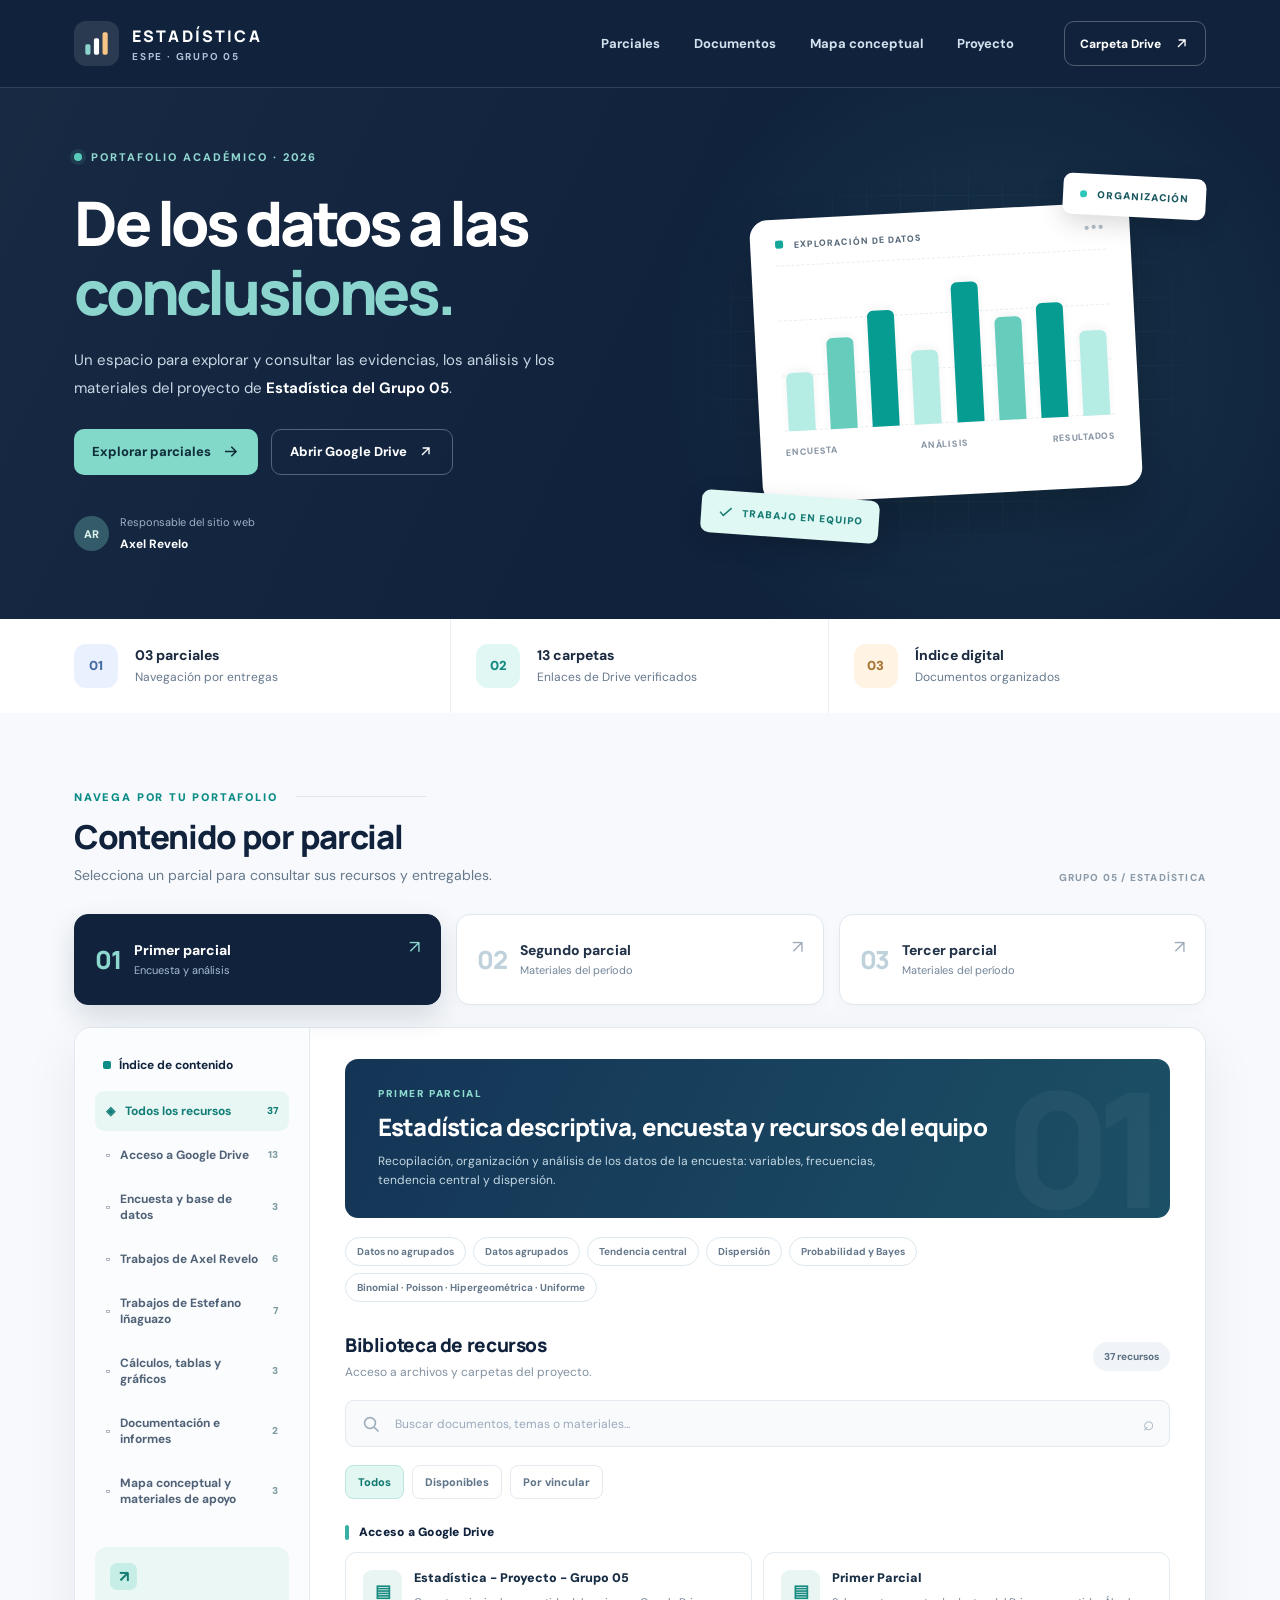
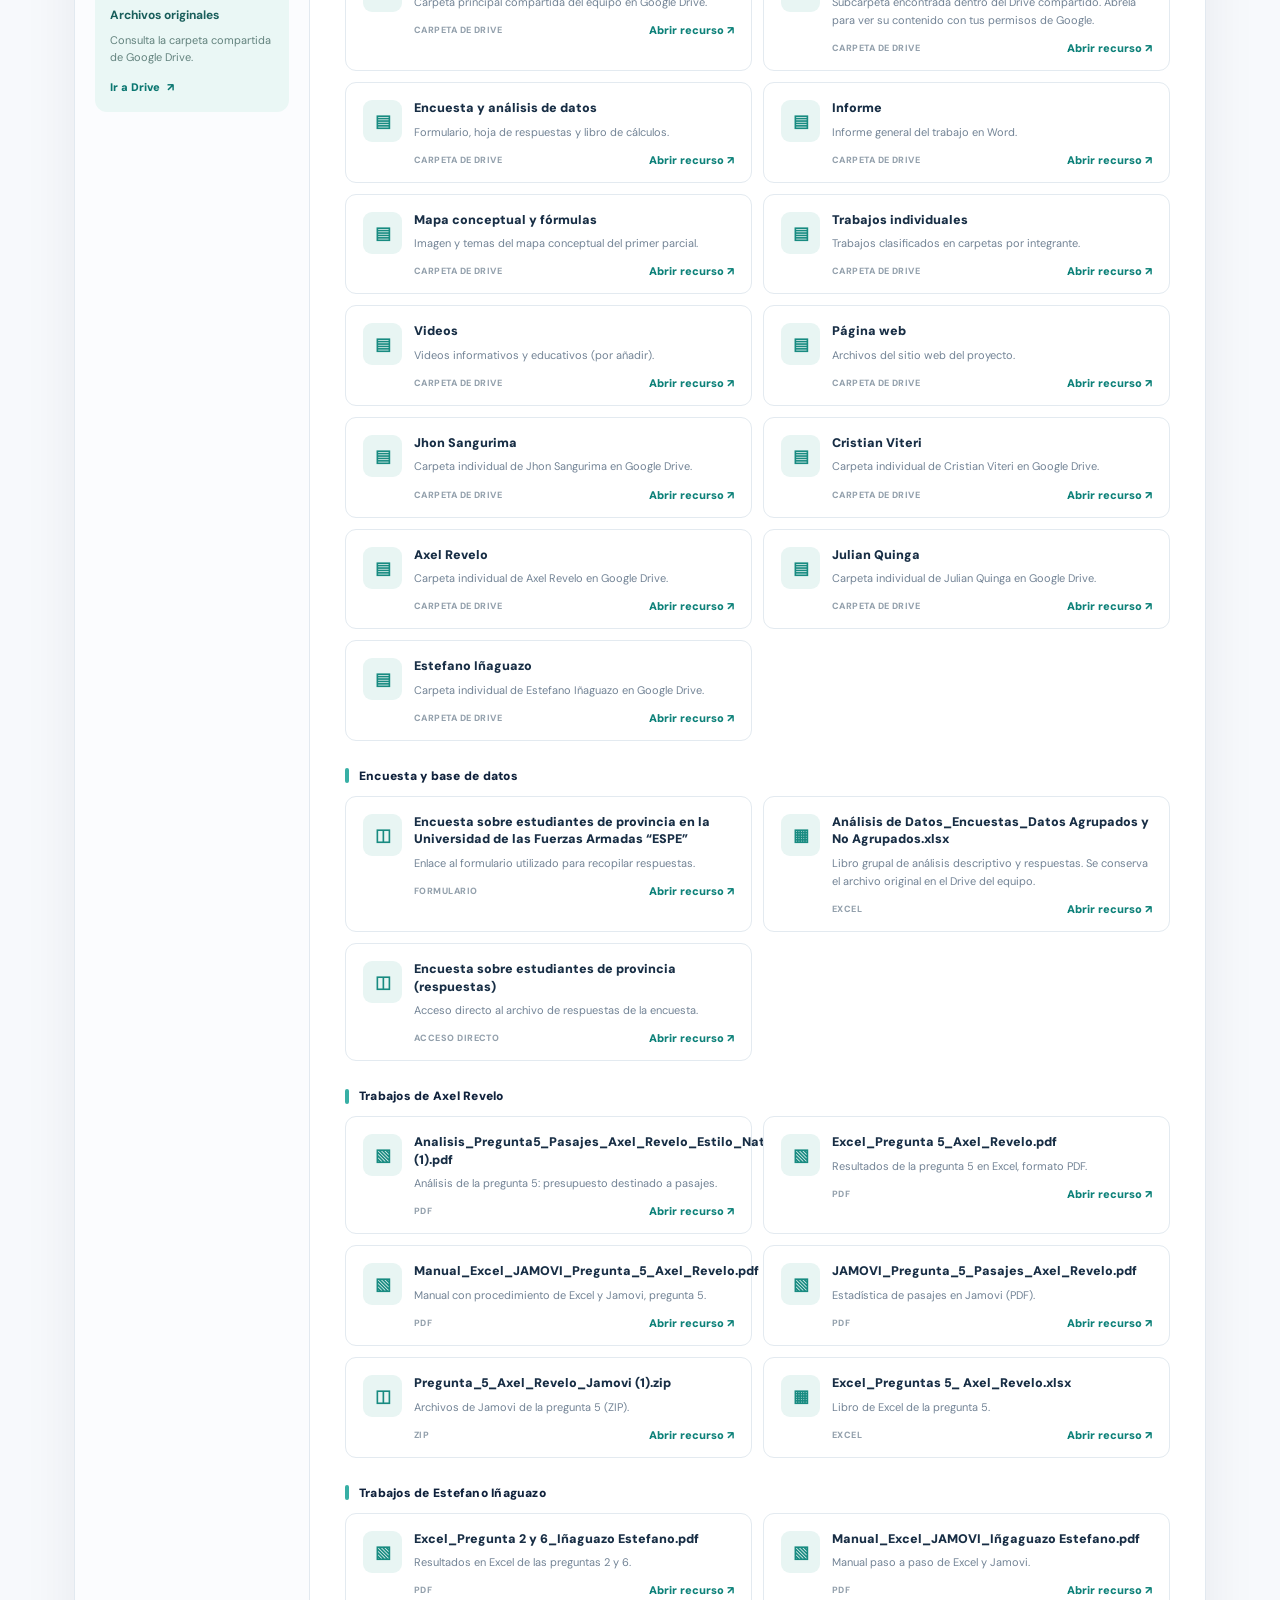
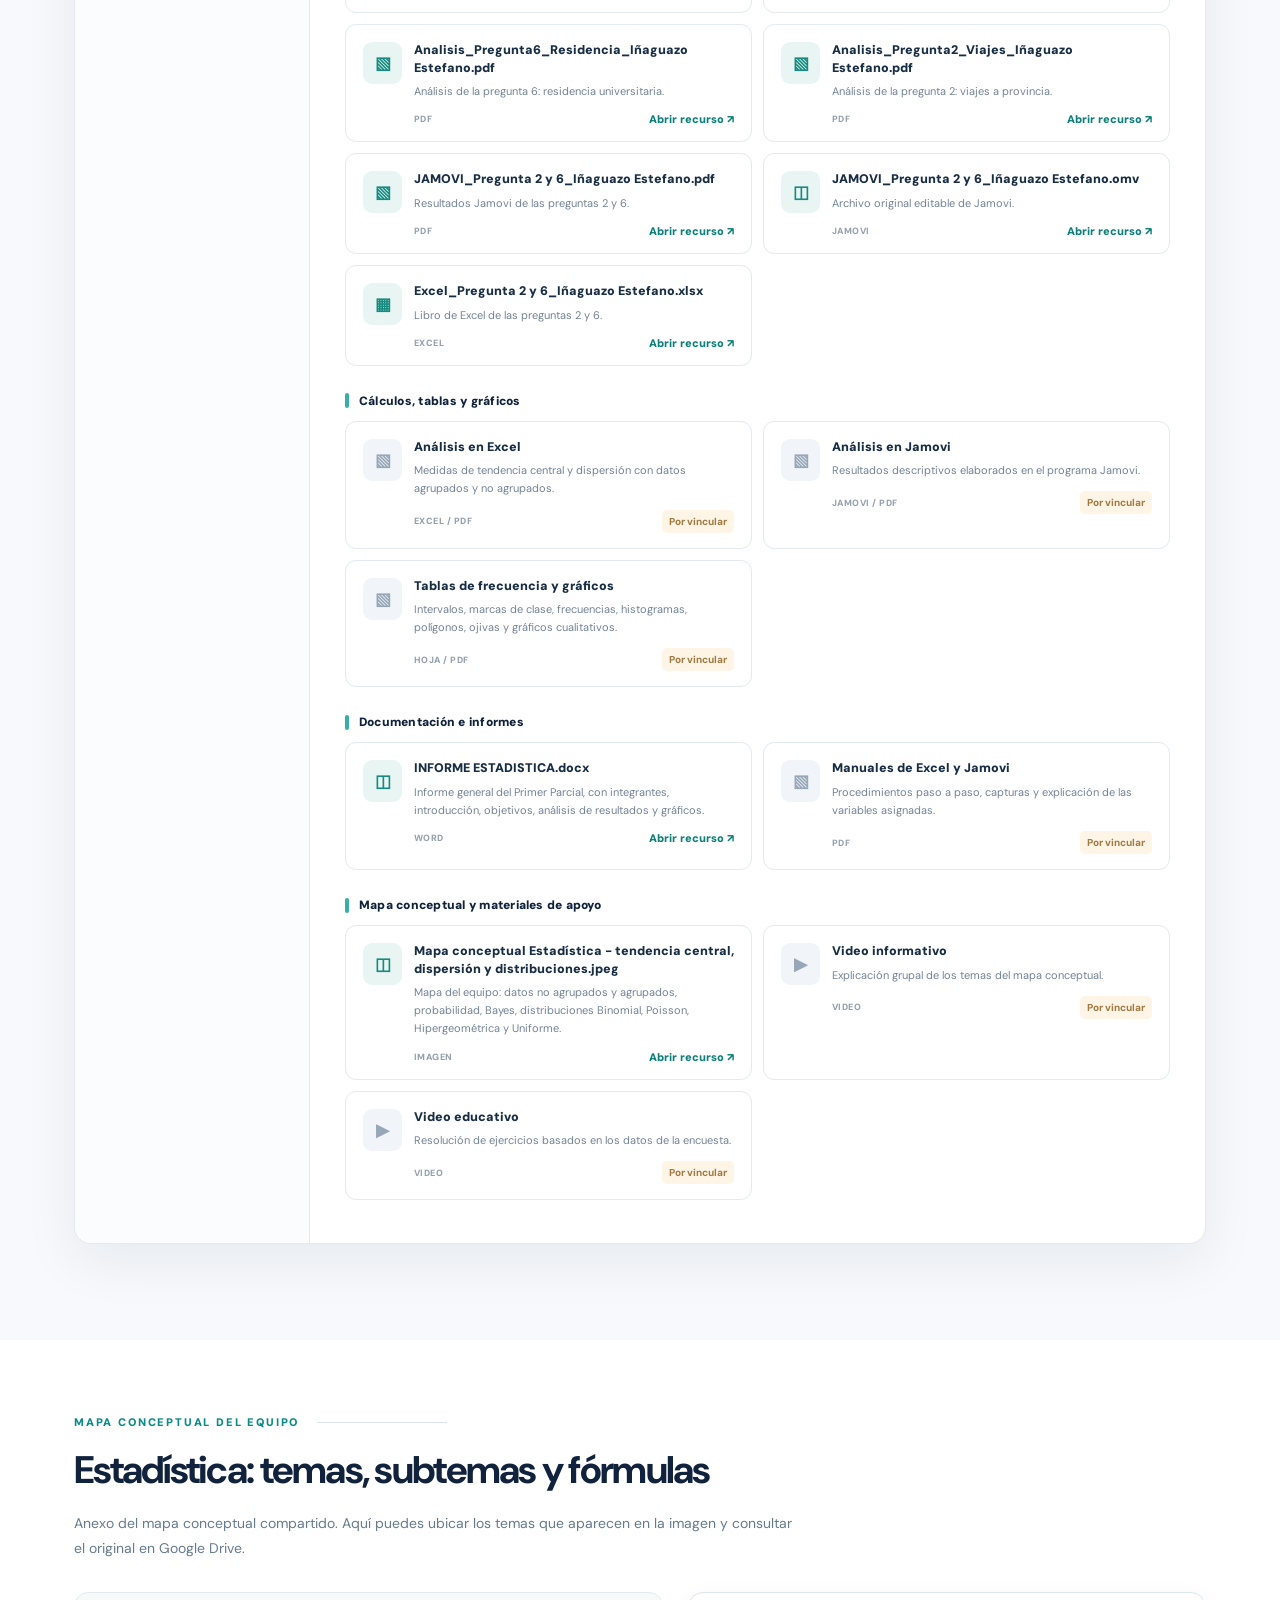
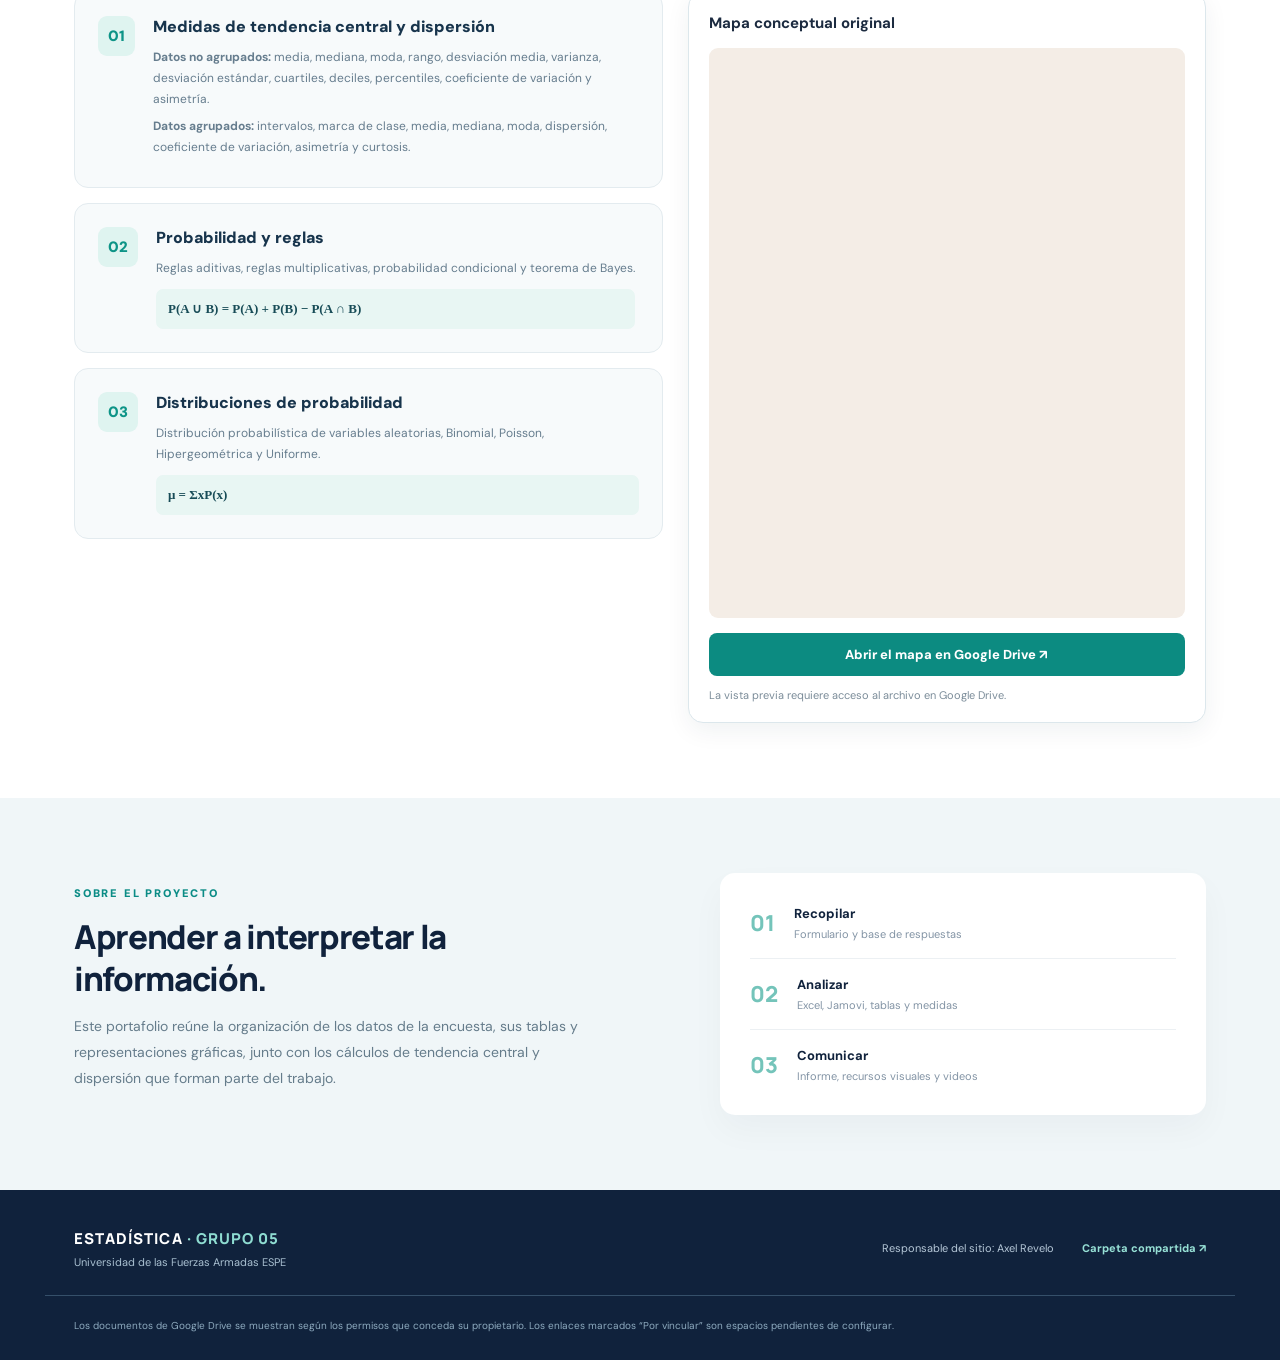
==== index.html @ f62b2a4d "Organizar Drive por integrantes, anexar mapa conceptual e informe" ====
<!doctype html>
<html lang="es">
<head>
  <meta charset="utf-8">
  <meta name="viewport" content="width=device-width, initial-scale=1">
  <meta name="description" content="Portafolio académico de Estadística del Grupo 05, con entregas de los tres parciales y enlaces a Google Drive.">
  <meta name="theme-color" content="#10223c">
  <title>Portafolio de Estadística · Grupo 05 | ESPE</title>
  <link rel="icon" href="data:image/svg+xml,<svg xmlns=%22http://www.w3.org/2000/svg%22 viewBox=%220 0 64 64%22><rect width=%2264%22 height=%2264%22 rx=%2216%22 fill=%22%2310223c%22/><rect x=%2212%22 y=%2234%22 width=%2210%22 height=%2218%22 rx=%223%22 fill=%22%238bd5ce%22/><rect x=%2227%22 y=%2223%22 width=%2210%22 height=%2229%22 rx=%223%22 fill=%22%23fff%22/><rect x=%2242%22 y=%2212%22 width=%2210%22 height=%2240%22 rx=%223%22 fill=%22%23f7c486%22/></svg>" type="image/svg+xml">
  <link rel="stylesheet" href="styles.css">


</head>
<body>
  <a class="skip-link" href="#contenido">Saltar al contenido</a>
  <header class="topbar">
    <div class="container topbar-inner">
      <a class="logo" href="#inicio" aria-label="Ir al inicio">
        <span class="logo-mark"><svg viewBox="0 0 36 36" fill="none" aria-hidden="true"><rect x="5" y="19" width="6" height="12" rx="2" fill="#8bd5ce"/><rect x="15" y="12" width="6" height="19" rx="2" fill="#fff"/><rect x="25" y="5" width="6" height="26" rx="2" fill="#f7c486"/></svg></span>
        <span><strong>ESTADÍSTICA</strong><small>ESPE · GRUPO 05</small></span>
      </a>
      <nav class="top-nav" aria-label="Navegación superior">
        <a href="#parciales">Parciales</a>
        <a href="#documentos">Documentos</a><a href="#mapa">Mapa conceptual</a>
        <a href="#proyecto">Proyecto</a>
      </nav>
      <a class="top-drive" id="topDrive" href="https://drive.google.com/drive/folders/1v25o8y0S-ThMb_HCe02XVSFLf07gldvm" target="_blank" rel="noopener noreferrer">Carpeta Drive <svg width="17" height="17" viewBox="0 0 24 24" fill="none" stroke="currentColor" stroke-width="1.9" aria-hidden="true"><path d="M7 17 17 7M8 7h9v9"/></svg></a>
    </div>
  </header>

  <main id="contenido">
    <section class="hero" id="inicio">
      <div class="container hero-grid">
        <div class="hero-copy">
          <div class="eyebrow"><span class="signal-dot"></span> PORTAFOLIO ACADÉMICO · 2026</div>
          <h1>De los datos a las <span>conclusiones.</span></h1>
          <p>Un espacio para explorar y consultar las evidencias, los análisis y los materiales del proyecto de <strong>Estadística del Grupo 05</strong>.</p>
          <div class="hero-actions">
            <a class="btn btn-primary" href="#parciales">Explorar parciales <svg width="19" height="19" viewBox="0 0 24 24" fill="none" stroke="currentColor" stroke-width="2" aria-hidden="true"><path d="M5 12h14m-6-6 6 6-6 6"/></svg></a>
            <a class="btn btn-ghost" id="heroDrive" href="https://drive.google.com/drive/folders/1v25o8y0S-ThMb_HCe02XVSFLf07gldvm" target="_blank" rel="noopener noreferrer">Abrir Google Drive <svg width="17" height="17" viewBox="0 0 24 24" fill="none" stroke="currentColor" stroke-width="1.9" aria-hidden="true"><path d="M7 17 17 7M8 7h9v9"/></svg></a>
          </div>
          <div class="hero-author"><span class="avatar">AR</span><span><small>Responsable del sitio web</small><strong>Axel Revelo</strong></span></div>
        </div>
        <div class="hero-art" aria-hidden="true">
          <div class="art-grid"></div>
          <div class="floating-badge badge-one"><span class="badge-dot"></span> ORGANIZACIÓN</div>
          <div class="chart-panel">
            <div class="chart-panel-head"><span><span class="tiny-square"></span> EXPLORACIÓN DE DATOS</span><span class="tiny-dots">•••</span></div>
            <div class="visual-bars">
              <div class="chart-lines"><i></i><i></i><i></i><i></i></div>
              <div class="bar b1"></div><div class="bar b2"></div><div class="bar b3"></div><div class="bar b4"></div><div class="bar b5"></div><div class="bar b6"></div><div class="bar b7"></div><div class="bar b8"></div>
            </div>
            <div class="visual-labels"><span>ENCUESTA</span><span>ANÁLISIS</span><span>RESULTADOS</span></div>
          </div>
          <div class="floating-badge badge-two"><svg viewBox="0 0 24 24" width="17" height="17" fill="none" stroke="currentColor" stroke-width="2"><path d="m4 12 5 5L20 6"/></svg> TRABAJO EN EQUIPO</div>
        </div>
      </div>
    </section>

    <section class="summary-wrap">
      <div class="container summary-grid">
        <div class="summary-item"><span class="summary-icon icon-blue">01</span><span><strong>03 parciales</strong><small>Navegación por entregas</small></span></div>
        <div class="summary-item"><span class="summary-icon icon-teal">02</span><span><strong id="folderCount">2 carpetas</strong><small>Enlaces de Drive verificados</small></span></div>
        <div class="summary-item"><span class="summary-icon icon-amber">03</span><span><strong>Índice digital</strong><small>Documentos organizados</small></span></div>
      </div>
    </section>

    <section id="parciales" class="workspace section-space">
      <div class="container">
        <div class="section-topline"><span class="section-kicker">NAVEGA POR TU PORTAFOLIO</span><span class="section-rule"></span></div>
        <div class="section-title-row"><div><h2>Contenido por parcial</h2><p>Selecciona un parcial para consultar sus recursos y entregables.</p></div><span class="section-mini">GRUPO 05 / ESTADÍSTICA</span></div>
        <div class="partial-tabs" role="tablist" aria-label="Seleccionar parcial" id="partialTabs">
          <button type="button" class="partial-tab active" role="tab" aria-selected="true" aria-controls="panelParcial" data-tab="1"><span class="tab-number">01</span><span class="tab-main"><strong>Primer parcial</strong><small>Encuesta y análisis</small></span><span class="tab-arrow">↗</span></button>
          <button type="button" class="partial-tab" role="tab" aria-selected="false" aria-controls="panelParcial" data-tab="2"><span class="tab-number">02</span><span class="tab-main"><strong>Segundo parcial</strong><small>Materiales del período</small></span><span class="tab-arrow">↗</span></button>
          <button type="button" class="partial-tab" role="tab" aria-selected="false" aria-controls="panelParcial" data-tab="3"><span class="tab-number">03</span><span class="tab-main"><strong>Tercer parcial</strong><small>Materiales del período</small></span><span class="tab-arrow">↗</span></button>
        </div>
        <div class="workspace-grid" id="panelParcial" role="tabpanel">
          <aside class="sidebar" aria-label="Índice de contenido">
            <div class="sidebar-heading"><span class="sidebar-bullet"></span><strong>Índice de contenido</strong></div>
            <div id="indexList" class="index-list"></div>
            <div class="aside-help"><span class="help-icon">↗</span><strong>Archivos originales</strong><p>Consulta la carpeta compartida de Google Drive.</p><a id="sidebarDrive" href="https://drive.google.com/drive/folders/1v25o8y0S-ThMb_HCe02XVSFLf07gldvm" target="_blank" rel="noopener noreferrer">Ir a Drive <span>↗</span></a></div>
          </aside>
          <div class="main-panel">
            <div class="partial-intro"><div class="partial-intro-copy"><div class="partial-label" id="partialLabel">PRIMER PARCIAL</div><h3 id="partialTitle">Encuesta y análisis descriptivo</h3><p id="partialDesc">Explora los recursos disponibles de este parcial.</p></div><span class="partial-decoration" aria-hidden="true">01</span></div>
            <div id="topics" class="topic-pills"></div>
            <div class="catalogue" id="documentos">
              <div class="catalogue-heading"><div><h3>Biblioteca de recursos</h3><p>Acceso a archivos y carpetas del proyecto.</p></div><div class="count-pill" id="resourceCount">0 recursos</div></div>
              <label class="search-box" for="search"><svg width="20" height="20" viewBox="0 0 24 24" fill="none" stroke="currentColor" stroke-width="1.9" aria-hidden="true"><circle cx="10.8" cy="10.8" r="6.5"/><path d="m16 16 5 5"/></svg><input type="search" id="search" placeholder="Buscar documentos, temas o materiales..." autocomplete="off"><span>⌕</span></label>
              <div class="filter-row" id="filters" aria-label="Filtros por tipo de material"></div>
              <div id="resourceGroups" class="resource-groups" aria-live="polite"></div>
            </div>
          </div>
        </div>
      </div>
    </section>

    <section class="concept-section" id="mapa">
    <div class="container">
      <div class="section-topline"><span class="section-kicker">MAPA CONCEPTUAL DEL EQUIPO</span><span class="section-rule"></span></div>
      <h2>Estadística: temas, subtemas y fórmulas</h2>
      <p class="concept-lead">Anexo del mapa conceptual compartido. Aquí puedes ubicar los temas que aparecen en la imagen y consultar el original en Google Drive.</p>
      <div class="concept-layout">
        <div class="concept-outline">
          <div class="concept-topic"><span>01</span><div><h3>Medidas de tendencia central y dispersión</h3><p><strong>Datos no agrupados:</strong> media, mediana, moda, rango, desviación media, varianza, desviación estándar, cuartiles, deciles, percentiles, coeficiente de variación y asimetría.</p><p><strong>Datos agrupados:</strong> intervalos, marca de clase, media, mediana, moda, dispersión, coeficiente de variación, asimetría y curtosis.</p></div></div>
          <div class="concept-topic"><span>02</span><div><h3>Probabilidad y reglas</h3><p>Reglas aditivas, reglas multiplicativas, probabilidad condicional y teorema de Bayes.</p><div class="formula-mini">P(A ∪ B) = P(A) + P(B) − P(A ∩ B)</div></div></div>
          <div class="concept-topic"><span>03</span><div><h3>Distribuciones de probabilidad</h3><p>Distribución probabilística de variables aleatorias, Binomial, Poisson, Hipergeométrica y Uniforme.</p><div class="formula-mini">μ = ΣxP(x)</div></div></div>
        </div>
        <div class="concept-visual">
          <h3>Mapa conceptual original</h3>
          <iframe title="Mapa conceptual de Estadística" loading="lazy" src="https://drive.google.com/file/d/1Yp1IClPCjHGv5DifVMx4udz35Zx-N8Rr/preview"></iframe>
          <a class="concept-open" href="https://drive.google.com/file/d/1Yp1IClPCjHGv5DifVMx4udz35Zx-N8Rr/view?usp=drivesdk" target="_blank" rel="noopener noreferrer">Abrir el mapa en Google Drive ↗</a>
          <small>La vista previa requiere acceso al archivo en Google Drive.</small>
        </div>
      </div>
    </div>
  </section>
  <section class="project-section" id="proyecto"><div class="container project-grid"><div><span class="section-kicker">SOBRE EL PROYECTO</span><h2>Aprender a interpretar la información.</h2><p>Este portafolio reúne la organización de los datos de la encuesta, sus tablas y representaciones gráficas, junto con los cálculos de tendencia central y dispersión que forman parte del trabajo.</p></div><div class="steps"><div class="step"><span>01</span><div><strong>Recopilar</strong><small>Formulario y base de respuestas</small></div></div><div class="step"><span>02</span><div><strong>Analizar</strong><small>Excel, Jamovi, tablas y medidas</small></div></div><div class="step"><span>03</span><div><strong>Comunicar</strong><small>Informe, recursos visuales y videos</small></div></div></div></div></section>
  </main>

  <footer class="footer"><div class="container footer-inner"><div><strong>ESTADÍSTICA <span>· GRUPO 05</span></strong><small>Universidad de las Fuerzas Armadas ESPE</small></div><div class="footer-right"><span>Responsable del sitio: Axel Revelo</span><a id="footerDrive" href="https://drive.google.com/drive/folders/1v25o8y0S-ThMb_HCe02XVSFLf07gldvm" target="_blank" rel="noopener noreferrer">Carpeta compartida ↗</a></div></div><div class="container fineprint">Los documentos de Google Drive se muestran según los permisos que conceda su propietario. Los enlaces marcados “Por vincular” son espacios pendientes de configurar.</div></footer>
<script src="recursos.js" defer></script>
<script src="app.js" defer></script>
</body>
</html>
---- styles.css ----
@import url('https://fonts.googleapis.com/css2?family=DM+Sans:wght@400;500;600;700;800&family=Manrope:wght@400;500;600;700;800&display=swap');
:root{--navy:#10223c;--navy2:#152b48;--teal:#0b8c86;--teal-light:#dff8f3;--light:#f6f8fc;--text:#1c2b40;--muted:#66788c;--border:#e2e9f0;--gold:#e7ac64;--shadow:0 17px 55px rgba(16,34,60,.07);color-scheme:light}
*{box-sizing:border-box}html{scroll-behavior:smooth}body{margin:0;font-family:'DM Sans',Arial,sans-serif;color:var(--text);background:#fff}a{color:inherit;text-decoration:none}button,input,select{font:inherit}button{cursor:pointer}svg{flex-shrink:0}.container{max-width:1190px;padding:0 29px;margin:auto}.skip-link{position:absolute;top:-50px;left:20px;z-index:99;background:#fff;color:var(--navy);padding:10px}.skip-link:focus{top:10px}a:focus-visible,button:focus-visible,input:focus-visible,select:focus-visible{outline:3px solid #37b8a8;outline-offset:3px}
.topbar{background:var(--navy);border-bottom:1px solid rgba(255,255,255,.14);position:relative;z-index:10}.topbar-inner{height:87px;display:flex;align-items:center;gap:50px}.logo{display:flex;align-items:center;gap:13px;color:#fff}.logo-mark{height:45px;width:45px;background:rgba(255,255,255,.11);border-radius:12px;display:grid;place-items:center}.logo-mark svg{width:31px}.logo strong{display:block;font-family:'Manrope',sans-serif;font-size:16px;letter-spacing:.135em;font-weight:800}.logo small{display:block;font-size:10px;letter-spacing:.18em;color:#adc4d6;margin-top:3px;font-weight:700}.top-nav{display:flex;gap:34px;margin-left:auto}.top-nav a{font-size:13px;color:#d4e1ee;font-weight:700;transition:color .2s}.top-nav a:hover{color:#fff}.top-drive{display:flex;align-items:center;gap:12px;border:1px solid rgba(255,255,255,.27);border-radius:10px;padding:13px 15px;font-size:12px;font-weight:800;color:#fff;white-space:nowrap}.top-drive:hover{background:rgba(255,255,255,.08)}
.hero{background:var(--navy);position:relative;overflow:hidden}.hero:before{content:"";position:absolute;inset:0;background:radial-gradient(circle at 78% 51%,rgba(54,139,145,.18),transparent 34%),linear-gradient(115deg,rgba(255,255,255,.035),transparent 52%)}.hero-grid{display:grid;grid-template-columns:1fr .9fr;min-height:492px;gap:35px;align-items:center;position:relative}.hero-copy{padding:62px 0 66px}.eyebrow{display:flex;align-items:center;gap:9px;color:#91d8d1;font-size:11px;font-weight:800;letter-spacing:.18em}.signal-dot{width:8px;height:8px;border-radius:50%;background:#59cbbb;box-shadow:0 0 0 4px rgba(89,203,187,.11)}h1,h2,h3,p{margin-top:0}.hero h1{font-family:Manrope,Arial,sans-serif;font-weight:800;letter-spacing:-.055em;font-size:clamp(42px,4.8vw,64px);line-height:1.12;color:#fff;margin:25px 0 19px;max-width:630px}.hero h1 span{color:#8bd5ce}.hero p{font-size:15px;line-height:1.9;color:#c8d8e4;max-width:520px;margin:0 0 26px}.hero p strong{color:#fff;font-weight:700}.hero-actions{display:flex;gap:13px;flex-wrap:wrap}.btn{min-height:46px;display:inline-flex;align-items:center;justify-content:center;gap:10px;border-radius:10px;padding:12px 18px;font-size:13px;font-weight:800;transition:transform .2s,background .2s}.btn:hover{transform:translateY(-2px)}.btn-primary{background:#82d9ca;color:#102f3a}.btn-primary:hover{background:#a9e7da}.btn-ghost{border:1px solid #54657b;color:#fff}.btn-ghost:hover{background:#253c56}.hero-author{display:flex;align-items:center;gap:11px;margin-top:40px}.avatar{width:35px;height:35px;display:grid;place-items:center;border-radius:50%;background:#345b69;color:#def5ef;font-size:11px;font-weight:800}.hero-author small{color:#9fb1c4;font-size:11px;display:block;margin-bottom:3px}.hero-author strong{font-size:12px;color:#fff}.hero-art{height:405px;position:relative;display:flex;align-items:center;justify-content:center}.art-grid{position:absolute;inset:10px;opacity:.13;background-image:linear-gradient(#aac9d8 1px,transparent 1px),linear-gradient(90deg,#aac9d8 1px,transparent 1px);background-size:34px 34px;mask-image:radial-gradient(ellipse,#000 20%,transparent 74%)}.chart-panel{position:relative;width:min(100%,380px);height:284px;border-radius:18px;background:#fff;transform:rotate(-3deg);box-shadow:0 27px 52px rgba(0,0,0,.23);padding:20px 25px 23px}.chart-panel-head{display:flex;justify-content:space-between;font-size:9px;font-weight:800;letter-spacing:.11em;color:#556777}.tiny-square{display:inline-block;width:8px;height:8px;background:#15a79c;border-radius:2px;margin-right:8px}.tiny-dots{font-size:15px;letter-spacing:1px;color:#b4bfc9;line-height:9px}.visual-bars{height:166px;display:flex;align-items:flex-end;justify-content:space-around;gap:13px;padding:17px 3px 0;position:relative;margin-top:14px}.chart-lines{position:absolute;inset:0;display:flex;flex-direction:column;justify-content:space-between;pointer-events:none}.chart-lines i{border-top:1px dashed #e7edf2}.bar{width:27px;max-width:12%;position:relative;border-radius:6px 6px 0 0;z-index:1;box-shadow:0 -3px 8px rgba(16,34,60,.05)}.b1{height:39%;background:#b5ece4}.b2{height:61%;background:#66cdbd}.b3{height:78%;background:#079c92}.b4{height:50%;background:#b5ece4}.b5{height:94%;background:#079c92}.b6{height:69%;background:#66cdbd}.b7{height:77%;background:#079c92}.b8{height:57%;background:#b5ece4}.visual-labels{display:flex;justify-content:space-between;font-size:9px;color:#8794a4;font-weight:800;letter-spacing:.08em;margin-top:15px}.floating-badge{z-index:2;position:absolute;font-size:10px;letter-spacing:.1em;font-weight:900;border-radius:9px;box-shadow:0 8px 24px rgba(0,0,0,.15)}.badge-one{top:25px;right:0;padding:14px 17px;background:#fff;color:#1b5960;transform:rotate(3deg)}.badge-dot{display:inline-block;background:#2ac6b7;width:7px;height:7px;border-radius:50%;margin-right:7px}.badge-two{bottom:18px;left:15px;padding:13px 16px;display:flex;align-items:center;gap:8px;background:#dff8f3;color:#167a74;transform:rotate(4deg)}
.summary-wrap{background:#fff;box-shadow:0 8px 35px rgba(16,34,60,.05)}.summary-grid{display:grid;grid-template-columns:repeat(3,1fr)}.summary-item{display:flex;align-items:center;gap:17px;padding:25px 25px;border-right:1px solid #e9eff5}.summary-item:first-child{padding-left:0}.summary-item:last-child{border-right:none}.summary-icon{width:44px;height:44px;border-radius:12px;display:grid;place-items:center;font-size:13px;font-weight:900;flex-shrink:0}.icon-blue{color:#476da3;background:#eaf1fe}.icon-teal{color:#148a82;background:#e0f7f3}.icon-amber{color:#a97533;background:#fff3e4}.summary-item strong{display:block;font-size:14px;font-weight:800}.summary-item small{display:block;font-size:12px;color:var(--muted);margin-top:5px}.section-space{padding-top:77px;padding-bottom:96px}.workspace{background:#f7f9fc}.section-topline{display:flex;align-items:center;gap:18px;margin-bottom:12px}.section-kicker{font-size:11px;font-weight:900;letter-spacing:.165em;color:var(--teal)}.section-rule{height:1px;background:#dce5ed;flex:1;max-width:130px}.section-title-row{display:flex;justify-content:space-between;align-items:end;gap:24px;margin-bottom:30px}.section-title-row h2,.project-section h2{font:800 33px/1.25 Manrope,Arial,sans-serif;letter-spacing:-.04em;margin-bottom:9px;color:var(--navy)}.section-title-row p{color:var(--muted);font-size:14px;margin:0}.section-mini{font-size:10px;color:#8b9aa9;letter-spacing:.12em;font-weight:800;white-space:nowrap}.partial-tabs{display:grid;grid-template-columns:repeat(3,1fr);gap:15px;margin-bottom:22px}.partial-tab{display:flex;align-items:center;text-align:left;gap:13px;min-height:91px;border:1px solid #e0e7ed;border-radius:14px;background:#fff;padding:20px;box-shadow:0 5px 15px rgba(16,34,60,.025);transition:all .18s}.partial-tab:hover{border-color:#78c9c2;transform:translateY(-2px)}.partial-tab.active{background:var(--navy);border-color:var(--navy);box-shadow:0 11px 28px rgba(16,34,60,.14)}.tab-number{font:800 25px Manrope,Arial,sans-serif;letter-spacing:-.05em;color:#bfd2dc}.partial-tab.active .tab-number{color:#8dd8ce}.tab-main{display:flex;flex-direction:column;gap:4px;min-width:0}.tab-main strong{font-size:14px;color:#213249;font-weight:800}.tab-main small{color:#73869a;font-size:11px}.partial-tab.active .tab-main strong{color:#fff}.partial-tab.active .tab-main small{color:#a5bed1}.tab-arrow{margin-left:auto;align-self:flex-start;color:#9eabb9;font-size:18px}.partial-tab.active .tab-arrow{color:#8dd8ce}.workspace-grid{display:grid;grid-template-columns:235px minmax(0,1fr);align-items:start;background:#fff;border-radius:17px;border:1px solid var(--border);box-shadow:var(--shadow);overflow:hidden;min-height:720px}.sidebar{padding:29px 20px 24px;border-right:1px solid var(--border);height:100%;background:#fbfcfe}.sidebar-heading{display:flex;align-items:center;gap:8px;padding:0 8px 18px;font-size:12px;color:var(--navy)}.sidebar-bullet{width:8px;height:8px;background:var(--teal);border-radius:2px}.index-list{display:flex;flex-direction:column;gap:4px}.index-link{display:flex;align-items:center;gap:10px;padding:12px 11px;border-radius:9px;font-size:12px;font-weight:700;color:#506277;transition:background .2s,color .2s;border:0;background:transparent;width:100%;text-align:left}.index-link:hover,.index-link.is-active{background:#e8f6f4;color:#117d77}.index-link .index-count{margin-left:auto;font-size:10px;font-weight:900;color:#7f9ca0}.index-link.is-active .index-count{color:#117d77}.aside-help{background:#eaf7f5;border-radius:12px;padding:16px 15px;margin-top:28px}.help-icon{width:27px;height:27px;display:grid;place-items:center;background:#c6eee7;color:#167c73;border-radius:7px;margin-bottom:13px;font-weight:800}.aside-help strong{font-size:12px;color:#195e5b}.aside-help p{font-size:11px;line-height:1.6;color:#62827d;margin:8px 0}.aside-help a{font-size:11px;color:#0b7771;font-weight:900}.aside-help a span{margin-left:4px}.main-panel{min-width:0;padding:31px 35px 43px}.partial-intro{position:relative;overflow:hidden;border-radius:13px;background:linear-gradient(115deg,#143456 0%,#1c5066 100%);padding:28px 33px 28px;min-height:145px;display:flex;align-items:center}.partial-intro-copy{position:relative;z-index:1}.partial-label{font-size:10px;letter-spacing:.16em;font-weight:900;color:#8ddbcf;margin-bottom:10px}.partial-intro h3{font:800 24px Manrope,Arial,sans-serif;color:#fff;letter-spacing:-.035em;margin:0 0 9px}.partial-intro p{font-size:12px;line-height:1.6;color:#c4d8e3;margin:0;max-width:530px}.partial-decoration{position:absolute;right:17px;top:-22px;font:800 160px Manrope,sans-serif;letter-spacing:-.1em;color:#ffffff0b;pointer-events:none}.topic-pills{display:flex;gap:7px;flex-wrap:wrap;margin:19px 0 30px}.topic-pill{font-size:10px;font-weight:700;border:1px solid #dce7ed;color:#64778b;border-radius:20px;padding:7px 11px;background:#fff}.catalogue{scroll-margin-top:20px}.catalogue-heading{display:flex;align-items:center;justify-content:space-between;gap:12px;margin:0 0 20px}.catalogue-heading h3{font:800 19px Manrope,Arial,sans-serif;color:var(--navy);margin-bottom:6px;letter-spacing:-.02em}.catalogue-heading p{font-size:12px;color:#8190a0;margin:0}.count-pill{white-space:nowrap;font-size:10px;font-weight:800;background:#f0f4f8;border-radius:99px;padding:8px 11px;color:#5c7083}.search-box{height:47px;width:100%;display:flex;gap:12px;align-items:center;background:#f8fafc;border:1px solid var(--border);border-radius:9px;color:#9eacbc;padding:0 15px}.search-box:focus-within{border-color:#70bfb5;background:#fff}.search-box input{background:transparent;outline:0;border:0;width:100%;min-width:0;color:var(--text);font-size:12px}.search-box input::placeholder{color:#9baabb}.search-box span{color:#a0aebc;font-size:19px}.filter-row{display:flex;gap:8px;flex-wrap:wrap;margin:18px 0 25px}.filter-btn{border:1px solid #e4eaf0;background:#fff;color:#61768a;padding:9px 12px;border-radius:8px;font-size:11px;font-weight:800}.filter-btn:hover{background:#f2f8f7}.filter-btn.selected{background:#e2f6f2;color:#127970;border-color:#bce6df}.resource-groups{display:flex;flex-direction:column;gap:27px}.resource-group h4{display:flex;align-items:center;gap:10px;font-size:12px;letter-spacing:.02em;font-weight:900;margin:0 0 12px;color:var(--navy)}.resource-group h4:before{content:"";width:4px;height:15px;border-radius:4px;background:#37afa5}.resource-list{display:grid;grid-template-columns:repeat(2,minmax(0,1fr));gap:11px}.resource-card{border:1px solid #e3eaf0;border-radius:11px;background:#fff;padding:17px 17px 15px;display:flex;gap:12px;min-width:0;transition:box-shadow .2s,border-color .2s}.resource-card.available:hover{border-color:#79cbc3;box-shadow:0 8px 23px rgba(16,34,60,.06)}.file-icon{width:39px;height:42px;display:grid;place-items:center;border-radius:9px;background:#e8f5f3;color:#188b81;font-weight:900;flex-shrink:0;font-size:17px}.resource-card.unlinked .file-icon{background:#f1f4f8;color:#97a7b8}.file-content{min-width:0;flex:1}.resource-card h5{font-size:12.5px;line-height:1.4;color:#182e45;font-weight:900;margin:0 0 5px}.resource-card p{font-size:11px;line-height:1.65;color:#728395;margin:0 0 12px}.file-bottom{display:flex;justify-content:space-between;gap:7px;align-items:center;flex-wrap:wrap}.file-type{font-size:9px;text-transform:uppercase;letter-spacing:.05em;font-weight:800;color:#93a0ac}.file-link{display:inline-flex;gap:4px;align-items:center;color:#0d8179;font-size:11px;font-weight:900}.file-link:hover{text-decoration:underline}.pending{font-size:10px;color:#a17b43;background:#fff5e6;border-radius:5px;padding:5px 7px;font-weight:800}.empty-state{border:1px dashed #cfdae3;border-radius:11px;text-align:center;padding:46px 24px;color:#8292a2;background:#fafcfe}.empty-state .empty-icon{font-size:32px;margin-bottom:12px}.empty-state strong{display:block;color:#374f66;font-size:14px;margin-bottom:7px}.empty-state p{font-size:12px;line-height:1.7;max-width:400px;margin:auto}.back-to-all{border:0;background:transparent;color:var(--teal);font-weight:800;font-size:12px;margin-top:17px}.project-section{background:#f0f6f8;padding:75px 0}.project-grid{display:grid;grid-template-columns:1fr .86fr;gap:80px;align-items:center}.project-section h2{margin:14px 0 15px;max-width:465px}.project-section p{font-size:14px;line-height:1.85;color:#657c8b;max-width:530px}.steps{background:#fff;border-radius:15px;padding:15px 30px;box-shadow:0 15px 34px rgba(16,34,60,.035)}.step{display:flex;align-items:center;gap:19px;padding:17px 0;border-bottom:1px solid #ecf0f3}.step:last-child{border-bottom:0}.step>span{font:800 22px Manrope,Arial,sans-serif;color:#74c4ba}.step strong{display:block;font-size:13px;color:var(--navy)}.step small{font-size:11px;color:#8394a5;display:block;margin-top:5px}.footer{background:var(--navy);padding:38px 0 26px;color:#fff}.footer-inner{display:flex;align-items:center;justify-content:space-between;gap:25px;padding-bottom:26px;border-bottom:1px solid #35506a}.footer-inner strong{font:800 15px Manrope,Arial,sans-serif;letter-spacing:.07em}.footer-inner strong span{color:#8edcd1}.footer-inner small{display:block;font-size:11px;color:#a9c0d1;margin-top:6px}.footer-right{display:flex;align-items:center;gap:28px;font-size:11px;color:#b6c8d8}.footer-right a{color:#96e0d5;font-weight:800}.fineprint{font-size:10px;color:#8eabbf;padding-top:22px;line-height:1.6}
@media(max-width:1080px){.topbar-inner{gap:26px}.top-nav{gap:22px}.hero-grid{grid-template-columns:1.1fr .9fr}.hero h1{font-size:52px}.chart-panel{width:330px}.workspace-grid{grid-template-columns:205px minmax(0,1fr)}.main-panel{padding:28px 23px}.resource-list{grid-template-columns:1fr}.partial-tab{padding:16px;gap:10px}}
@media(max-width:780px){.topbar-inner{height:72px}.top-nav{display:none}.top-drive{margin-left:auto}.hero-grid{grid-template-columns:1fr;gap:0}.hero-copy{padding:51px 0 35px}.hero-art{height:245px}.hero h1{font-size:clamp(38px,7vw,58px)}.chart-panel{height:190px;width:300px;padding:16px 21px}.visual-bars{height:99px;padding-top:10px}.floating-badge{font-size:8px}.badge-one{top:4px;right:13%}.badge-two{bottom:2px;left:13%}.summary-item{padding:20px 10px;gap:10px}.summary-item strong{font-size:12px}.summary-item small{font-size:10px}.summary-icon{height:35px;width:35px}.section-space{padding-top:60px;padding-bottom:60px}.partial-tabs{gap:9px}.partial-tab{min-height:82px;padding:13px}.tab-number{font-size:20px}.tab-main strong{font-size:12px}.tab-main small{font-size:10px}.tab-arrow{display:none}.workspace-grid{grid-template-columns:1fr}.sidebar{border-right:0;border-bottom:1px solid var(--border);padding:18px 18px}.sidebar-heading{padding-bottom:10px}.index-list{flex-direction:row;overflow-x:auto;padding-bottom:3px}.index-link{white-space:nowrap;width:auto}.index-count{margin-left:4px!important}.aside-help{display:none}.main-panel{padding:25px}.resource-list{grid-template-columns:repeat(2,minmax(0,1fr))}.project-grid{gap:30px;grid-template-columns:1fr}.project-section{padding:65px 0}.steps{max-width:550px}.footer-inner{align-items:flex-start}.footer-right{flex-direction:column;gap:10px;align-items:flex-start}}
@media(max-width:560px){.container{padding:0 19px}.logo strong{font-size:13px}.logo small{font-size:9px}.logo-mark{height:38px;width:38px}.top-drive{padding:10px 9px;font-size:10px;gap:5px}.top-drive svg{width:12px}.hero h1{font-size:40px}.hero p{font-size:13px}.hero-actions{gap:9px}.btn{font-size:11px;padding:12px}.hero-copy{padding:46px 0 20px}.hero-art{height:216px}.hero-author{margin-top:25px}.summary-grid{grid-template-columns:1fr}.summary-item{padding:15px 0;border-right:0;border-bottom:1px solid #e9eff5}.summary-item:last-child{border:0}.summary-item strong{font-size:13px}.summary-item small{font-size:11px}.section-title-row{align-items:start}.section-title-row h2{font-size:27px}.section-title-row p{font-size:12px}.section-mini{display:none}.partial-tabs{display:grid;grid-template-columns:1fr;gap:7px}.partial-tab{min-height:65px;padding:11px 16px}.tab-arrow{display:block}.workspace-grid{border-radius:12px}.main-panel{padding:21px 15px 30px}.partial-intro{padding:23px}.partial-intro h3{font-size:20px}.catalogue-heading h3{font-size:17px}.search-box input{font-size:11px}.filter-row{gap:5px}.filter-btn{font-size:10px;padding:8px 9px}.resource-list{grid-template-columns:1fr}.resource-card{padding:15px}.project-section h2{font-size:27px}.footer-inner{display:block}.footer-right{margin-top:23px}}
@media(prefers-reduced-motion:reduce){*,*::before,*::after{scroll-behavior:auto!important;transition:none!important;animation:none!important}}

/* Anexo del mapa conceptual */
.concept-section{padding:75px 0;background:#fff}
.concept-section h2{font-size:clamp(27px,3vw,40px);color:#10223c;letter-spacing:-.045em;margin:16px 0}
.concept-lead{font-size:14px;line-height:1.8;color:#657b8e;max-width:730px;margin:0 0 30px}
.concept-layout{display:grid;grid-template-columns:1fr .88fr;gap:25px;align-items:start}
.concept-outline{display:grid;gap:15px}
.concept-topic{display:flex;gap:18px;background:#f7fafb;border:1px solid #e3ebef;padding:23px;border-radius:14px}
.concept-topic>span{flex-shrink:0;font-size:15px;font-weight:900;color:#0e9487;background:#dff4f0;border-radius:9px;padding:10px;height:max-content}
.concept-topic h3{font-size:16px;font-weight:850;color:#17344c;margin:0 0 10px}
.concept-topic p{font-size:12px;line-height:1.75;color:#667d8e;margin:6px 0}
.formula-mini{font:600 13px Georgia,serif;color:#184c57;padding:12px;background:#e8f6f3;border-radius:7px;margin-top:10px}
.concept-visual{background:#fff;border:1px solid #dce7ec;box-shadow:0 8px 25px #122e4310;border-radius:15px;padding:20px}
.concept-visual h3{font-size:15px;margin:0 0 15px}
.concept-visual iframe{display:block;width:100%;height:570px;border:0;background:#f4ede6;border-radius:9px}
.concept-open{display:block;text-align:center;font-size:13px;font-weight:800;background:#0c8b81;color:#fff;border-radius:8px;padding:13px;margin-top:15px}
.concept-visual small{display:block;color:#7b8c99;font-size:11px;margin-top:12px}
@media(max-width:820px){.concept-layout{grid-template-columns:1fr}.concept-visual iframe{height:530px}}
@media(max-width:560px){.concept-section{padding:50px 0}.concept-topic{padding:15px;gap:10px}.concept-visual iframe{height:410px}}
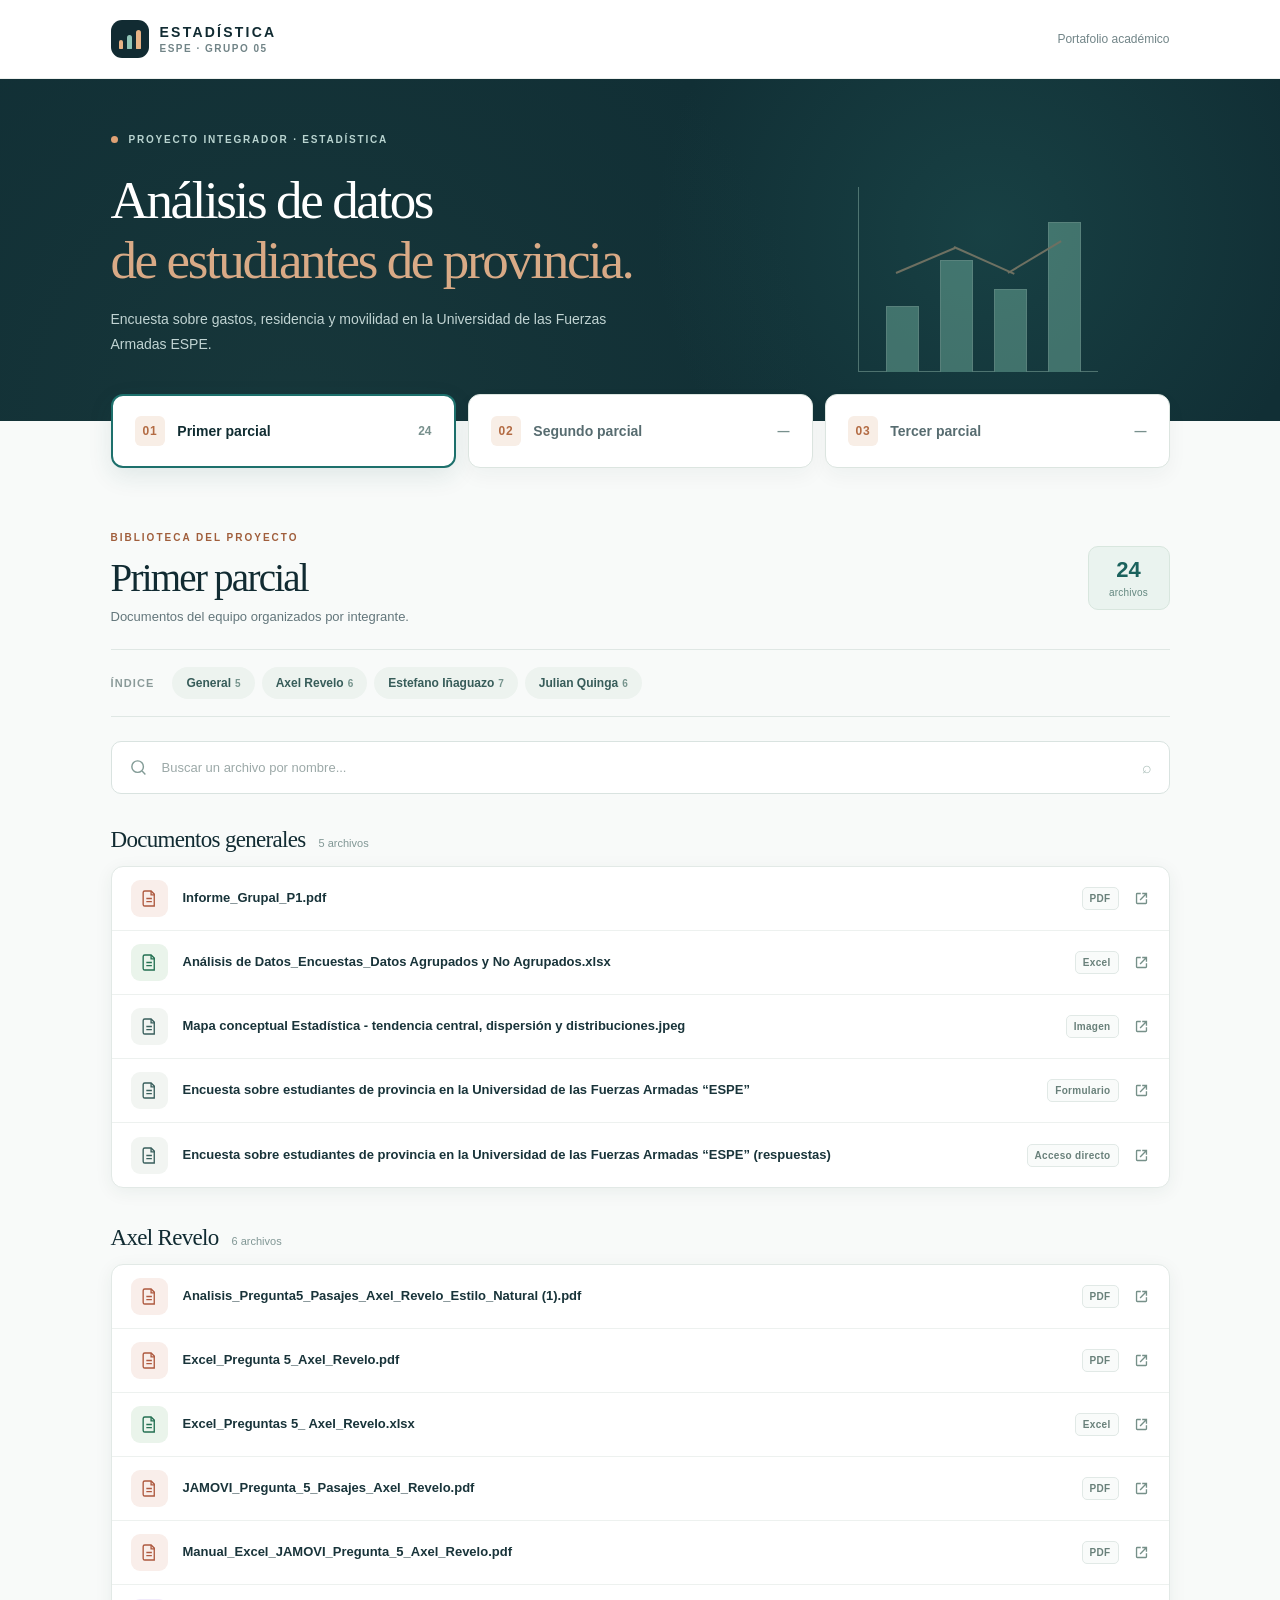
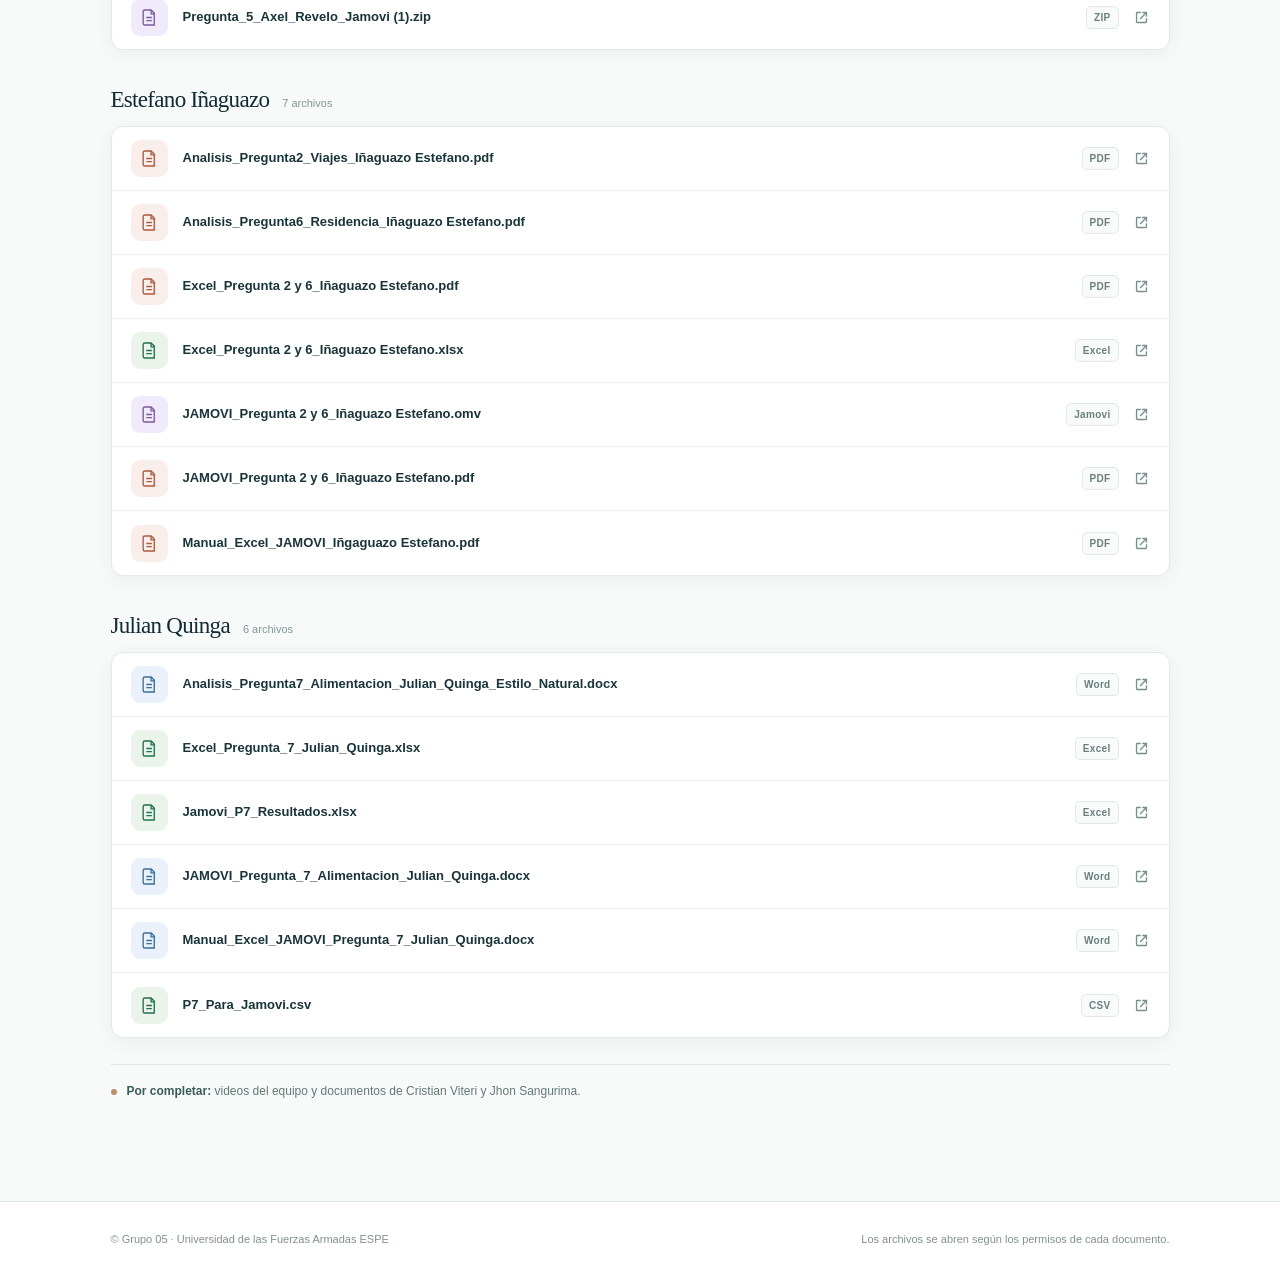
==== commit f65e87f2: "Simplificar portafolio y actualizar lista exacta de documentos" ====
--- a/index.html
+++ b/index.html
@@ -2,123 +2,64 @@
 <html lang="es">
 <head>
   <meta charset="utf-8">
-  <meta name="viewport" content="width=device-width, initial-scale=1">
-  <meta name="description" content="Portafolio académico de Estadística del Grupo 05, con entregas de los tres parciales y enlaces a Google Drive.">
-  <meta name="theme-color" content="#10223c">
-  <title>Portafolio de Estadística · Grupo 05 | ESPE</title>
-  <link rel="icon" href="data:image/svg+xml,<svg xmlns=%22http://www.w3.org/2000/svg%22 viewBox=%220 0 64 64%22><rect width=%2264%22 height=%2264%22 rx=%2216%22 fill=%22%2310223c%22/><rect x=%2212%22 y=%2234%22 width=%2210%22 height=%2218%22 rx=%223%22 fill=%22%238bd5ce%22/><rect x=%2227%22 y=%2223%22 width=%2210%22 height=%2229%22 rx=%223%22 fill=%22%23fff%22/><rect x=%2242%22 y=%2212%22 width=%2210%22 height=%2240%22 rx=%223%22 fill=%22%23f7c486%22/></svg>" type="image/svg+xml">
+  <meta name="viewport" content="width=device-width,initial-scale=1">
+  <meta name="theme-color" content="#102b31">
+  <meta name="description" content="Portafolio de Estadística del Grupo 05 de la Universidad de las Fuerzas Armadas ESPE. Documentos de los tres parciales.">
+  <title>Estadística · Grupo 05 | ESPE</title>
   <link rel="stylesheet" href="styles.css">
-
-
+  <script src="recursos.js" defer></script>
+  <script src="app.js" defer></script>
 </head>
 <body>
-  <a class="skip-link" href="#contenido">Saltar al contenido</a>
-  <header class="topbar">
-    <div class="container topbar-inner">
-      <a class="logo" href="#inicio" aria-label="Ir al inicio">
-        <span class="logo-mark"><svg viewBox="0 0 36 36" fill="none" aria-hidden="true"><rect x="5" y="19" width="6" height="12" rx="2" fill="#8bd5ce"/><rect x="15" y="12" width="6" height="19" rx="2" fill="#fff"/><rect x="25" y="5" width="6" height="26" rx="2" fill="#f7c486"/></svg></span>
-        <span><strong>ESTADÍSTICA</strong><small>ESPE · GRUPO 05</small></span>
-      </a>
-      <nav class="top-nav" aria-label="Navegación superior">
-        <a href="#parciales">Parciales</a>
-        <a href="#documentos">Documentos</a><a href="#mapa">Mapa conceptual</a>
-        <a href="#proyecto">Proyecto</a>
-      </nav>
-      <a class="top-drive" id="topDrive" href="https://drive.google.com/drive/folders/1v25o8y0S-ThMb_HCe02XVSFLf07gldvm" target="_blank" rel="noopener noreferrer">Carpeta Drive <svg width="17" height="17" viewBox="0 0 24 24" fill="none" stroke="currentColor" stroke-width="1.9" aria-hidden="true"><path d="M7 17 17 7M8 7h9v9"/></svg></a>
+<a class="skip" href="#contenido">Saltar al contenido</a>
+<header class="sitebar">
+  <div class="wrap sitebar-row">
+    <a class="brand" href="#inicio" aria-label="Ir al inicio">
+      <span class="brand-symbol" aria-hidden="true"><span></span><span></span><span></span></span>
+      <span><strong>ESTADÍSTICA</strong><small>ESPE · GRUPO 05</small></span>
+    </a>
+    <span class="sitebar-caption">Portafolio académico</span>
+  </div>
+</header>
+<main id="contenido">
+<section class="hero" id="inicio" aria-labelledby="hero-title">
+  <div class="wrap hero-content">
+    <div class="hero-copy">
+      <div class="eyebrow"><span class="tiny-dot"></span> PROYECTO INTEGRADOR · ESTADÍSTICA</div>
+      <h1 id="hero-title">Análisis de datos<br><em>de estudiantes de provincia.</em></h1>
+      <p>Encuesta sobre gastos, residencia y movilidad en la Universidad de las Fuerzas Armadas ESPE.</p>
     </div>
-  </header>
-
-  <main id="contenido">
-    <section class="hero" id="inicio">
-      <div class="container hero-grid">
-        <div class="hero-copy">
-          <div class="eyebrow"><span class="signal-dot"></span> PORTAFOLIO ACADÉMICO · 2026</div>
-          <h1>De los datos a las <span>conclusiones.</span></h1>
-          <p>Un espacio para explorar y consultar las evidencias, los análisis y los materiales del proyecto de <strong>Estadística del Grupo 05</strong>.</p>
-          <div class="hero-actions">
-            <a class="btn btn-primary" href="#parciales">Explorar parciales <svg width="19" height="19" viewBox="0 0 24 24" fill="none" stroke="currentColor" stroke-width="2" aria-hidden="true"><path d="M5 12h14m-6-6 6 6-6 6"/></svg></a>
-            <a class="btn btn-ghost" id="heroDrive" href="https://drive.google.com/drive/folders/1v25o8y0S-ThMb_HCe02XVSFLf07gldvm" target="_blank" rel="noopener noreferrer">Abrir Google Drive <svg width="17" height="17" viewBox="0 0 24 24" fill="none" stroke="currentColor" stroke-width="1.9" aria-hidden="true"><path d="M7 17 17 7M8 7h9v9"/></svg></a>
-          </div>
-          <div class="hero-author"><span class="avatar">AR</span><span><small>Responsable del sitio web</small><strong>Axel Revelo</strong></span></div>
-        </div>
-        <div class="hero-art" aria-hidden="true">
-          <div class="art-grid"></div>
-          <div class="floating-badge badge-one"><span class="badge-dot"></span> ORGANIZACIÓN</div>
-          <div class="chart-panel">
-            <div class="chart-panel-head"><span><span class="tiny-square"></span> EXPLORACIÓN DE DATOS</span><span class="tiny-dots">•••</span></div>
-            <div class="visual-bars">
-              <div class="chart-lines"><i></i><i></i><i></i><i></i></div>
-              <div class="bar b1"></div><div class="bar b2"></div><div class="bar b3"></div><div class="bar b4"></div><div class="bar b5"></div><div class="bar b6"></div><div class="bar b7"></div><div class="bar b8"></div>
-            </div>
-            <div class="visual-labels"><span>ENCUESTA</span><span>ANÁLISIS</span><span>RESULTADOS</span></div>
-          </div>
-          <div class="floating-badge badge-two"><svg viewBox="0 0 24 24" width="17" height="17" fill="none" stroke="currentColor" stroke-width="2"><path d="m4 12 5 5L20 6"/></svg> TRABAJO EN EQUIPO</div>
-        </div>
+    <div class="hero-deco" aria-hidden="true">
+      <div class="axis axis-x"></div><div class="axis axis-y"></div>
+      <span class="bar one"></span><span class="bar two"></span><span class="bar three"></span><span class="bar four"></span>
+      <span class="line-one"></span><span class="line-two"></span><span class="line-three"></span>
+    </div>
+  </div>
+</section>
+<section class="collection" aria-labelledby="partial-label">
+  <div class="wrap">
+    <h2 class="sr-only" id="partial-label">Seleccionar parcial</h2>
+    <div class="tabs" role="tablist" aria-label="Parciales">
+      <button class="tab active" type="button" role="tab" data-parcial="1" aria-selected="true"><span class="tab-num">01</span><span>Primer parcial</span><span class="tab-count" data-count="1"></span></button>
+      <button class="tab" type="button" role="tab" data-parcial="2" aria-selected="false"><span class="tab-num">02</span><span>Segundo parcial</span><span class="tab-count" data-count="2"></span></button>
+      <button class="tab" type="button" role="tab" data-parcial="3" aria-selected="false"><span class="tab-num">03</span><span>Tercer parcial</span><span class="tab-count" data-count="3"></span></button>
+    </div>
+    <div class="contents" id="documentos">
+      <div class="section-head">
+        <div><div class="section-overline">BIBLIOTECA DEL PROYECTO</div><h2 id="section-title">Primer parcial</h2><p id="section-subtitle" class="subtitle">Documentos del equipo organizados por integrante.</p></div>
+        <div class="file-total"><strong id="file-counter">0</strong><span>archivos</span></div>
       </div>
-    </section>
-
-    <section class="summary-wrap">
-      <div class="container summary-grid">
-        <div class="summary-item"><span class="summary-icon icon-blue">01</span><span><strong>03 parciales</strong><small>Navegación por entregas</small></span></div>
-        <div class="summary-item"><span class="summary-icon icon-teal">02</span><span><strong id="folderCount">2 carpetas</strong><small>Enlaces de Drive verificados</small></span></div>
-        <div class="summary-item"><span class="summary-icon icon-amber">03</span><span><strong>Índice digital</strong><small>Documentos organizados</small></span></div>
+      <div class="tools" id="tools">
+        <div class="index-line"><span class="index-title">Índice</span><nav class="index" id="index" aria-label="Índice de documentos"></nav></div>
+        <label class="search-wrap" for="search"><svg width="19" height="19" viewBox="0 0 24 24" fill="none" stroke="currentColor" stroke-width="1.8" aria-hidden="true"><circle cx="10.9" cy="10.9" r="7.3"/><path d="m16.5 16.5 4.2 4.2"/></svg><input type="search" id="search" placeholder="Buscar un archivo por nombre..." autocomplete="off"><span class="search-key" aria-hidden="true">⌕</span></label>
       </div>
-    </section>
-
-    <section id="parciales" class="workspace section-space">
-      <div class="container">
-        <div class="section-topline"><span class="section-kicker">NAVEGA POR TU PORTAFOLIO</span><span class="section-rule"></span></div>
-        <div class="section-title-row"><div><h2>Contenido por parcial</h2><p>Selecciona un parcial para consultar sus recursos y entregables.</p></div><span class="section-mini">GRUPO 05 / ESTADÍSTICA</span></div>
-        <div class="partial-tabs" role="tablist" aria-label="Seleccionar parcial" id="partialTabs">
-          <button type="button" class="partial-tab active" role="tab" aria-selected="true" aria-controls="panelParcial" data-tab="1"><span class="tab-number">01</span><span class="tab-main"><strong>Primer parcial</strong><small>Encuesta y análisis</small></span><span class="tab-arrow">↗</span></button>
-          <button type="button" class="partial-tab" role="tab" aria-selected="false" aria-controls="panelParcial" data-tab="2"><span class="tab-number">02</span><span class="tab-main"><strong>Segundo parcial</strong><small>Materiales del período</small></span><span class="tab-arrow">↗</span></button>
-          <button type="button" class="partial-tab" role="tab" aria-selected="false" aria-controls="panelParcial" data-tab="3"><span class="tab-number">03</span><span class="tab-main"><strong>Tercer parcial</strong><small>Materiales del período</small></span><span class="tab-arrow">↗</span></button>
-        </div>
-        <div class="workspace-grid" id="panelParcial" role="tabpanel">
-          <aside class="sidebar" aria-label="Índice de contenido">
-            <div class="sidebar-heading"><span class="sidebar-bullet"></span><strong>Índice de contenido</strong></div>
-            <div id="indexList" class="index-list"></div>
-            <div class="aside-help"><span class="help-icon">↗</span><strong>Archivos originales</strong><p>Consulta la carpeta compartida de Google Drive.</p><a id="sidebarDrive" href="https://drive.google.com/drive/folders/1v25o8y0S-ThMb_HCe02XVSFLf07gldvm" target="_blank" rel="noopener noreferrer">Ir a Drive <span>↗</span></a></div>
-          </aside>
-          <div class="main-panel">
-            <div class="partial-intro"><div class="partial-intro-copy"><div class="partial-label" id="partialLabel">PRIMER PARCIAL</div><h3 id="partialTitle">Encuesta y análisis descriptivo</h3><p id="partialDesc">Explora los recursos disponibles de este parcial.</p></div><span class="partial-decoration" aria-hidden="true">01</span></div>
-            <div id="topics" class="topic-pills"></div>
-            <div class="catalogue" id="documentos">
-              <div class="catalogue-heading"><div><h3>Biblioteca de recursos</h3><p>Acceso a archivos y carpetas del proyecto.</p></div><div class="count-pill" id="resourceCount">0 recursos</div></div>
-              <label class="search-box" for="search"><svg width="20" height="20" viewBox="0 0 24 24" fill="none" stroke="currentColor" stroke-width="1.9" aria-hidden="true"><circle cx="10.8" cy="10.8" r="6.5"/><path d="m16 16 5 5"/></svg><input type="search" id="search" placeholder="Buscar documentos, temas o materiales..." autocomplete="off"><span>⌕</span></label>
-              <div class="filter-row" id="filters" aria-label="Filtros por tipo de material"></div>
-              <div id="resourceGroups" class="resource-groups" aria-live="polite"></div>
-            </div>
-          </div>
-        </div>
-      </div>
-    </section>
-
-    <section class="concept-section" id="mapa">
-    <div class="container">
-      <div class="section-topline"><span class="section-kicker">MAPA CONCEPTUAL DEL EQUIPO</span><span class="section-rule"></span></div>
-      <h2>Estadística: temas, subtemas y fórmulas</h2>
-      <p class="concept-lead">Anexo del mapa conceptual compartido. Aquí puedes ubicar los temas que aparecen en la imagen y consultar el original en Google Drive.</p>
-      <div class="concept-layout">
-        <div class="concept-outline">
-          <div class="concept-topic"><span>01</span><div><h3>Medidas de tendencia central y dispersión</h3><p><strong>Datos no agrupados:</strong> media, mediana, moda, rango, desviación media, varianza, desviación estándar, cuartiles, deciles, percentiles, coeficiente de variación y asimetría.</p><p><strong>Datos agrupados:</strong> intervalos, marca de clase, media, mediana, moda, dispersión, coeficiente de variación, asimetría y curtosis.</p></div></div>
-          <div class="concept-topic"><span>02</span><div><h3>Probabilidad y reglas</h3><p>Reglas aditivas, reglas multiplicativas, probabilidad condicional y teorema de Bayes.</p><div class="formula-mini">P(A ∪ B) = P(A) + P(B) − P(A ∩ B)</div></div></div>
-          <div class="concept-topic"><span>03</span><div><h3>Distribuciones de probabilidad</h3><p>Distribución probabilística de variables aleatorias, Binomial, Poisson, Hipergeométrica y Uniforme.</p><div class="formula-mini">μ = ΣxP(x)</div></div></div>
-        </div>
-        <div class="concept-visual">
-          <h3>Mapa conceptual original</h3>
-          <iframe title="Mapa conceptual de Estadística" loading="lazy" src="https://drive.google.com/file/d/1Yp1IClPCjHGv5DifVMx4udz35Zx-N8Rr/preview"></iframe>
-          <a class="concept-open" href="https://drive.google.com/file/d/1Yp1IClPCjHGv5DifVMx4udz35Zx-N8Rr/view?usp=drivesdk" target="_blank" rel="noopener noreferrer">Abrir el mapa en Google Drive ↗</a>
-          <small>La vista previa requiere acceso al archivo en Google Drive.</small>
-        </div>
-      </div>
+      <div id="sections" class="sections" aria-live="polite"></div>
+      <div id="empty" class="empty" hidden><span class="empty-glyph" aria-hidden="true">○</span><h3 id="empty-title">Sin archivos todavía</h3><p id="empty-message">Los archivos aparecerán aquí cuando estén disponibles.</p></div>
+      <div class="remaining" id="remaining"><span class="remaining-point" aria-hidden="true"></span><span><strong>Por completar:</strong> videos del equipo y documentos de Cristian Viteri y Jhon Sangurima.</span></div>
     </div>
-  </section>
-  <section class="project-section" id="proyecto"><div class="container project-grid"><div><span class="section-kicker">SOBRE EL PROYECTO</span><h2>Aprender a interpretar la información.</h2><p>Este portafolio reúne la organización de los datos de la encuesta, sus tablas y representaciones gráficas, junto con los cálculos de tendencia central y dispersión que forman parte del trabajo.</p></div><div class="steps"><div class="step"><span>01</span><div><strong>Recopilar</strong><small>Formulario y base de respuestas</small></div></div><div class="step"><span>02</span><div><strong>Analizar</strong><small>Excel, Jamovi, tablas y medidas</small></div></div><div class="step"><span>03</span><div><strong>Comunicar</strong><small>Informe, recursos visuales y videos</small></div></div></div></div></section>
-  </main>
-
-  <footer class="footer"><div class="container footer-inner"><div><strong>ESTADÍSTICA <span>· GRUPO 05</span></strong><small>Universidad de las Fuerzas Armadas ESPE</small></div><div class="footer-right"><span>Responsable del sitio: Axel Revelo</span><a id="footerDrive" href="https://drive.google.com/drive/folders/1v25o8y0S-ThMb_HCe02XVSFLf07gldvm" target="_blank" rel="noopener noreferrer">Carpeta compartida ↗</a></div></div><div class="container fineprint">Los documentos de Google Drive se muestran según los permisos que conceda su propietario. Los enlaces marcados “Por vincular” son espacios pendientes de configurar.</div></footer>
-<script src="recursos.js" defer></script>
-<script src="app.js" defer></script>
+  </div>
+</section>
+</main>
+<footer><div class="wrap footer-inner"><span>© Grupo 05 · Universidad de las Fuerzas Armadas ESPE</span><span>Los archivos se abren según los permisos de cada documento.</span></div></footer>
 </body>
-</html>+</html>
--- a/styles.css
+++ b/styles.css
@@ -1,29 +1,97 @@
-@import url('https://fonts.googleapis.com/css2?family=DM+Sans:wght@400;500;600;700;800&family=Manrope:wght@400;500;600;700;800&display=swap');
-:root{--navy:#10223c;--navy2:#152b48;--teal:#0b8c86;--teal-light:#dff8f3;--light:#f6f8fc;--text:#1c2b40;--muted:#66788c;--border:#e2e9f0;--gold:#e7ac64;--shadow:0 17px 55px rgba(16,34,60,.07);color-scheme:light}
-*{box-sizing:border-box}html{scroll-behavior:smooth}body{margin:0;font-family:'DM Sans',Arial,sans-serif;color:var(--text);background:#fff}a{color:inherit;text-decoration:none}button,input,select{font:inherit}button{cursor:pointer}svg{flex-shrink:0}.container{max-width:1190px;padding:0 29px;margin:auto}.skip-link{position:absolute;top:-50px;left:20px;z-index:99;background:#fff;color:var(--navy);padding:10px}.skip-link:focus{top:10px}a:focus-visible,button:focus-visible,input:focus-visible,select:focus-visible{outline:3px solid #37b8a8;outline-offset:3px}
-.topbar{background:var(--navy);border-bottom:1px solid rgba(255,255,255,.14);position:relative;z-index:10}.topbar-inner{height:87px;display:flex;align-items:center;gap:50px}.logo{display:flex;align-items:center;gap:13px;color:#fff}.logo-mark{height:45px;width:45px;background:rgba(255,255,255,.11);border-radius:12px;display:grid;place-items:center}.logo-mark svg{width:31px}.logo strong{display:block;font-family:'Manrope',sans-serif;font-size:16px;letter-spacing:.135em;font-weight:800}.logo small{display:block;font-size:10px;letter-spacing:.18em;color:#adc4d6;margin-top:3px;font-weight:700}.top-nav{display:flex;gap:34px;margin-left:auto}.top-nav a{font-size:13px;color:#d4e1ee;font-weight:700;transition:color .2s}.top-nav a:hover{color:#fff}.top-drive{display:flex;align-items:center;gap:12px;border:1px solid rgba(255,255,255,.27);border-radius:10px;padding:13px 15px;font-size:12px;font-weight:800;color:#fff;white-space:nowrap}.top-drive:hover{background:rgba(255,255,255,.08)}
-.hero{background:var(--navy);position:relative;overflow:hidden}.hero:before{content:"";position:absolute;inset:0;background:radial-gradient(circle at 78% 51%,rgba(54,139,145,.18),transparent 34%),linear-gradient(115deg,rgba(255,255,255,.035),transparent 52%)}.hero-grid{display:grid;grid-template-columns:1fr .9fr;min-height:492px;gap:35px;align-items:center;position:relative}.hero-copy{padding:62px 0 66px}.eyebrow{display:flex;align-items:center;gap:9px;color:#91d8d1;font-size:11px;font-weight:800;letter-spacing:.18em}.signal-dot{width:8px;height:8px;border-radius:50%;background:#59cbbb;box-shadow:0 0 0 4px rgba(89,203,187,.11)}h1,h2,h3,p{margin-top:0}.hero h1{font-family:Manrope,Arial,sans-serif;font-weight:800;letter-spacing:-.055em;font-size:clamp(42px,4.8vw,64px);line-height:1.12;color:#fff;margin:25px 0 19px;max-width:630px}.hero h1 span{color:#8bd5ce}.hero p{font-size:15px;line-height:1.9;color:#c8d8e4;max-width:520px;margin:0 0 26px}.hero p strong{color:#fff;font-weight:700}.hero-actions{display:flex;gap:13px;flex-wrap:wrap}.btn{min-height:46px;display:inline-flex;align-items:center;justify-content:center;gap:10px;border-radius:10px;padding:12px 18px;font-size:13px;font-weight:800;transition:transform .2s,background .2s}.btn:hover{transform:translateY(-2px)}.btn-primary{background:#82d9ca;color:#102f3a}.btn-primary:hover{background:#a9e7da}.btn-ghost{border:1px solid #54657b;color:#fff}.btn-ghost:hover{background:#253c56}.hero-author{display:flex;align-items:center;gap:11px;margin-top:40px}.avatar{width:35px;height:35px;display:grid;place-items:center;border-radius:50%;background:#345b69;color:#def5ef;font-size:11px;font-weight:800}.hero-author small{color:#9fb1c4;font-size:11px;display:block;margin-bottom:3px}.hero-author strong{font-size:12px;color:#fff}.hero-art{height:405px;position:relative;display:flex;align-items:center;justify-content:center}.art-grid{position:absolute;inset:10px;opacity:.13;background-image:linear-gradient(#aac9d8 1px,transparent 1px),linear-gradient(90deg,#aac9d8 1px,transparent 1px);background-size:34px 34px;mask-image:radial-gradient(ellipse,#000 20%,transparent 74%)}.chart-panel{position:relative;width:min(100%,380px);height:284px;border-radius:18px;background:#fff;transform:rotate(-3deg);box-shadow:0 27px 52px rgba(0,0,0,.23);padding:20px 25px 23px}.chart-panel-head{display:flex;justify-content:space-between;font-size:9px;font-weight:800;letter-spacing:.11em;color:#556777}.tiny-square{display:inline-block;width:8px;height:8px;background:#15a79c;border-radius:2px;margin-right:8px}.tiny-dots{font-size:15px;letter-spacing:1px;color:#b4bfc9;line-height:9px}.visual-bars{height:166px;display:flex;align-items:flex-end;justify-content:space-around;gap:13px;padding:17px 3px 0;position:relative;margin-top:14px}.chart-lines{position:absolute;inset:0;display:flex;flex-direction:column;justify-content:space-between;pointer-events:none}.chart-lines i{border-top:1px dashed #e7edf2}.bar{width:27px;max-width:12%;position:relative;border-radius:6px 6px 0 0;z-index:1;box-shadow:0 -3px 8px rgba(16,34,60,.05)}.b1{height:39%;background:#b5ece4}.b2{height:61%;background:#66cdbd}.b3{height:78%;background:#079c92}.b4{height:50%;background:#b5ece4}.b5{height:94%;background:#079c92}.b6{height:69%;background:#66cdbd}.b7{height:77%;background:#079c92}.b8{height:57%;background:#b5ece4}.visual-labels{display:flex;justify-content:space-between;font-size:9px;color:#8794a4;font-weight:800;letter-spacing:.08em;margin-top:15px}.floating-badge{z-index:2;position:absolute;font-size:10px;letter-spacing:.1em;font-weight:900;border-radius:9px;box-shadow:0 8px 24px rgba(0,0,0,.15)}.badge-one{top:25px;right:0;padding:14px 17px;background:#fff;color:#1b5960;transform:rotate(3deg)}.badge-dot{display:inline-block;background:#2ac6b7;width:7px;height:7px;border-radius:50%;margin-right:7px}.badge-two{bottom:18px;left:15px;padding:13px 16px;display:flex;align-items:center;gap:8px;background:#dff8f3;color:#167a74;transform:rotate(4deg)}
-.summary-wrap{background:#fff;box-shadow:0 8px 35px rgba(16,34,60,.05)}.summary-grid{display:grid;grid-template-columns:repeat(3,1fr)}.summary-item{display:flex;align-items:center;gap:17px;padding:25px 25px;border-right:1px solid #e9eff5}.summary-item:first-child{padding-left:0}.summary-item:last-child{border-right:none}.summary-icon{width:44px;height:44px;border-radius:12px;display:grid;place-items:center;font-size:13px;font-weight:900;flex-shrink:0}.icon-blue{color:#476da3;background:#eaf1fe}.icon-teal{color:#148a82;background:#e0f7f3}.icon-amber{color:#a97533;background:#fff3e4}.summary-item strong{display:block;font-size:14px;font-weight:800}.summary-item small{display:block;font-size:12px;color:var(--muted);margin-top:5px}.section-space{padding-top:77px;padding-bottom:96px}.workspace{background:#f7f9fc}.section-topline{display:flex;align-items:center;gap:18px;margin-bottom:12px}.section-kicker{font-size:11px;font-weight:900;letter-spacing:.165em;color:var(--teal)}.section-rule{height:1px;background:#dce5ed;flex:1;max-width:130px}.section-title-row{display:flex;justify-content:space-between;align-items:end;gap:24px;margin-bottom:30px}.section-title-row h2,.project-section h2{font:800 33px/1.25 Manrope,Arial,sans-serif;letter-spacing:-.04em;margin-bottom:9px;color:var(--navy)}.section-title-row p{color:var(--muted);font-size:14px;margin:0}.section-mini{font-size:10px;color:#8b9aa9;letter-spacing:.12em;font-weight:800;white-space:nowrap}.partial-tabs{display:grid;grid-template-columns:repeat(3,1fr);gap:15px;margin-bottom:22px}.partial-tab{display:flex;align-items:center;text-align:left;gap:13px;min-height:91px;border:1px solid #e0e7ed;border-radius:14px;background:#fff;padding:20px;box-shadow:0 5px 15px rgba(16,34,60,.025);transition:all .18s}.partial-tab:hover{border-color:#78c9c2;transform:translateY(-2px)}.partial-tab.active{background:var(--navy);border-color:var(--navy);box-shadow:0 11px 28px rgba(16,34,60,.14)}.tab-number{font:800 25px Manrope,Arial,sans-serif;letter-spacing:-.05em;color:#bfd2dc}.partial-tab.active .tab-number{color:#8dd8ce}.tab-main{display:flex;flex-direction:column;gap:4px;min-width:0}.tab-main strong{font-size:14px;color:#213249;font-weight:800}.tab-main small{color:#73869a;font-size:11px}.partial-tab.active .tab-main strong{color:#fff}.partial-tab.active .tab-main small{color:#a5bed1}.tab-arrow{margin-left:auto;align-self:flex-start;color:#9eabb9;font-size:18px}.partial-tab.active .tab-arrow{color:#8dd8ce}.workspace-grid{display:grid;grid-template-columns:235px minmax(0,1fr);align-items:start;background:#fff;border-radius:17px;border:1px solid var(--border);box-shadow:var(--shadow);overflow:hidden;min-height:720px}.sidebar{padding:29px 20px 24px;border-right:1px solid var(--border);height:100%;background:#fbfcfe}.sidebar-heading{display:flex;align-items:center;gap:8px;padding:0 8px 18px;font-size:12px;color:var(--navy)}.sidebar-bullet{width:8px;height:8px;background:var(--teal);border-radius:2px}.index-list{display:flex;flex-direction:column;gap:4px}.index-link{display:flex;align-items:center;gap:10px;padding:12px 11px;border-radius:9px;font-size:12px;font-weight:700;color:#506277;transition:background .2s,color .2s;border:0;background:transparent;width:100%;text-align:left}.index-link:hover,.index-link.is-active{background:#e8f6f4;color:#117d77}.index-link .index-count{margin-left:auto;font-size:10px;font-weight:900;color:#7f9ca0}.index-link.is-active .index-count{color:#117d77}.aside-help{background:#eaf7f5;border-radius:12px;padding:16px 15px;margin-top:28px}.help-icon{width:27px;height:27px;display:grid;place-items:center;background:#c6eee7;color:#167c73;border-radius:7px;margin-bottom:13px;font-weight:800}.aside-help strong{font-size:12px;color:#195e5b}.aside-help p{font-size:11px;line-height:1.6;color:#62827d;margin:8px 0}.aside-help a{font-size:11px;color:#0b7771;font-weight:900}.aside-help a span{margin-left:4px}.main-panel{min-width:0;padding:31px 35px 43px}.partial-intro{position:relative;overflow:hidden;border-radius:13px;background:linear-gradient(115deg,#143456 0%,#1c5066 100%);padding:28px 33px 28px;min-height:145px;display:flex;align-items:center}.partial-intro-copy{position:relative;z-index:1}.partial-label{font-size:10px;letter-spacing:.16em;font-weight:900;color:#8ddbcf;margin-bottom:10px}.partial-intro h3{font:800 24px Manrope,Arial,sans-serif;color:#fff;letter-spacing:-.035em;margin:0 0 9px}.partial-intro p{font-size:12px;line-height:1.6;color:#c4d8e3;margin:0;max-width:530px}.partial-decoration{position:absolute;right:17px;top:-22px;font:800 160px Manrope,sans-serif;letter-spacing:-.1em;color:#ffffff0b;pointer-events:none}.topic-pills{display:flex;gap:7px;flex-wrap:wrap;margin:19px 0 30px}.topic-pill{font-size:10px;font-weight:700;border:1px solid #dce7ed;color:#64778b;border-radius:20px;padding:7px 11px;background:#fff}.catalogue{scroll-margin-top:20px}.catalogue-heading{display:flex;align-items:center;justify-content:space-between;gap:12px;margin:0 0 20px}.catalogue-heading h3{font:800 19px Manrope,Arial,sans-serif;color:var(--navy);margin-bottom:6px;letter-spacing:-.02em}.catalogue-heading p{font-size:12px;color:#8190a0;margin:0}.count-pill{white-space:nowrap;font-size:10px;font-weight:800;background:#f0f4f8;border-radius:99px;padding:8px 11px;color:#5c7083}.search-box{height:47px;width:100%;display:flex;gap:12px;align-items:center;background:#f8fafc;border:1px solid var(--border);border-radius:9px;color:#9eacbc;padding:0 15px}.search-box:focus-within{border-color:#70bfb5;background:#fff}.search-box input{background:transparent;outline:0;border:0;width:100%;min-width:0;color:var(--text);font-size:12px}.search-box input::placeholder{color:#9baabb}.search-box span{color:#a0aebc;font-size:19px}.filter-row{display:flex;gap:8px;flex-wrap:wrap;margin:18px 0 25px}.filter-btn{border:1px solid #e4eaf0;background:#fff;color:#61768a;padding:9px 12px;border-radius:8px;font-size:11px;font-weight:800}.filter-btn:hover{background:#f2f8f7}.filter-btn.selected{background:#e2f6f2;color:#127970;border-color:#bce6df}.resource-groups{display:flex;flex-direction:column;gap:27px}.resource-group h4{display:flex;align-items:center;gap:10px;font-size:12px;letter-spacing:.02em;font-weight:900;margin:0 0 12px;color:var(--navy)}.resource-group h4:before{content:"";width:4px;height:15px;border-radius:4px;background:#37afa5}.resource-list{display:grid;grid-template-columns:repeat(2,minmax(0,1fr));gap:11px}.resource-card{border:1px solid #e3eaf0;border-radius:11px;background:#fff;padding:17px 17px 15px;display:flex;gap:12px;min-width:0;transition:box-shadow .2s,border-color .2s}.resource-card.available:hover{border-color:#79cbc3;box-shadow:0 8px 23px rgba(16,34,60,.06)}.file-icon{width:39px;height:42px;display:grid;place-items:center;border-radius:9px;background:#e8f5f3;color:#188b81;font-weight:900;flex-shrink:0;font-size:17px}.resource-card.unlinked .file-icon{background:#f1f4f8;color:#97a7b8}.file-content{min-width:0;flex:1}.resource-card h5{font-size:12.5px;line-height:1.4;color:#182e45;font-weight:900;margin:0 0 5px}.resource-card p{font-size:11px;line-height:1.65;color:#728395;margin:0 0 12px}.file-bottom{display:flex;justify-content:space-between;gap:7px;align-items:center;flex-wrap:wrap}.file-type{font-size:9px;text-transform:uppercase;letter-spacing:.05em;font-weight:800;color:#93a0ac}.file-link{display:inline-flex;gap:4px;align-items:center;color:#0d8179;font-size:11px;font-weight:900}.file-link:hover{text-decoration:underline}.pending{font-size:10px;color:#a17b43;background:#fff5e6;border-radius:5px;padding:5px 7px;font-weight:800}.empty-state{border:1px dashed #cfdae3;border-radius:11px;text-align:center;padding:46px 24px;color:#8292a2;background:#fafcfe}.empty-state .empty-icon{font-size:32px;margin-bottom:12px}.empty-state strong{display:block;color:#374f66;font-size:14px;margin-bottom:7px}.empty-state p{font-size:12px;line-height:1.7;max-width:400px;margin:auto}.back-to-all{border:0;background:transparent;color:var(--teal);font-weight:800;font-size:12px;margin-top:17px}.project-section{background:#f0f6f8;padding:75px 0}.project-grid{display:grid;grid-template-columns:1fr .86fr;gap:80px;align-items:center}.project-section h2{margin:14px 0 15px;max-width:465px}.project-section p{font-size:14px;line-height:1.85;color:#657c8b;max-width:530px}.steps{background:#fff;border-radius:15px;padding:15px 30px;box-shadow:0 15px 34px rgba(16,34,60,.035)}.step{display:flex;align-items:center;gap:19px;padding:17px 0;border-bottom:1px solid #ecf0f3}.step:last-child{border-bottom:0}.step>span{font:800 22px Manrope,Arial,sans-serif;color:#74c4ba}.step strong{display:block;font-size:13px;color:var(--navy)}.step small{font-size:11px;color:#8394a5;display:block;margin-top:5px}.footer{background:var(--navy);padding:38px 0 26px;color:#fff}.footer-inner{display:flex;align-items:center;justify-content:space-between;gap:25px;padding-bottom:26px;border-bottom:1px solid #35506a}.footer-inner strong{font:800 15px Manrope,Arial,sans-serif;letter-spacing:.07em}.footer-inner strong span{color:#8edcd1}.footer-inner small{display:block;font-size:11px;color:#a9c0d1;margin-top:6px}.footer-right{display:flex;align-items:center;gap:28px;font-size:11px;color:#b6c8d8}.footer-right a{color:#96e0d5;font-weight:800}.fineprint{font-size:10px;color:#8eabbf;padding-top:22px;line-height:1.6}
-@media(max-width:1080px){.topbar-inner{gap:26px}.top-nav{gap:22px}.hero-grid{grid-template-columns:1.1fr .9fr}.hero h1{font-size:52px}.chart-panel{width:330px}.workspace-grid{grid-template-columns:205px minmax(0,1fr)}.main-panel{padding:28px 23px}.resource-list{grid-template-columns:1fr}.partial-tab{padding:16px;gap:10px}}
-@media(max-width:780px){.topbar-inner{height:72px}.top-nav{display:none}.top-drive{margin-left:auto}.hero-grid{grid-template-columns:1fr;gap:0}.hero-copy{padding:51px 0 35px}.hero-art{height:245px}.hero h1{font-size:clamp(38px,7vw,58px)}.chart-panel{height:190px;width:300px;padding:16px 21px}.visual-bars{height:99px;padding-top:10px}.floating-badge{font-size:8px}.badge-one{top:4px;right:13%}.badge-two{bottom:2px;left:13%}.summary-item{padding:20px 10px;gap:10px}.summary-item strong{font-size:12px}.summary-item small{font-size:10px}.summary-icon{height:35px;width:35px}.section-space{padding-top:60px;padding-bottom:60px}.partial-tabs{gap:9px}.partial-tab{min-height:82px;padding:13px}.tab-number{font-size:20px}.tab-main strong{font-size:12px}.tab-main small{font-size:10px}.tab-arrow{display:none}.workspace-grid{grid-template-columns:1fr}.sidebar{border-right:0;border-bottom:1px solid var(--border);padding:18px 18px}.sidebar-heading{padding-bottom:10px}.index-list{flex-direction:row;overflow-x:auto;padding-bottom:3px}.index-link{white-space:nowrap;width:auto}.index-count{margin-left:4px!important}.aside-help{display:none}.main-panel{padding:25px}.resource-list{grid-template-columns:repeat(2,minmax(0,1fr))}.project-grid{gap:30px;grid-template-columns:1fr}.project-section{padding:65px 0}.steps{max-width:550px}.footer-inner{align-items:flex-start}.footer-right{flex-direction:column;gap:10px;align-items:flex-start}}
-@media(max-width:560px){.container{padding:0 19px}.logo strong{font-size:13px}.logo small{font-size:9px}.logo-mark{height:38px;width:38px}.top-drive{padding:10px 9px;font-size:10px;gap:5px}.top-drive svg{width:12px}.hero h1{font-size:40px}.hero p{font-size:13px}.hero-actions{gap:9px}.btn{font-size:11px;padding:12px}.hero-copy{padding:46px 0 20px}.hero-art{height:216px}.hero-author{margin-top:25px}.summary-grid{grid-template-columns:1fr}.summary-item{padding:15px 0;border-right:0;border-bottom:1px solid #e9eff5}.summary-item:last-child{border:0}.summary-item strong{font-size:13px}.summary-item small{font-size:11px}.section-title-row{align-items:start}.section-title-row h2{font-size:27px}.section-title-row p{font-size:12px}.section-mini{display:none}.partial-tabs{display:grid;grid-template-columns:1fr;gap:7px}.partial-tab{min-height:65px;padding:11px 16px}.tab-arrow{display:block}.workspace-grid{border-radius:12px}.main-panel{padding:21px 15px 30px}.partial-intro{padding:23px}.partial-intro h3{font-size:20px}.catalogue-heading h3{font-size:17px}.search-box input{font-size:11px}.filter-row{gap:5px}.filter-btn{font-size:10px;padding:8px 9px}.resource-list{grid-template-columns:1fr}.resource-card{padding:15px}.project-section h2{font-size:27px}.footer-inner{display:block}.footer-right{margin-top:23px}}
-@media(prefers-reduced-motion:reduce){*,*::before,*::after{scroll-behavior:auto!important;transition:none!important;animation:none!important}}
-
-/* Anexo del mapa conceptual */
-.concept-section{padding:75px 0;background:#fff}
-.concept-section h2{font-size:clamp(27px,3vw,40px);color:#10223c;letter-spacing:-.045em;margin:16px 0}
-.concept-lead{font-size:14px;line-height:1.8;color:#657b8e;max-width:730px;margin:0 0 30px}
-.concept-layout{display:grid;grid-template-columns:1fr .88fr;gap:25px;align-items:start}
-.concept-outline{display:grid;gap:15px}
-.concept-topic{display:flex;gap:18px;background:#f7fafb;border:1px solid #e3ebef;padding:23px;border-radius:14px}
-.concept-topic>span{flex-shrink:0;font-size:15px;font-weight:900;color:#0e9487;background:#dff4f0;border-radius:9px;padding:10px;height:max-content}
-.concept-topic h3{font-size:16px;font-weight:850;color:#17344c;margin:0 0 10px}
-.concept-topic p{font-size:12px;line-height:1.75;color:#667d8e;margin:6px 0}
-.formula-mini{font:600 13px Georgia,serif;color:#184c57;padding:12px;background:#e8f6f3;border-radius:7px;margin-top:10px}
-.concept-visual{background:#fff;border:1px solid #dce7ec;box-shadow:0 8px 25px #122e4310;border-radius:15px;padding:20px}
-.concept-visual h3{font-size:15px;margin:0 0 15px}
-.concept-visual iframe{display:block;width:100%;height:570px;border:0;background:#f4ede6;border-radius:9px}
-.concept-open{display:block;text-align:center;font-size:13px;font-weight:800;background:#0c8b81;color:#fff;border-radius:8px;padding:13px;margin-top:15px}
-.concept-visual small{display:block;color:#7b8c99;font-size:11px;margin-top:12px}
-@media(max-width:820px){.concept-layout{grid-template-columns:1fr}.concept-visual iframe{height:530px}}
-@media(max-width:560px){.concept-section{padding:50px 0}.concept-topic{padding:15px;gap:10px}.concept-visual iframe{height:410px}}
+:root{--ink:#112b32;--muted:#63767b;--page:#f8faf9;--paper:#ffffff;--line:#dfe7e4;--accent:#bb6e42;--sea:#1d706c;--hero:#112f35}
+*{box-sizing:border-box}
+html{scroll-behavior:smooth}
+body{margin:0;background:var(--page);color:var(--ink);font-family:Inter,"Segoe UI",Arial,Helvetica,sans-serif;-webkit-font-smoothing:antialiased}
+a{color:inherit;text-decoration:none}
+button,input{font:inherit}
+button{cursor:pointer}
+.wrap{max-width:1115px;padding:0 28px;margin:0 auto}
+.sr-only{position:absolute;width:1px;height:1px;padding:0;margin:-1px;overflow:hidden;clip:rect(0,0,0,0);white-space:nowrap;border:0}
+.skip{position:absolute;left:12px;top:-200px;background:#fff;padding:10px 18px;z-index:100}.skip:focus{top:10px}
+.sitebar{background:#fff;border-bottom:1px solid #edf0ed}
+.sitebar-row{height:78px;display:flex;align-items:center;justify-content:space-between;gap:15px}
+.brand{display:flex;gap:11px;align-items:center;color:var(--ink)}
+.brand strong{font-size:14px;letter-spacing:.16em;display:block;font-weight:850}
+.brand small{display:block;font-size:10px;letter-spacing:.15em;color:#718487;font-weight:700;margin-top:3px}
+.brand-symbol{width:38px;height:38px;display:flex;align-items:flex-end;gap:4px;padding:9px 8px;border-radius:11px;background:var(--ink)}
+.brand-symbol span{display:block;background:#e8b386;width:5px;border-radius:3px 3px 1px 1px}
+.brand-symbol span:nth-child(1){height:9px}.brand-symbol span:nth-child(2){height:14px;background:#90c4b6}.brand-symbol span:nth-child(3){height:19px}
+.sitebar-caption{font-size:12px;color:#728588}
+.hero{background:var(--hero);color:#fff;overflow:hidden;position:relative}
+.hero:before{content:"";position:absolute;inset:0;background:radial-gradient(circle at 77% 45%,#286b684a,transparent 33%),radial-gradient(circle at 23% 100%,#294e4b3f,transparent 50%)}
+.hero-content{min-height:342px;position:relative;display:flex;align-items:center;padding-top:54px;padding-bottom:64px}
+.hero-copy{position:relative;z-index:1;max-width:750px}
+.eyebrow{font-size:10px;letter-spacing:.18em;color:#b9d4d0;font-weight:800;display:flex;align-items:center;gap:11px}
+.tiny-dot{width:7px;height:7px;background:#dfa175;border-radius:50%}
+h1{font-family:Georgia,"Times New Roman",serif;font-size:clamp(32px,4.35vw,53px);font-weight:500;letter-spacing:-.045em;line-height:1.13;margin:26px 0 17px}
+h1 em{font-style:normal;color:#d9aa86}
+.hero p{font-size:14px;line-height:1.75;max-width:525px;color:#c1d4d3;margin:0}
+.hero-deco{width:265px;height:210px;position:absolute;right:75px;bottom:30px;opacity:.42}
+.axis{position:absolute;background:#9ec5b7}
+.axis-x{width:240px;height:1px;bottom:19px;left:0}.axis-y{width:1px;height:185px;bottom:19px;left:0}
+.bar{position:absolute;bottom:19px;width:33px;background:#7fc2ad;border:1px solid #b4e2cf;border-bottom:0}
+.bar.one{height:66px;left:28px}.bar.two{height:112px;left:82px}.bar.three{height:83px;left:136px}.bar.four{height:150px;left:190px}
+.line-one,.line-two,.line-three{position:absolute;height:2px;background:#e7b78f;transform-origin:left}
+.line-one{width:64px;left:38px;bottom:117px;transform:rotate(-23deg)}
+.line-two{width:66px;left:96px;bottom:143px;transform:rotate(24deg)}
+.line-three{width:62px;left:150px;bottom:117px;transform:rotate(-31deg)}
+.collection{padding-bottom:82px}
+.tabs{display:grid;grid-template-columns:repeat(3,minmax(0,1fr));gap:12px;position:relative;z-index:2;margin-top:-27px}
+.tab{border:1px solid #dce5e0;background:#fff;border-radius:12px;color:#576c70;padding:20px 22px;display:flex;gap:12px;align-items:center;box-shadow:0 8px 20px #122d2b0b;min-height:67px;font-size:14px;font-weight:800;transition:transform .18s,border-color .18s,background .18s}
+.tab:hover{transform:translateY(-2px);border-color:#7db1a3}
+.tab:focus-visible,.index-link:focus-visible,.file-link:focus-visible{outline:3px solid #e7a269;outline-offset:3px}
+.tab.active{background:#fff;border:2px solid var(--sea);box-shadow:0 8px 24px #1a55541c;color:#102c31}
+.tab-num{font-size:12px;letter-spacing:.06em;font-weight:800;color:#b36b43;background:#f8eee6;padding:8px;border-radius:6px}
+.tab-count{margin-left:auto;font-size:12px;color:#78908d}
+.contents{padding-top:64px}
+.section-head{display:flex;align-items:center;justify-content:space-between;gap:20px;margin-bottom:25px}
+.section-overline{font-size:10px;color:#a05e3c;letter-spacing:.2em;font-weight:850;margin-bottom:12px}
+.section-head h2{font-family:Georgia,serif;font-size:39px;font-weight:500;letter-spacing:-.045em;margin:0}
+.subtitle{font-size:13px;color:var(--muted);margin:9px 0 0}
+.file-total{text-align:center;background:#eaf3ef;border:1px solid #d8e6de;padding:11px 18px;border-radius:10px;min-width:82px}
+.file-total strong{display:block;color:#1b625d;font-size:22px;line-height:1.1;font-variant-numeric:tabular-nums}
+.file-total span{display:block;color:#648880;font-size:10px;margin-top:5px;letter-spacing:.02em}
+.tools{display:grid;gap:24px}
+.index-line{display:flex;gap:18px;align-items:center;border-top:1px solid var(--line);border-bottom:1px solid var(--line);padding:17px 0}
+.index-title{font-size:11px;font-weight:800;letter-spacing:.1em;text-transform:uppercase;color:#8a9a99;flex-shrink:0}
+.index{display:flex;align-items:center;flex-wrap:wrap;gap:7px}
+.index-link{border-radius:999px;background:#edf3ef;color:#375c59;padding:9px 14px;font-size:12px;font-weight:750;white-space:nowrap;transition:background .2s}
+.index-link:hover{background:#dbe9e4}
+.index-link .count{color:#76948d;font-size:10px;margin-left:4px}
+.search-wrap{width:100%;display:flex;align-items:center;gap:12px;background:#fff;border:1px solid #d9e3e0;border-radius:10px;padding:0 17px;height:53px;color:#829b96}
+.search-wrap:focus-within{border-color:#2f8179;box-shadow:0 0 0 3px #2f81791b}
+.search-wrap input{border:0;outline:0;background:transparent;color:#1d3739;flex:1;min-width:0;font-size:13px}
+.search-wrap input::placeholder{color:#9ca9a8}
+.search-key{color:#aec1bc}
+.sections{display:grid;gap:37px;padding-top:33px}
+.file-group{scroll-margin-top:25px}
+.group-head{display:flex;align-items:baseline;gap:13px;margin:0 0 13px}
+.group-head h3{margin:0;font-family:Georgia,serif;font-size:23px;font-weight:500;letter-spacing:-.03em}
+.group-head .group-count{font-size:11px;color:#819795}
+.file-list{background:#fff;border:1px solid #e2e9e6;border-radius:12px;overflow:hidden;box-shadow:0 4px 18px #163d3710}
+.file-link{display:flex;align-items:center;gap:15px;min-height:64px;padding:13px 19px;border-bottom:1px solid #edf1ef;transition:background .18s}
+.file-link:last-child{border-bottom:0}
+.file-link:hover{background:#f5faf8}
+.file-icon{height:37px;width:37px;display:grid;place-items:center;border-radius:9px;flex-shrink:0;background:#f2f5f2;color:#395f5c}
+.file-icon svg{width:19px;height:19px}
+.file-icon[data-format="PDF"]{background:#f9eeea;color:#ae593f}
+.file-icon[data-format="Excel"],.file-icon[data-format="CSV"]{background:#eaf4eb;color:#237052}
+.file-icon[data-format="Word"]{background:#eaf1fa;color:#3b6e9b}
+.file-icon[data-format="Jamovi"],.file-icon[data-format="ZIP"]{background:#f1eafb;color:#7c5b9b}
+.file-name{font-size:13px;font-weight:690;line-height:1.45;color:#19343a;overflow-wrap:anywhere;min-width:0}
+.file-meta{margin-left:auto;display:flex;align-items:center;gap:14px;color:#80938f;flex-shrink:0}
+.format{border-radius:5px;border:1px solid #e1e9e6;padding:5px 7px;font-size:10px;letter-spacing:.03em;font-weight:750;color:#69807a;background:#f9fbfa}
+.external{width:17px;height:17px;color:#769089}
+.empty{text-align:center;background:#fff;border:1px dashed #cdded8;border-radius:13px;margin-top:25px;padding:60px 20px}
+.empty[hidden]{display:none}
+.empty-glyph{color:#adbbba;font-size:32px;line-height:1}
+.empty h3{font-family:Georgia,serif;font-size:22px;font-weight:500;margin:17px 0 8px}
+.empty p{font-size:13px;color:#718582;line-height:1.6;margin:0}
+.remaining{display:flex;gap:10px;align-items:flex-start;font-size:12px;line-height:1.65;color:#637975;padding:17px 0;margin-top:26px;border-top:1px solid var(--line)}
+.remaining strong{color:#385d57}
+.remaining-point{width:6px;height:6px;flex-shrink:0;background:#bc8e67;border-radius:50%;margin-top:7px}
+footer{border-top:1px solid var(--line);background:#fff}
+.footer-inner{min-height:75px;display:flex;align-items:center;justify-content:space-between;gap:20px;font-size:11px;color:#82918d}
+@media(max-width:850px){.hero-deco{right:-55px;opacity:.15}.hero-content{min-height:313px}.tabs{gap:7px}.tab{padding:15px 12px;gap:7px;font-size:12px}.tab-num{padding:7px}}
+@media(max-width:640px){.wrap{padding:0 19px}.sitebar-row{height:68px}.sitebar-caption{display:none}.hero-content{padding-top:46px;padding-bottom:65px;min-height:315px}.hero h1{font-size:36px}.hero p{font-size:13px}.tabs{margin-top:-25px;gap:5px}.tab{flex-direction:column;align-items:flex-start;justify-content:center;min-height:82px;padding:12px 9px;gap:7px;font-size:11px;border-radius:9px}.tab-num{font-size:10px;padding:6px}.tab-count{display:none}.contents{padding-top:47px}.section-head h2{font-size:32px}.file-total{min-width:65px;padding:10px}.file-total strong{font-size:19px}.index-line{align-items:flex-start;flex-direction:column;gap:9px}.index-link{padding:8px 10px;font-size:11px}.sections{gap:29px}.group-head h3{font-size:21px}.file-link{gap:11px;padding:12px 13px;min-height:59px}.file-name{font-size:12px}.file-icon{height:33px;width:33px}.file-meta{gap:8px}.format{font-size:9px}.external{width:14px}.footer-inner{flex-direction:column;align-items:flex-start;gap:5px;padding-top:19px;padding-bottom:19px}}
+@media(prefers-reduced-motion:reduce){*,*:before,*:after{scroll-behavior:auto!important;transition:none!important}}
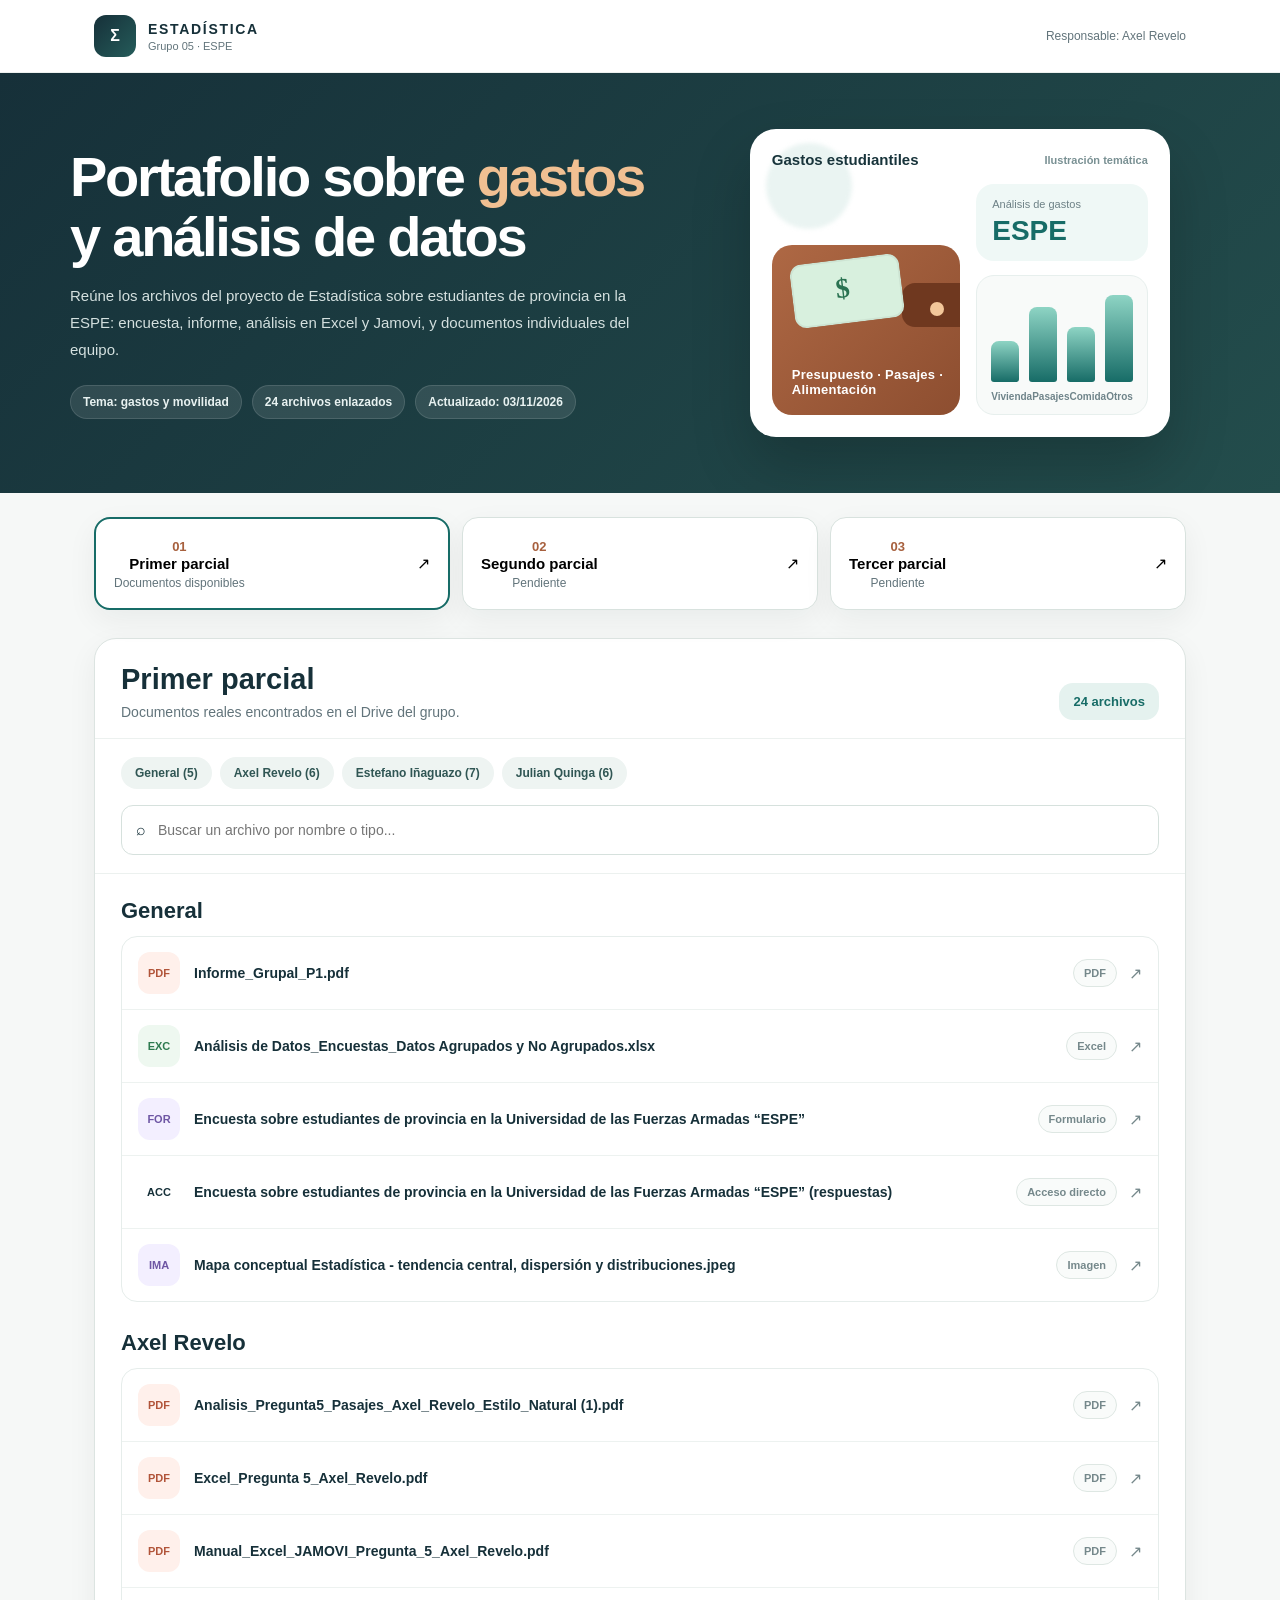
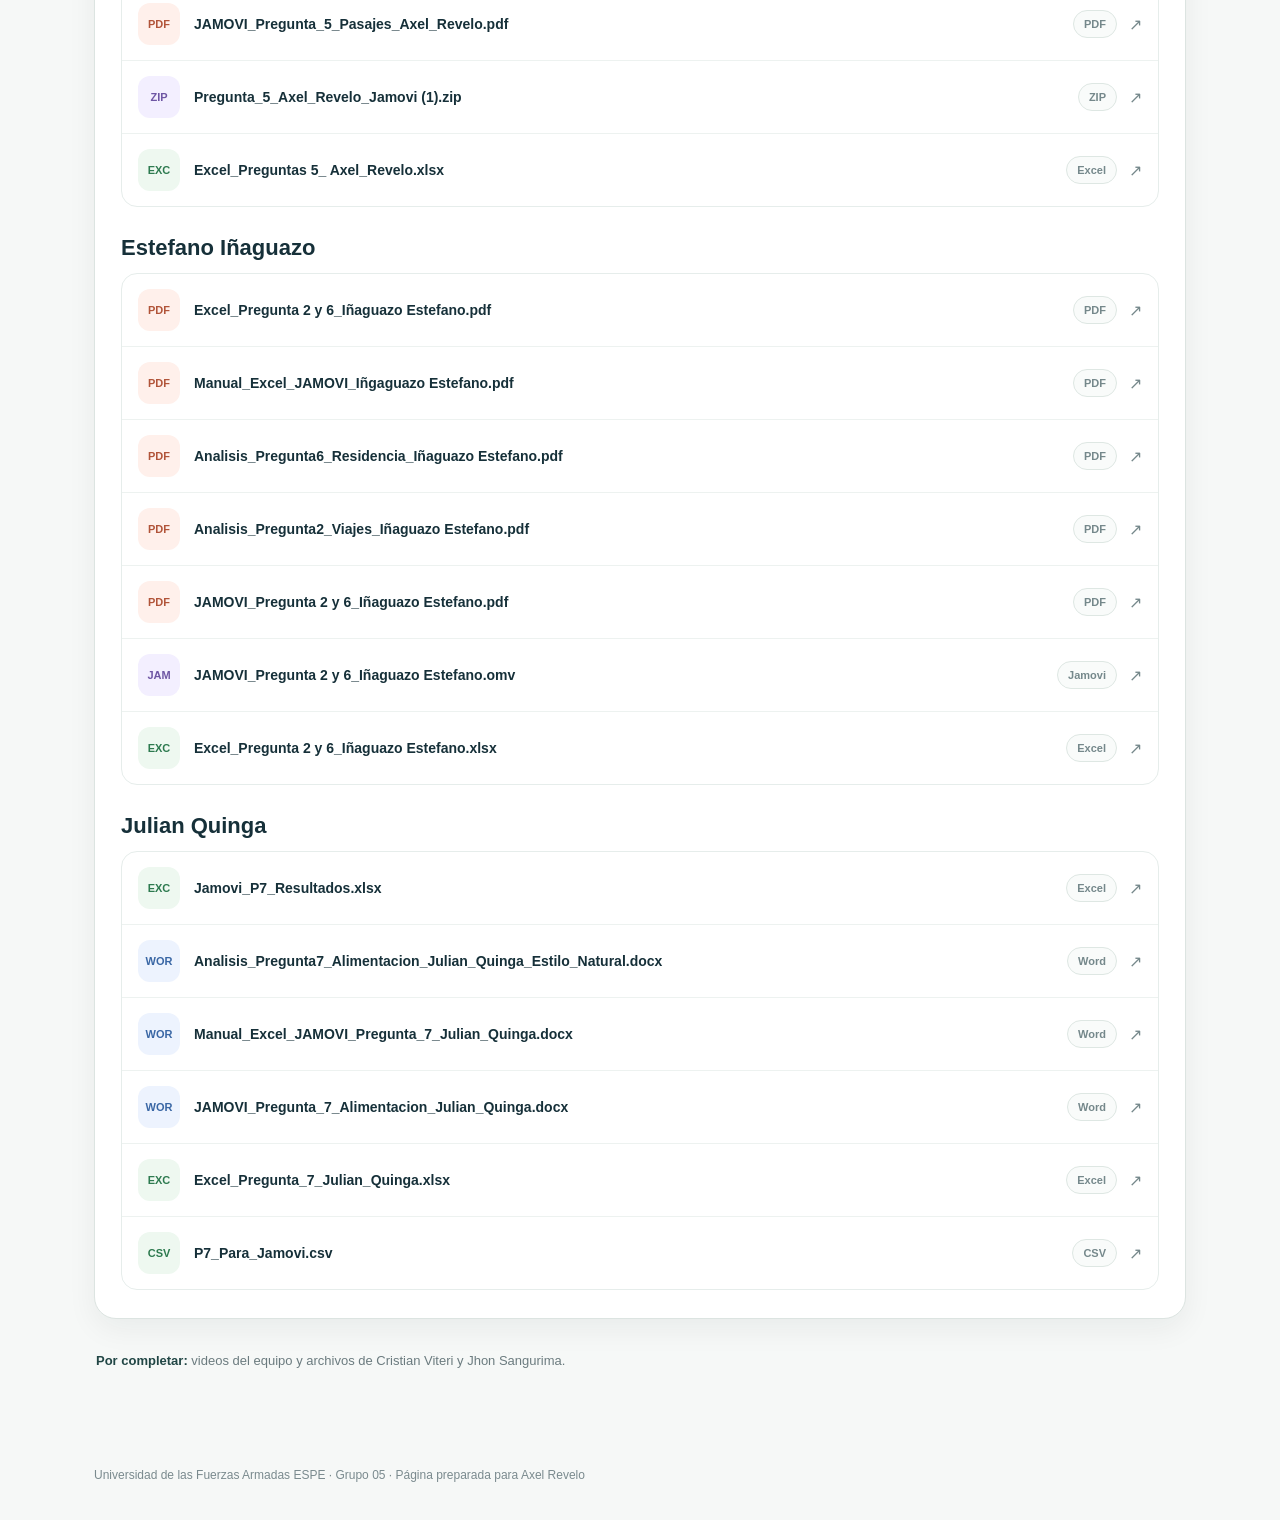
==== commit 601f717f: "Incorporar ilustración de gastos en cabecera del portafolio" ====
--- a/index.html
+++ b/index.html
@@ -2,64 +2,85 @@
 <html lang="es">
 <head>
   <meta charset="utf-8">
-  <meta name="viewport" content="width=device-width,initial-scale=1">
-  <meta name="theme-color" content="#102b31">
-  <meta name="description" content="Portafolio de Estadística del Grupo 05 de la Universidad de las Fuerzas Armadas ESPE. Documentos de los tres parciales.">
-  <title>Estadística · Grupo 05 | ESPE</title>
+  <meta name="viewport" content="width=device-width, initial-scale=1">
+  <meta name="description" content="Portafolio de Estadística del Grupo 05 con enlaces directos a los archivos del proyecto.">
+  <title>Portafolio de Estadística · Grupo 05</title>
   <link rel="stylesheet" href="styles.css">
+</head>
+<body>
+  <header class="header">
+    <div class="wrap header-inner">
+      <div class="brand">
+        <div class="brand-badge">Σ</div>
+        <div><strong>ESTADÍSTICA</strong><small>Grupo 05 · ESPE</small></div>
+      </div>
+      <div class="top-note">Responsable: Axel Revelo</div>
+    </div>
+  </header>
+
+  <section class="hero">
+    <div class="wrap hero-grid">
+      <div>
+        <h1>Portafolio sobre <span>gastos</span> y análisis de datos</h1>
+        <p>Reúne los archivos del proyecto de Estadística sobre estudiantes de provincia en la ESPE: encuesta, informe, análisis en Excel y Jamovi, y documentos individuales del equipo.</p>
+        <div class="hero-meta">
+          <span class="pill">Tema: gastos y movilidad</span>
+          <span class="pill">24 archivos enlazados</span>
+          <span class="pill">Actualizado: 03/11/2026</span>
+        </div>
+      </div>
+      <div class="hero-art" aria-hidden="true">
+        <div class="expense-card">
+          <div class="expense-title"><strong>Gastos estudiantiles</strong><span>Ilustración temática</span></div>
+          <div class="expense-visual">
+            <div class="wallet">
+              <div class="bill"></div>
+              <div class="wallet-label">Presupuesto · Pasajes · Alimentación</div>
+            </div>
+            <div class="chartbox">
+              <div class="kpi"><small>Análisis de gastos</small><strong>ESPE</strong></div>
+              <div class="mini-chart">
+                <div class="bars"><span class="bar"></span><span class="bar"></span><span class="bar"></span><span class="bar"></span></div>
+                <div class="mini-labels"><span>Vivienda</span><span>Pasajes</span><span>Comida</span><span>Otros</span></div>
+              </div>
+            </div>
+          </div>
+        </div>
+      </div>
+    </div>
+  </section>
+
+  <main class="section">
+    <div class="wrap">
+      <div class="switches">
+        <button class="switch active" data-partial="1" type="button"><span class="switch-text"><span class="switch-num">01</span><strong>Primer parcial</strong><small>Documentos disponibles</small></span><span>↗</span></button>
+        <button class="switch" data-partial="2" type="button"><span class="switch-text"><span class="switch-num">02</span><strong>Segundo parcial</strong><small>Pendiente</small></span><span>↗</span></button>
+        <button class="switch" data-partial="3" type="button"><span class="switch-text"><span class="switch-num">03</span><strong>Tercer parcial</strong><small>Pendiente</small></span><span>↗</span></button>
+      </div>
+
+      <section class="panel">
+        <div class="panel-top">
+          <div>
+            <h2 id="partialTitle">Primer parcial</h2>
+            <p id="partialSubtitle">Documentos reales encontrados en el Drive del grupo.</p>
+          </div>
+          <div class="count" id="fileCount">0 archivos</div>
+        </div>
+        <div class="tools">
+          <div class="index" id="index"></div>
+          <label class="search"><span aria-hidden="true">⌕</span><input id="searchInput" type="search" placeholder="Buscar un archivo por nombre o tipo..."></label>
+        </div>
+        <div class="groups" id="sections"></div>
+      </section>
+      <div class="todo" id="todoBox"></div>
+    </div>
+  </main>
+
+  <footer class="footer">
+    <div class="wrap">Universidad de las Fuerzas Armadas ESPE · Grupo 05 · Página preparada para Axel Revelo</div>
+  </footer>
+
   <script src="recursos.js" defer></script>
   <script src="app.js" defer></script>
-</head>
-<body>
-<a class="skip" href="#contenido">Saltar al contenido</a>
-<header class="sitebar">
-  <div class="wrap sitebar-row">
-    <a class="brand" href="#inicio" aria-label="Ir al inicio">
-      <span class="brand-symbol" aria-hidden="true"><span></span><span></span><span></span></span>
-      <span><strong>ESTADÍSTICA</strong><small>ESPE · GRUPO 05</small></span>
-    </a>
-    <span class="sitebar-caption">Portafolio académico</span>
-  </div>
-</header>
-<main id="contenido">
-<section class="hero" id="inicio" aria-labelledby="hero-title">
-  <div class="wrap hero-content">
-    <div class="hero-copy">
-      <div class="eyebrow"><span class="tiny-dot"></span> PROYECTO INTEGRADOR · ESTADÍSTICA</div>
-      <h1 id="hero-title">Análisis de datos<br><em>de estudiantes de provincia.</em></h1>
-      <p>Encuesta sobre gastos, residencia y movilidad en la Universidad de las Fuerzas Armadas ESPE.</p>
-    </div>
-    <div class="hero-deco" aria-hidden="true">
-      <div class="axis axis-x"></div><div class="axis axis-y"></div>
-      <span class="bar one"></span><span class="bar two"></span><span class="bar three"></span><span class="bar four"></span>
-      <span class="line-one"></span><span class="line-two"></span><span class="line-three"></span>
-    </div>
-  </div>
-</section>
-<section class="collection" aria-labelledby="partial-label">
-  <div class="wrap">
-    <h2 class="sr-only" id="partial-label">Seleccionar parcial</h2>
-    <div class="tabs" role="tablist" aria-label="Parciales">
-      <button class="tab active" type="button" role="tab" data-parcial="1" aria-selected="true"><span class="tab-num">01</span><span>Primer parcial</span><span class="tab-count" data-count="1"></span></button>
-      <button class="tab" type="button" role="tab" data-parcial="2" aria-selected="false"><span class="tab-num">02</span><span>Segundo parcial</span><span class="tab-count" data-count="2"></span></button>
-      <button class="tab" type="button" role="tab" data-parcial="3" aria-selected="false"><span class="tab-num">03</span><span>Tercer parcial</span><span class="tab-count" data-count="3"></span></button>
-    </div>
-    <div class="contents" id="documentos">
-      <div class="section-head">
-        <div><div class="section-overline">BIBLIOTECA DEL PROYECTO</div><h2 id="section-title">Primer parcial</h2><p id="section-subtitle" class="subtitle">Documentos del equipo organizados por integrante.</p></div>
-        <div class="file-total"><strong id="file-counter">0</strong><span>archivos</span></div>
-      </div>
-      <div class="tools" id="tools">
-        <div class="index-line"><span class="index-title">Índice</span><nav class="index" id="index" aria-label="Índice de documentos"></nav></div>
-        <label class="search-wrap" for="search"><svg width="19" height="19" viewBox="0 0 24 24" fill="none" stroke="currentColor" stroke-width="1.8" aria-hidden="true"><circle cx="10.9" cy="10.9" r="7.3"/><path d="m16.5 16.5 4.2 4.2"/></svg><input type="search" id="search" placeholder="Buscar un archivo por nombre..." autocomplete="off"><span class="search-key" aria-hidden="true">⌕</span></label>
-      </div>
-      <div id="sections" class="sections" aria-live="polite"></div>
-      <div id="empty" class="empty" hidden><span class="empty-glyph" aria-hidden="true">○</span><h3 id="empty-title">Sin archivos todavía</h3><p id="empty-message">Los archivos aparecerán aquí cuando estén disponibles.</p></div>
-      <div class="remaining" id="remaining"><span class="remaining-point" aria-hidden="true"></span><span><strong>Por completar:</strong> videos del equipo y documentos de Cristian Viteri y Jhon Sangurima.</span></div>
-    </div>
-  </div>
-</section>
-</main>
-<footer><div class="wrap footer-inner"><span>© Grupo 05 · Universidad de las Fuerzas Armadas ESPE</span><span>Los archivos se abren según los permisos de cada documento.</span></div></footer>
 </body>
-</html>
+</html>
--- a/styles.css
+++ b/styles.css
@@ -1,97 +1,49 @@
-:root{--ink:#112b32;--muted:#63767b;--page:#f8faf9;--paper:#ffffff;--line:#dfe7e4;--accent:#bb6e42;--sea:#1d706c;--hero:#112f35}
-*{box-sizing:border-box}
-html{scroll-behavior:smooth}
-body{margin:0;background:var(--page);color:var(--ink);font-family:Inter,"Segoe UI",Arial,Helvetica,sans-serif;-webkit-font-smoothing:antialiased}
-a{color:inherit;text-decoration:none}
-button,input{font:inherit}
-button{cursor:pointer}
-.wrap{max-width:1115px;padding:0 28px;margin:0 auto}
-.sr-only{position:absolute;width:1px;height:1px;padding:0;margin:-1px;overflow:hidden;clip:rect(0,0,0,0);white-space:nowrap;border:0}
-.skip{position:absolute;left:12px;top:-200px;background:#fff;padding:10px 18px;z-index:100}.skip:focus{top:10px}
-.sitebar{background:#fff;border-bottom:1px solid #edf0ed}
-.sitebar-row{height:78px;display:flex;align-items:center;justify-content:space-between;gap:15px}
-.brand{display:flex;gap:11px;align-items:center;color:var(--ink)}
-.brand strong{font-size:14px;letter-spacing:.16em;display:block;font-weight:850}
-.brand small{display:block;font-size:10px;letter-spacing:.15em;color:#718487;font-weight:700;margin-top:3px}
-.brand-symbol{width:38px;height:38px;display:flex;align-items:flex-end;gap:4px;padding:9px 8px;border-radius:11px;background:var(--ink)}
-.brand-symbol span{display:block;background:#e8b386;width:5px;border-radius:3px 3px 1px 1px}
-.brand-symbol span:nth-child(1){height:9px}.brand-symbol span:nth-child(2){height:14px;background:#90c4b6}.brand-symbol span:nth-child(3){height:19px}
-.sitebar-caption{font-size:12px;color:#728588}
-.hero{background:var(--hero);color:#fff;overflow:hidden;position:relative}
-.hero:before{content:"";position:absolute;inset:0;background:radial-gradient(circle at 77% 45%,#286b684a,transparent 33%),radial-gradient(circle at 23% 100%,#294e4b3f,transparent 50%)}
-.hero-content{min-height:342px;position:relative;display:flex;align-items:center;padding-top:54px;padding-bottom:64px}
-.hero-copy{position:relative;z-index:1;max-width:750px}
-.eyebrow{font-size:10px;letter-spacing:.18em;color:#b9d4d0;font-weight:800;display:flex;align-items:center;gap:11px}
-.tiny-dot{width:7px;height:7px;background:#dfa175;border-radius:50%}
-h1{font-family:Georgia,"Times New Roman",serif;font-size:clamp(32px,4.35vw,53px);font-weight:500;letter-spacing:-.045em;line-height:1.13;margin:26px 0 17px}
-h1 em{font-style:normal;color:#d9aa86}
-.hero p{font-size:14px;line-height:1.75;max-width:525px;color:#c1d4d3;margin:0}
-.hero-deco{width:265px;height:210px;position:absolute;right:75px;bottom:30px;opacity:.42}
-.axis{position:absolute;background:#9ec5b7}
-.axis-x{width:240px;height:1px;bottom:19px;left:0}.axis-y{width:1px;height:185px;bottom:19px;left:0}
-.bar{position:absolute;bottom:19px;width:33px;background:#7fc2ad;border:1px solid #b4e2cf;border-bottom:0}
-.bar.one{height:66px;left:28px}.bar.two{height:112px;left:82px}.bar.three{height:83px;left:136px}.bar.four{height:150px;left:190px}
-.line-one,.line-two,.line-three{position:absolute;height:2px;background:#e7b78f;transform-origin:left}
-.line-one{width:64px;left:38px;bottom:117px;transform:rotate(-23deg)}
-.line-two{width:66px;left:96px;bottom:143px;transform:rotate(24deg)}
-.line-three{width:62px;left:150px;bottom:117px;transform:rotate(-31deg)}
-.collection{padding-bottom:82px}
-.tabs{display:grid;grid-template-columns:repeat(3,minmax(0,1fr));gap:12px;position:relative;z-index:2;margin-top:-27px}
-.tab{border:1px solid #dce5e0;background:#fff;border-radius:12px;color:#576c70;padding:20px 22px;display:flex;gap:12px;align-items:center;box-shadow:0 8px 20px #122d2b0b;min-height:67px;font-size:14px;font-weight:800;transition:transform .18s,border-color .18s,background .18s}
-.tab:hover{transform:translateY(-2px);border-color:#7db1a3}
-.tab:focus-visible,.index-link:focus-visible,.file-link:focus-visible{outline:3px solid #e7a269;outline-offset:3px}
-.tab.active{background:#fff;border:2px solid var(--sea);box-shadow:0 8px 24px #1a55541c;color:#102c31}
-.tab-num{font-size:12px;letter-spacing:.06em;font-weight:800;color:#b36b43;background:#f8eee6;padding:8px;border-radius:6px}
-.tab-count{margin-left:auto;font-size:12px;color:#78908d}
-.contents{padding-top:64px}
-.section-head{display:flex;align-items:center;justify-content:space-between;gap:20px;margin-bottom:25px}
-.section-overline{font-size:10px;color:#a05e3c;letter-spacing:.2em;font-weight:850;margin-bottom:12px}
-.section-head h2{font-family:Georgia,serif;font-size:39px;font-weight:500;letter-spacing:-.045em;margin:0}
-.subtitle{font-size:13px;color:var(--muted);margin:9px 0 0}
-.file-total{text-align:center;background:#eaf3ef;border:1px solid #d8e6de;padding:11px 18px;border-radius:10px;min-width:82px}
-.file-total strong{display:block;color:#1b625d;font-size:22px;line-height:1.1;font-variant-numeric:tabular-nums}
-.file-total span{display:block;color:#648880;font-size:10px;margin-top:5px;letter-spacing:.02em}
-.tools{display:grid;gap:24px}
-.index-line{display:flex;gap:18px;align-items:center;border-top:1px solid var(--line);border-bottom:1px solid var(--line);padding:17px 0}
-.index-title{font-size:11px;font-weight:800;letter-spacing:.1em;text-transform:uppercase;color:#8a9a99;flex-shrink:0}
-.index{display:flex;align-items:center;flex-wrap:wrap;gap:7px}
-.index-link{border-radius:999px;background:#edf3ef;color:#375c59;padding:9px 14px;font-size:12px;font-weight:750;white-space:nowrap;transition:background .2s}
-.index-link:hover{background:#dbe9e4}
-.index-link .count{color:#76948d;font-size:10px;margin-left:4px}
-.search-wrap{width:100%;display:flex;align-items:center;gap:12px;background:#fff;border:1px solid #d9e3e0;border-radius:10px;padding:0 17px;height:53px;color:#829b96}
-.search-wrap:focus-within{border-color:#2f8179;box-shadow:0 0 0 3px #2f81791b}
-.search-wrap input{border:0;outline:0;background:transparent;color:#1d3739;flex:1;min-width:0;font-size:13px}
-.search-wrap input::placeholder{color:#9ca9a8}
-.search-key{color:#aec1bc}
-.sections{display:grid;gap:37px;padding-top:33px}
-.file-group{scroll-margin-top:25px}
-.group-head{display:flex;align-items:baseline;gap:13px;margin:0 0 13px}
-.group-head h3{margin:0;font-family:Georgia,serif;font-size:23px;font-weight:500;letter-spacing:-.03em}
-.group-head .group-count{font-size:11px;color:#819795}
-.file-list{background:#fff;border:1px solid #e2e9e6;border-radius:12px;overflow:hidden;box-shadow:0 4px 18px #163d3710}
-.file-link{display:flex;align-items:center;gap:15px;min-height:64px;padding:13px 19px;border-bottom:1px solid #edf1ef;transition:background .18s}
-.file-link:last-child{border-bottom:0}
-.file-link:hover{background:#f5faf8}
-.file-icon{height:37px;width:37px;display:grid;place-items:center;border-radius:9px;flex-shrink:0;background:#f2f5f2;color:#395f5c}
-.file-icon svg{width:19px;height:19px}
-.file-icon[data-format="PDF"]{background:#f9eeea;color:#ae593f}
-.file-icon[data-format="Excel"],.file-icon[data-format="CSV"]{background:#eaf4eb;color:#237052}
-.file-icon[data-format="Word"]{background:#eaf1fa;color:#3b6e9b}
-.file-icon[data-format="Jamovi"],.file-icon[data-format="ZIP"]{background:#f1eafb;color:#7c5b9b}
-.file-name{font-size:13px;font-weight:690;line-height:1.45;color:#19343a;overflow-wrap:anywhere;min-width:0}
-.file-meta{margin-left:auto;display:flex;align-items:center;gap:14px;color:#80938f;flex-shrink:0}
-.format{border-radius:5px;border:1px solid #e1e9e6;padding:5px 7px;font-size:10px;letter-spacing:.03em;font-weight:750;color:#69807a;background:#f9fbfa}
-.external{width:17px;height:17px;color:#769089}
-.empty{text-align:center;background:#fff;border:1px dashed #cdded8;border-radius:13px;margin-top:25px;padding:60px 20px}
-.empty[hidden]{display:none}
-.empty-glyph{color:#adbbba;font-size:32px;line-height:1}
-.empty h3{font-family:Georgia,serif;font-size:22px;font-weight:500;margin:17px 0 8px}
-.empty p{font-size:13px;color:#718582;line-height:1.6;margin:0}
-.remaining{display:flex;gap:10px;align-items:flex-start;font-size:12px;line-height:1.65;color:#637975;padding:17px 0;margin-top:26px;border-top:1px solid var(--line)}
-.remaining strong{color:#385d57}
-.remaining-point{width:6px;height:6px;flex-shrink:0;background:#bc8e67;border-radius:50%;margin-top:7px}
-footer{border-top:1px solid var(--line);background:#fff}
-.footer-inner{min-height:75px;display:flex;align-items:center;justify-content:space-between;gap:20px;font-size:11px;color:#82918d}
-@media(max-width:850px){.hero-deco{right:-55px;opacity:.15}.hero-content{min-height:313px}.tabs{gap:7px}.tab{padding:15px 12px;gap:7px;font-size:12px}.tab-num{padding:7px}}
-@media(max-width:640px){.wrap{padding:0 19px}.sitebar-row{height:68px}.sitebar-caption{display:none}.hero-content{padding-top:46px;padding-bottom:65px;min-height:315px}.hero h1{font-size:36px}.hero p{font-size:13px}.tabs{margin-top:-25px;gap:5px}.tab{flex-direction:column;align-items:flex-start;justify-content:center;min-height:82px;padding:12px 9px;gap:7px;font-size:11px;border-radius:9px}.tab-num{font-size:10px;padding:6px}.tab-count{display:none}.contents{padding-top:47px}.section-head h2{font-size:32px}.file-total{min-width:65px;padding:10px}.file-total strong{font-size:19px}.index-line{align-items:flex-start;flex-direction:column;gap:9px}.index-link{padding:8px 10px;font-size:11px}.sections{gap:29px}.group-head h3{font-size:21px}.file-link{gap:11px;padding:12px 13px;min-height:59px}.file-name{font-size:12px}.file-icon{height:33px;width:33px}.file-meta{gap:8px}.format{font-size:9px}.external{width:14px}.footer-inner{flex-direction:column;align-items:flex-start;gap:5px;padding-top:19px;padding-bottom:19px}}
-@media(prefers-reduced-motion:reduce){*,*:before,*:after{scroll-behavior:auto!important;transition:none!important}}
+:root{
+  --bg:#f6f8f7; --card:#ffffff; --ink:#163039; --muted:#62747b; --line:#dce4e1;
+  --accent:#a7603e; --teal:#176c67; --teal-soft:#e5f2ef; --pdf:#fff0eb; --excel:#eef8f0;
+  --word:#edf3fe; --other:#f3efff; --shadow:0 10px 30px rgba(16,34,28,.06);
+}
+*{box-sizing:border-box} html{scroll-behavior:smooth} body{margin:0;font-family:Inter,Segoe UI,Arial,sans-serif;background:var(--bg);color:var(--ink)}
+a{text-decoration:none;color:inherit} button,input{font:inherit} button{cursor:pointer}
+.wrap{max-width:1140px;margin:auto;padding:0 24px}
+.header{background:#fff;border-bottom:1px solid #edf1ef;position:sticky;top:0;z-index:20}
+.header-inner{height:72px;display:flex;align-items:center;justify-content:space-between;gap:18px}
+.brand{display:flex;align-items:center;gap:12px}.brand-badge{width:42px;height:42px;border-radius:12px;background:linear-gradient(135deg,#163039,#255c5a);display:grid;place-items:center;color:#fff;font-weight:800}
+.brand strong{display:block;font-size:14px;letter-spacing:.12em}.brand small{display:block;color:var(--muted);font-size:11px;margin-top:3px}
+.top-note{font-size:12px;color:var(--muted)}
+.hero{background:linear-gradient(135deg,#163039,#234d4c);color:#fff;overflow:hidden}
+.hero-grid{display:grid;grid-template-columns:1.1fr .9fr;gap:28px;align-items:center;padding:56px 0}
+.hero h1{font-size:clamp(34px,5vw,56px);line-height:1.07;margin:0 0 16px;letter-spacing:-.04em}
+.hero h1 span{color:#f1c092}.hero p{font-size:15px;line-height:1.8;color:#d4e0df;max-width:580px;margin:0 0 22px}
+.hero-meta{display:flex;flex-wrap:wrap;gap:10px}.pill{background:rgba(255,255,255,.1);border:1px solid rgba(255,255,255,.12);padding:9px 12px;border-radius:999px;font-size:12px;font-weight:700;color:#e8f2f1}
+.hero-art{display:flex;justify-content:center}
+.expense-card{width:min(100%,420px);background:#fff;border-radius:26px;padding:22px;box-shadow:0 28px 60px rgba(0,0,0,.2);position:relative;color:#18343b}
+.expense-card:before{content:'';position:absolute;inset:14px auto auto 16px;width:86px;height:86px;background:#eaf4f2;border-radius:50%;filter:blur(2px)}
+.expense-title{display:flex;align-items:center;justify-content:space-between;margin-bottom:16px;position:relative;z-index:1}.expense-title strong{font-size:15px}.expense-title span{font-size:11px;color:#799093;font-weight:700}
+.expense-visual{display:grid;grid-template-columns:1.2fr .9fr;gap:16px;align-items:end;position:relative;z-index:1}
+.wallet{background:linear-gradient(135deg,#ae6844,#8d4e30);border-radius:20px;padding:18px;height:170px;position:relative;overflow:hidden;color:#fff}
+.wallet:before{content:'';position:absolute;right:-16px;top:38px;width:74px;height:44px;background:#6f381f;border-radius:13px}
+.wallet:after{content:'';position:absolute;right:16px;top:57px;width:14px;height:14px;border-radius:50%;background:#f3c79a}
+.bill{position:absolute;left:20px;top:14px;width:110px;height:64px;background:#d8f0de;border-radius:12px;transform:rotate(-7deg);border:2px solid rgba(0,0,0,.05)}
+.bill:before{content:'$';position:absolute;left:42px;top:13px;font:800 28px/1 Georgia,serif;color:#2a7251}
+.wallet-label{position:absolute;left:20px;bottom:18px;font-size:13px;font-weight:800;letter-spacing:.02em}
+.chartbox{display:grid;gap:14px}
+.kpi{background:#eff8f6;border-radius:18px;padding:14px 16px}.kpi small{display:block;color:#6d8186;font-size:11px;margin-bottom:5px}.kpi strong{font-size:28px;color:#176c67}
+.mini-chart{background:#f8faf9;border:1px solid #e7efed;border-radius:18px;padding:14px 14px 12px}
+.bars{height:92px;display:flex;align-items:flex-end;gap:10px}.bar{flex:1;border-radius:8px 8px 3px 3px;background:linear-gradient(180deg,#8ed4c4,#176c67)} .bar:nth-child(1){height:45%}.bar:nth-child(2){height:82%}.bar:nth-child(3){height:60%}.bar:nth-child(4){height:95%}
+.mini-labels{display:flex;justify-content:space-between;margin-top:9px;font-size:10px;color:#6f848a;font-weight:700}
+.section{padding:48px 0 78px}.switches{display:grid;grid-template-columns:repeat(3,1fr);gap:12px;margin-top:-24px}
+.switch{background:#fff;border:1px solid #d8e2de;border-radius:16px;padding:18px 18px;display:flex;align-items:center;justify-content:space-between;gap:16px;box-shadow:var(--shadow);min-height:78px}
+.switch.active{border:2px solid var(--teal)} .switch-num{font-size:13px;font-weight:900;color:var(--accent)} .switch-text strong{display:block;font-size:15px} .switch-text small{display:block;color:var(--muted);margin-top:4px;font-size:12px}
+.panel{margin-top:28px;background:#fff;border:1px solid var(--line);border-radius:22px;box-shadow:var(--shadow);overflow:hidden}
+.panel-top{padding:24px 26px 18px;border-bottom:1px solid #ecf1ef;display:flex;justify-content:space-between;align-items:flex-end;gap:18px}.panel-top h2{margin:0;font-size:29px}.panel-top p{margin:8px 0 0;color:var(--muted);font-size:14px}
+.count{background:var(--teal-soft);color:var(--teal);padding:11px 14px;border-radius:14px;font-weight:800;font-size:13px;white-space:nowrap}
+.tools{padding:18px 26px;border-bottom:1px solid #ecf1ef;display:grid;gap:16px}.index{display:flex;flex-wrap:wrap;gap:8px}.chip{padding:9px 14px;border-radius:999px;background:#eef4f2;color:#305654;font-size:12px;font-weight:700}.search{display:flex;align-items:center;background:#fff;border:1px solid #d6e1dd;border-radius:12px;padding:0 14px;height:50px;gap:10px}.search input{border:0;outline:0;flex:1;min-width:0;background:transparent;font-size:14px;color:#17333a}
+.groups{padding:24px 26px 28px;display:grid;gap:28px}.group h3{margin:0 0 12px;font-size:22px}.list{border:1px solid #e6edeb;border-radius:16px;overflow:hidden;background:#fff}
+.item{display:flex;align-items:center;gap:14px;padding:15px 16px;border-bottom:1px solid #edf2f0}.item:last-child{border-bottom:0}.icon{width:42px;height:42px;border-radius:12px;display:grid;place-items:center;font-weight:900;font-size:11px;flex-shrink:0}.type-PDF{background:var(--pdf);color:#b15439}.type-Excel,.type-CSV{background:var(--excel);color:#2d7a4f}.type-Word{background:var(--word);color:#3a67a5}.type-Formulario,.type-Imagen,.type-Acceso\ directo,.type-Jamovi,.type-ZIP{background:var(--other);color:#6e56a4}
+.name{font-size:14px;font-weight:700;line-height:1.5;min-width:0;overflow-wrap:anywhere}.meta{margin-left:auto;display:flex;align-items:center;gap:12px;color:#75888b;flex-shrink:0}.badge{padding:7px 10px;border-radius:999px;border:1px solid #dee7e3;background:#f9fbfa;font-size:11px;font-weight:800}
+.empty{padding:70px 24px;text-align:center}.empty h3{margin:0 0 8px;font-size:26px}.empty p{margin:0;color:var(--muted)}
+.todo{margin-top:18px;padding:16px 2px 0;color:#6b7b7f;font-size:13px}.todo strong{color:#214645}
+.footer{padding:22px 0 38px;color:#7a8a8e;font-size:12px}
+@media (max-width: 920px){.hero-grid{grid-template-columns:1fr;gap:22px}.hero-art{order:-1}.switches{grid-template-columns:1fr}.panel-top{flex-direction:column;align-items:flex-start}.meta{margin-left:0}}
+@media (max-width: 620px){.wrap{padding:0 16px}.header-inner{height:auto;padding:14px 0;align-items:flex-start;flex-direction:column}.hero-grid{padding:40px 0}.expense-card{padding:16px}.expense-visual{grid-template-columns:1fr}.wallet{height:150px}.panel-top h2{font-size:24px}.item{align-items:flex-start;flex-wrap:wrap}.meta{width:100%;justify-content:space-between}.groups,.tools,.panel-top{padding-left:16px;padding-right:16px}}
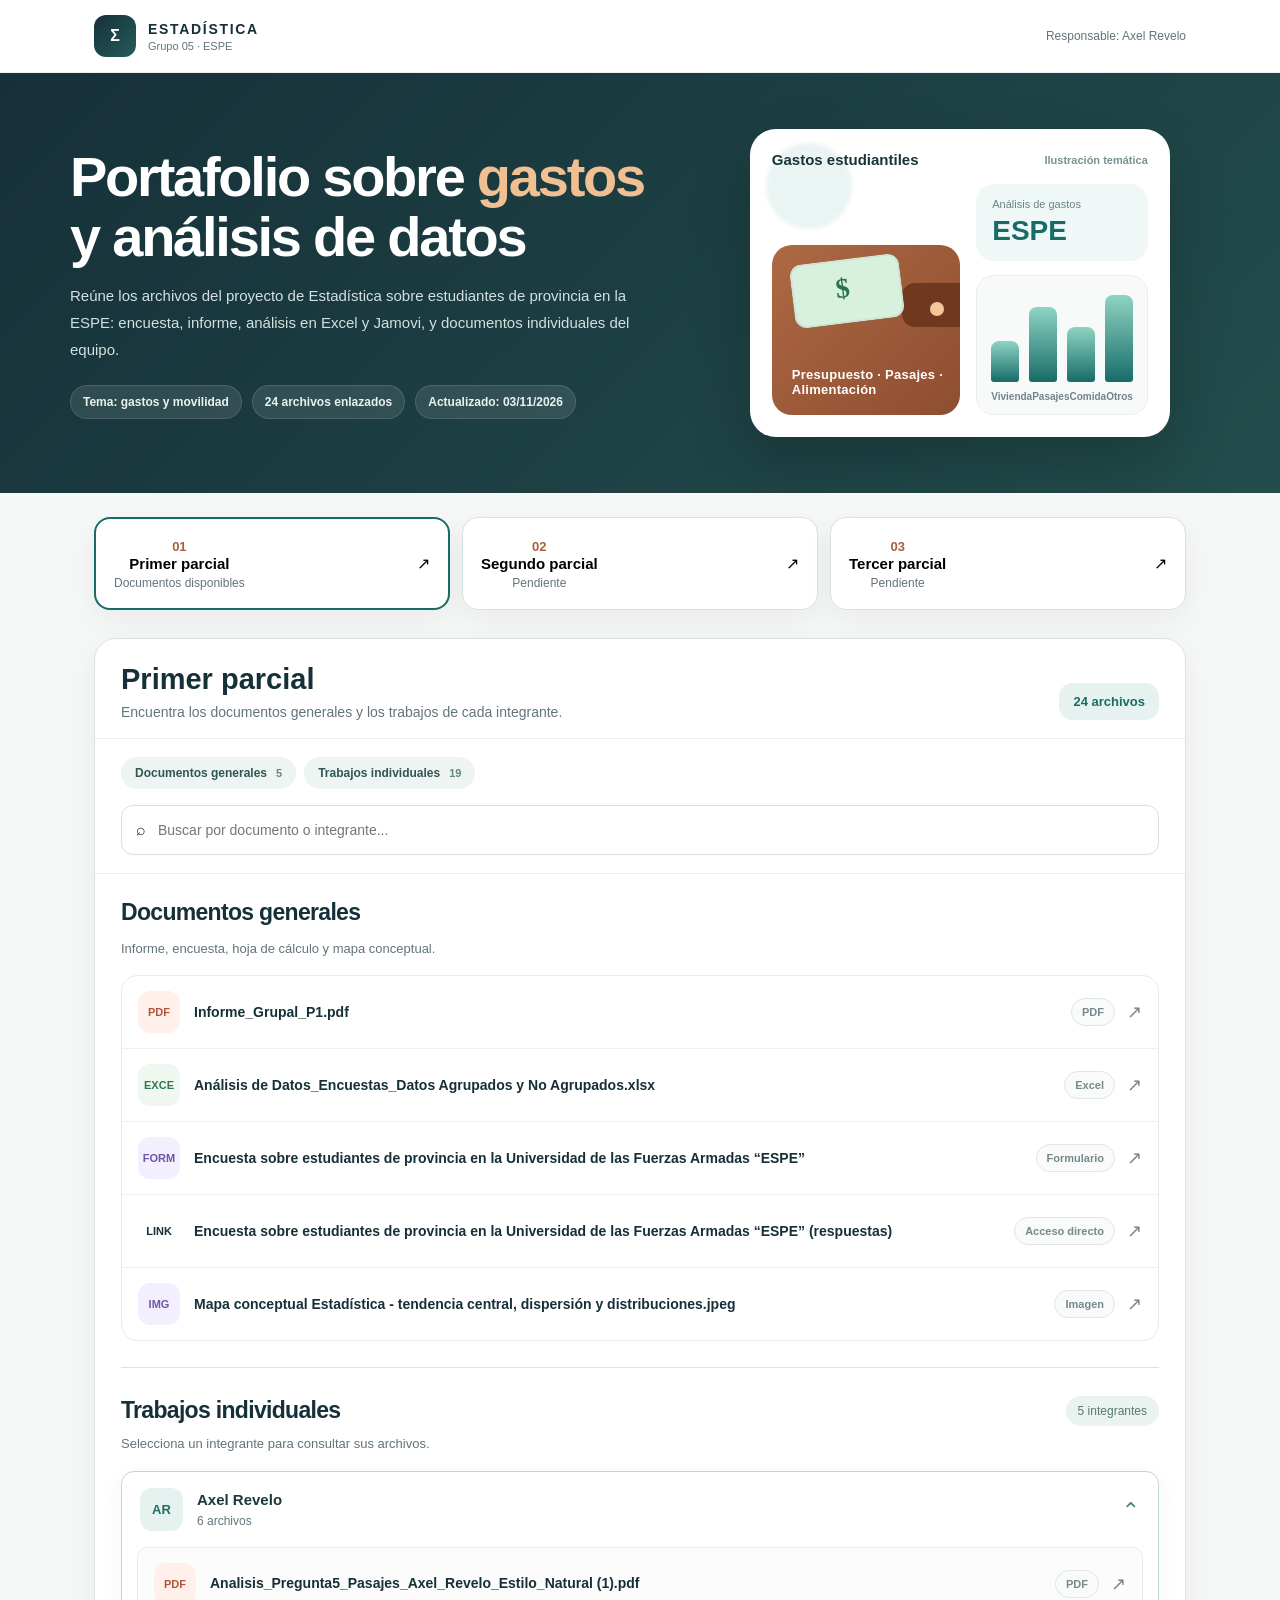
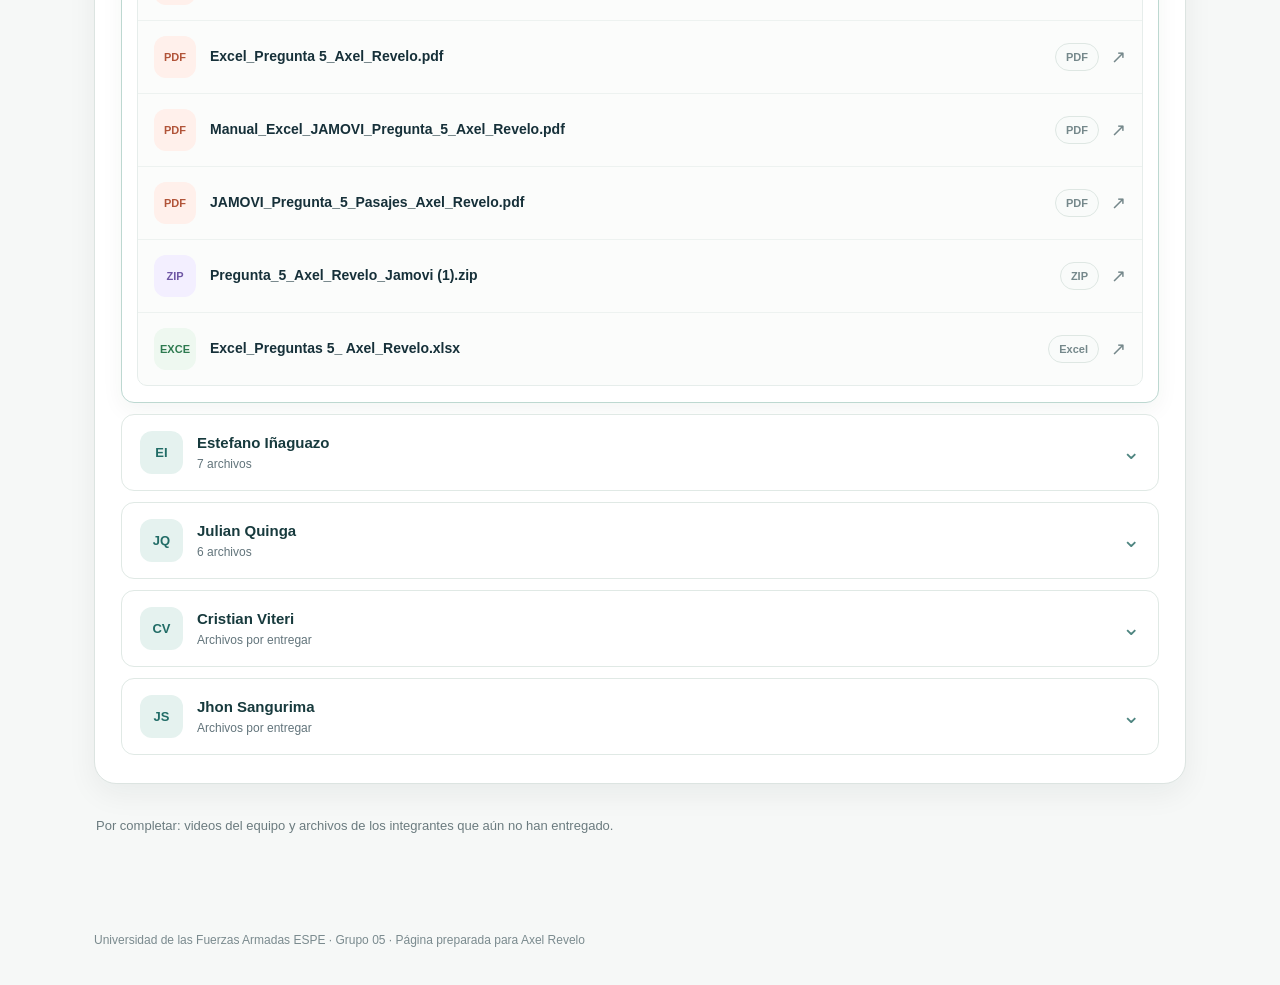
==== commit d98986dd: "Organizar el primer parcial en documentos generales y trabajos individuales por estudiante" ====
--- a/index.html
+++ b/index.html
@@ -62,15 +62,15 @@
         <div class="panel-top">
           <div>
             <h2 id="partialTitle">Primer parcial</h2>
-            <p id="partialSubtitle">Documentos reales encontrados en el Drive del grupo.</p>
+            <p id="partialSubtitle">Documentos del equipo, separados de los trabajos individuales.</p>
           </div>
           <div class="count" id="fileCount">0 archivos</div>
         </div>
         <div class="tools">
           <div class="index" id="index"></div>
-          <label class="search"><span aria-hidden="true">⌕</span><input id="searchInput" type="search" placeholder="Buscar un archivo por nombre o tipo..."></label>
+          <label class="search"><span aria-hidden="true">⌕</span><input id="searchInput" type="search" placeholder="Buscar por documento o integrante..."></label>
         </div>
-        <div class="groups" id="sections"></div>
+        <div class="groups" id="sections" aria-live="polite"></div>
       </section>
       <div class="todo" id="todoBox"></div>
     </div>
--- a/styles.css
+++ b/styles.css
@@ -47,3 +47,32 @@
 .footer{padding:22px 0 38px;color:#7a8a8e;font-size:12px}
 @media (max-width: 920px){.hero-grid{grid-template-columns:1fr;gap:22px}.hero-art{order:-1}.switches{grid-template-columns:1fr}.panel-top{flex-direction:column;align-items:flex-start}.meta{margin-left:0}}
 @media (max-width: 620px){.wrap{padding:0 16px}.header-inner{height:auto;padding:14px 0;align-items:flex-start;flex-direction:column}.hero-grid{padding:40px 0}.expense-card{padding:16px}.expense-visual{grid-template-columns:1fr}.wallet{height:150px}.panel-top h2{font-size:24px}.item{align-items:flex-start;flex-wrap:wrap}.meta{width:100%;justify-content:space-between}.groups,.tools,.panel-top{padding-left:16px;padding-right:16px}}
+
+/* Primer parcial: documentos generales y trabajos individuales */
+#documentos-generales,#trabajos-individuales{scroll-margin-top:100px}
+.document-section,.individual-section{display:grid;gap:12px}
+.document-section{padding-bottom:26px;border-bottom:1px solid var(--line)}
+.section-subheading{font-size:23px;line-height:1.25;margin:0;color:var(--ink);letter-spacing:-.03em}
+.section-description{font-size:13px;color:var(--muted);line-height:1.5;margin:0 0 5px}
+.individual-heading{display:flex;align-items:start;justify-content:space-between;gap:15px}
+.individual-heading>div{display:grid;gap:9px}
+.people-count{font-size:12px;color:#567a74;background:#eaf3f0;padding:8px 12px;border-radius:999px;white-space:nowrap}
+.members{display:grid;gap:11px}
+.member{border:1px solid #e0e9e5;background:#fff;border-radius:13px;overflow:hidden;transition:border-color .15s,box-shadow .15s}
+.member:hover{border-color:#a4c8c2}
+.member[open]{border-color:#bdd8d1;box-shadow:0 7px 22px rgba(13,57,47,.05)}
+.member-summary{display:flex;align-items:center;gap:14px;list-style:none;cursor:pointer;padding:16px 18px}
+.member-summary::-webkit-details-marker{display:none}
+.member-summary:focus-visible{outline:3px solid #8fd5c9;outline-offset:-3px}
+.member-avatar{height:43px;width:43px;display:grid;place-items:center;flex-shrink:0;border-radius:12px;color:#216c66;background:#e5f2ef;font-size:13px;font-weight:900}
+.member-info{display:grid;gap:4px;min-width:0}
+.member-name{font-size:15px;color:#173a3d;line-height:1.3}
+.member-label{font-size:12px;color:var(--muted);font-weight:500}
+.member-chevron{margin-left:auto;color:#4e8580;font-size:22px;transition:transform .2s}
+.member[open] .member-chevron{transform:rotate(180deg)}
+.member-body{padding:0 15px 16px}
+.member-body .list{border-radius:10px;background:#fbfcfb}
+.member-pending{font-size:13px;color:#6e8380;border:1px dashed #d8e5e1;border-radius:9px;padding:16px;margin:0;background:#f9fbfa}
+.chip-count{margin-left:9px;opacity:.7;font-size:11px}
+.external-mark{font-size:18px}
+@media(max-width:620px){.section-subheading{font-size:21px}.member-summary{padding:13px}.member-body{padding:0 10px 10px}.people-count{display:none}}
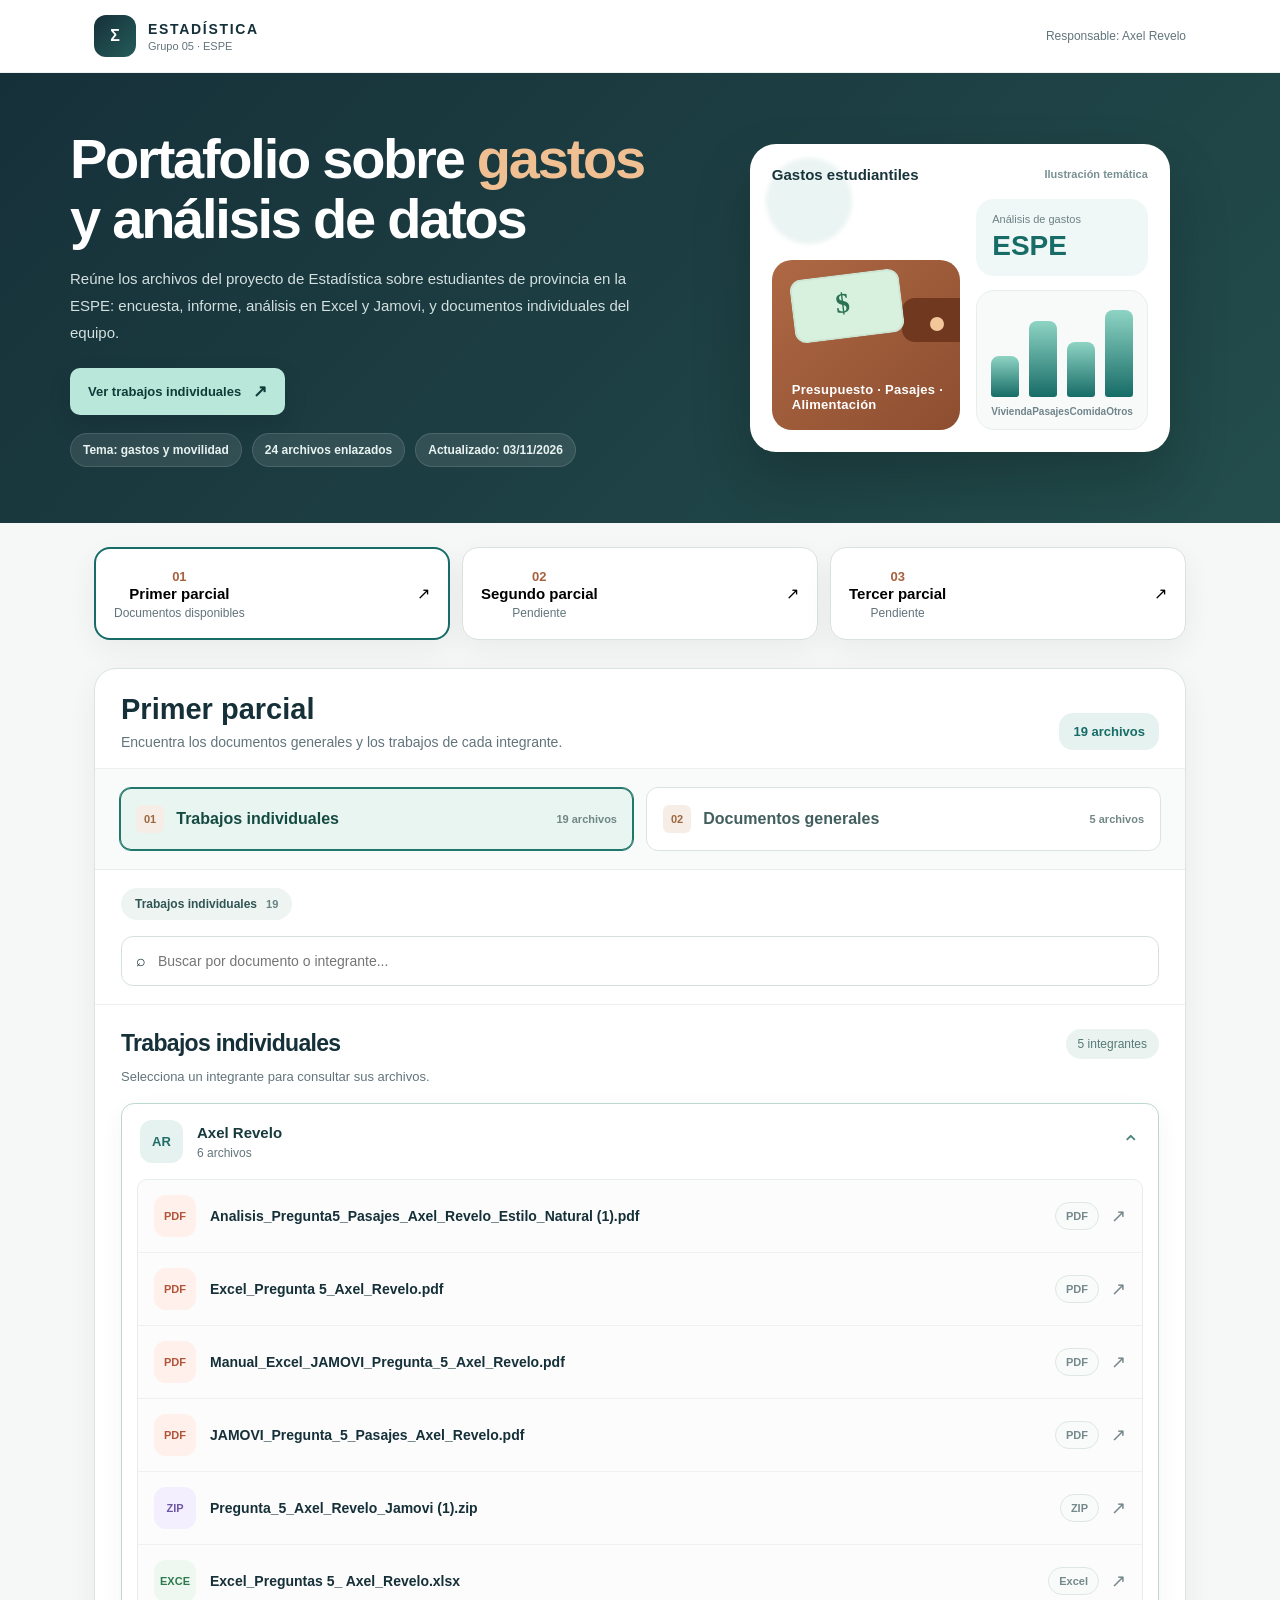
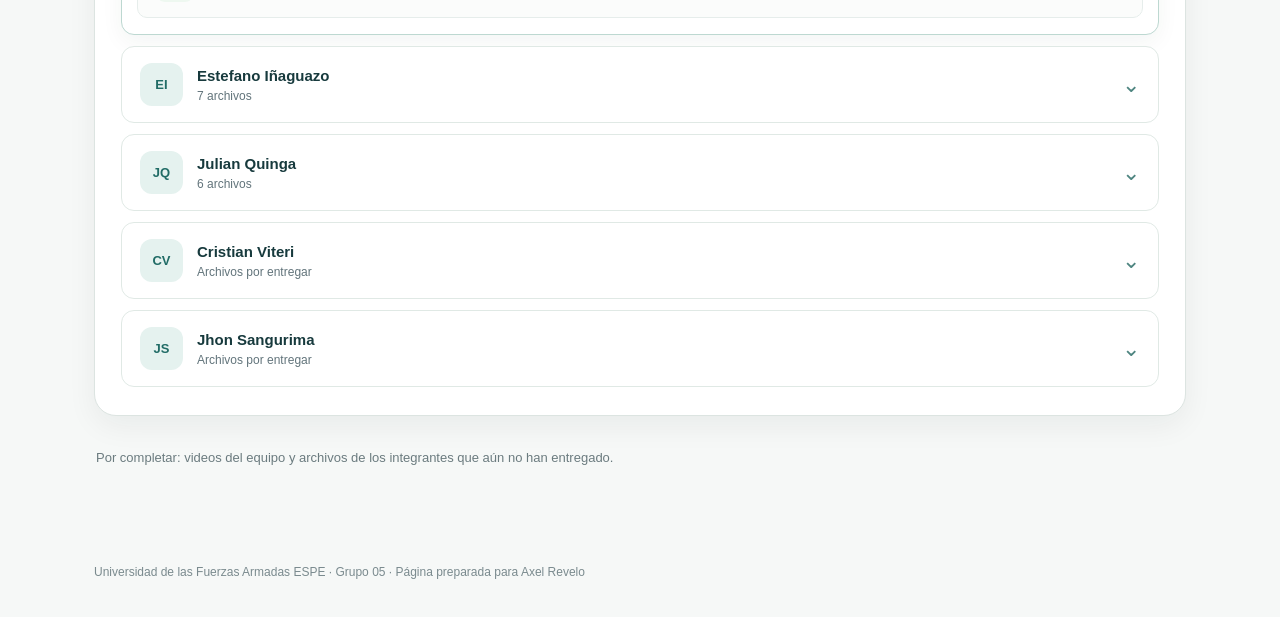
==== commit 747d11d3: "Añadir pestaña visible de trabajos individuales y actualizar caché de la web" ====
--- a/index.html
+++ b/index.html
@@ -5,7 +5,7 @@
   <meta name="viewport" content="width=device-width, initial-scale=1">
   <meta name="description" content="Portafolio de Estadística del Grupo 05 con enlaces directos a los archivos del proyecto.">
   <title>Portafolio de Estadística · Grupo 05</title>
-  <link rel="stylesheet" href="styles.css">
+  <link rel="stylesheet" href="styles.css?v=20261103c">
 </head>
 <body>
   <header class="header">
@@ -23,6 +23,7 @@
       <div>
         <h1>Portafolio sobre <span>gastos</span> y análisis de datos</h1>
         <p>Reúne los archivos del proyecto de Estadística sobre estudiantes de provincia en la ESPE: encuesta, informe, análisis en Excel y Jamovi, y documentos individuales del equipo.</p>
+        <a class="hero-to-work" href="#trabajos-individuales" id="heroWorkLink">Ver trabajos individuales <span aria-hidden="true">↗</span></a>
         <div class="hero-meta">
           <span class="pill">Tema: gastos y movilidad</span>
           <span class="pill">24 archivos enlazados</span>
@@ -66,6 +67,10 @@
           </div>
           <div class="count" id="fileCount">0 archivos</div>
         </div>
+        <div class="view-nav" id="viewNav" aria-label="Contenido del primer parcial">
+          <button class="view-button" type="button" data-section="individual" aria-pressed="true"><span class="view-num">01</span> Trabajos individuales <span class="view-quantity">19 archivos</span></button>
+          <button class="view-button" type="button" data-section="general" aria-pressed="false"><span class="view-num">02</span> Documentos generales <span class="view-quantity">5 archivos</span></button>
+        </div>
         <div class="tools">
           <div class="index" id="index"></div>
           <label class="search"><span aria-hidden="true">⌕</span><input id="searchInput" type="search" placeholder="Buscar por documento o integrante..."></label>
@@ -80,7 +85,7 @@
     <div class="wrap">Universidad de las Fuerzas Armadas ESPE · Grupo 05 · Página preparada para Axel Revelo</div>
   </footer>
 
-  <script src="recursos.js" defer></script>
-  <script src="app.js" defer></script>
+  <script src="recursos.js?v=20261103c" defer></script>
+  <script src="app.js?v=20261103c" defer></script>
 </body>
 </html>
--- a/styles.css
+++ b/styles.css
@@ -76,3 +76,16 @@
 .chip-count{margin-left:9px;opacity:.7;font-size:11px}
 .external-mark{font-size:18px}
 @media(max-width:620px){.section-subheading{font-size:21px}.member-summary{padding:13px}.member-body{padding:0 10px 10px}.people-count{display:none}}
+
+/* Accesos visibles para localizar trabajos individuales */
+.hero-to-work{display:inline-flex;align-items:center;gap:12px;font-size:13px;font-weight:800;padding:13px 18px;color:#113b38;background:#b9e8db;border-radius:10px;margin:0 0 18px;box-shadow:0 9px 25px rgba(0,0,0,.1);transition:transform .2s,background .2s}
+.hero-to-work:hover{background:#d0f5e9;transform:translateY(-2px)}
+.hero-to-work span{font-size:17px}
+.view-nav{display:grid;grid-template-columns:1fr 1fr;gap:12px;padding:18px 24px;background:#f9fbfa;border-bottom:1px solid #e6eeea}
+.view-nav[hidden]{display:none!important}
+.view-button{display:flex;align-items:center;justify-content:flex-start;gap:12px;flex-wrap:wrap;min-height:64px;padding:12px 16px;border:1px solid #d9e4e1;border-radius:12px;background:#fff;text-align:left;font-weight:800;color:#425e5e}
+.view-button.active{background:#e8f5f0;border-color:#21776b;color:#154a43;box-shadow:inset 0 0 0 1px #21776b}
+.view-button:focus-visible{outline:3px solid #95d8ce;outline-offset:3px}
+.view-num{font-size:11px;color:#9c673f;background:#f6eee6;border-radius:6px;padding:8px}
+.view-quantity{margin-left:auto;font-weight:600;font-size:11px;color:#718785}
+@media(max-width:660px){.view-nav{grid-template-columns:1fr;gap:8px;padding:12px 14px}.view-button{min-height:57px}.hero-to-work{margin-bottom:20px}}
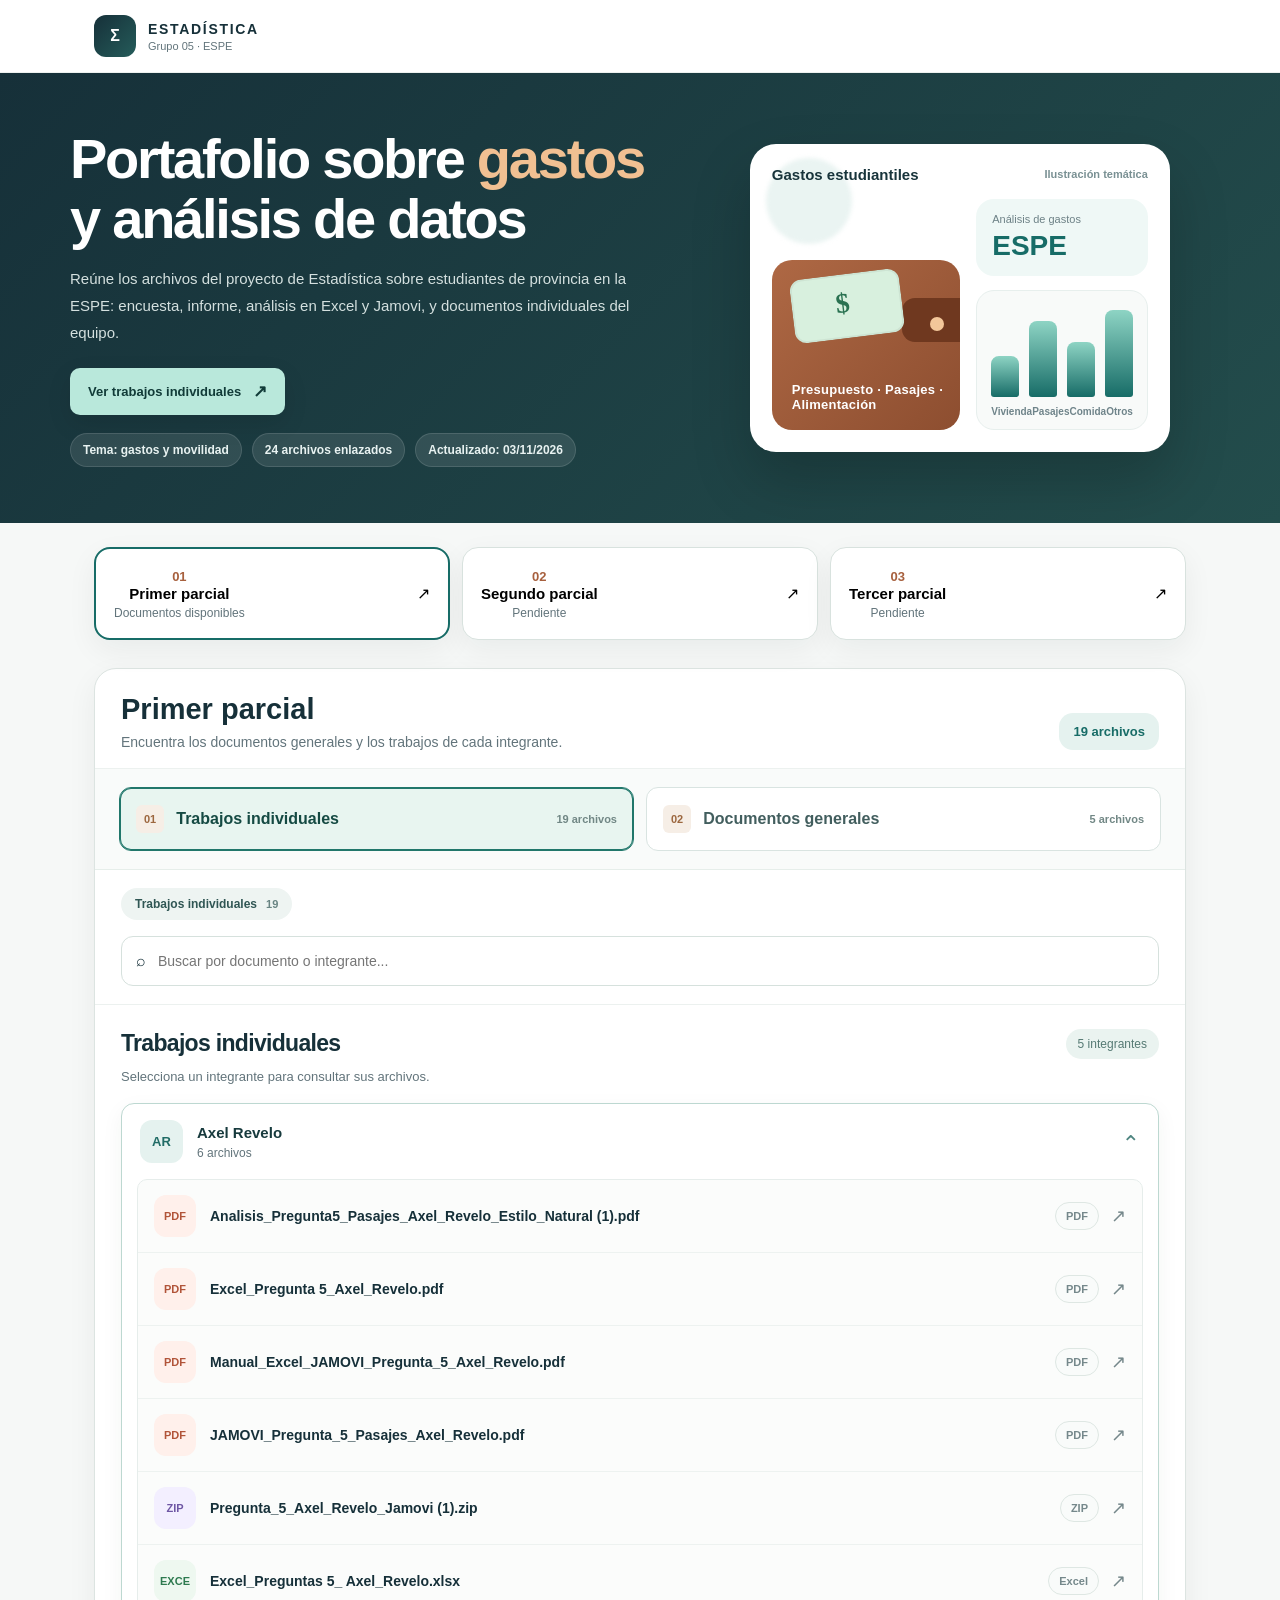
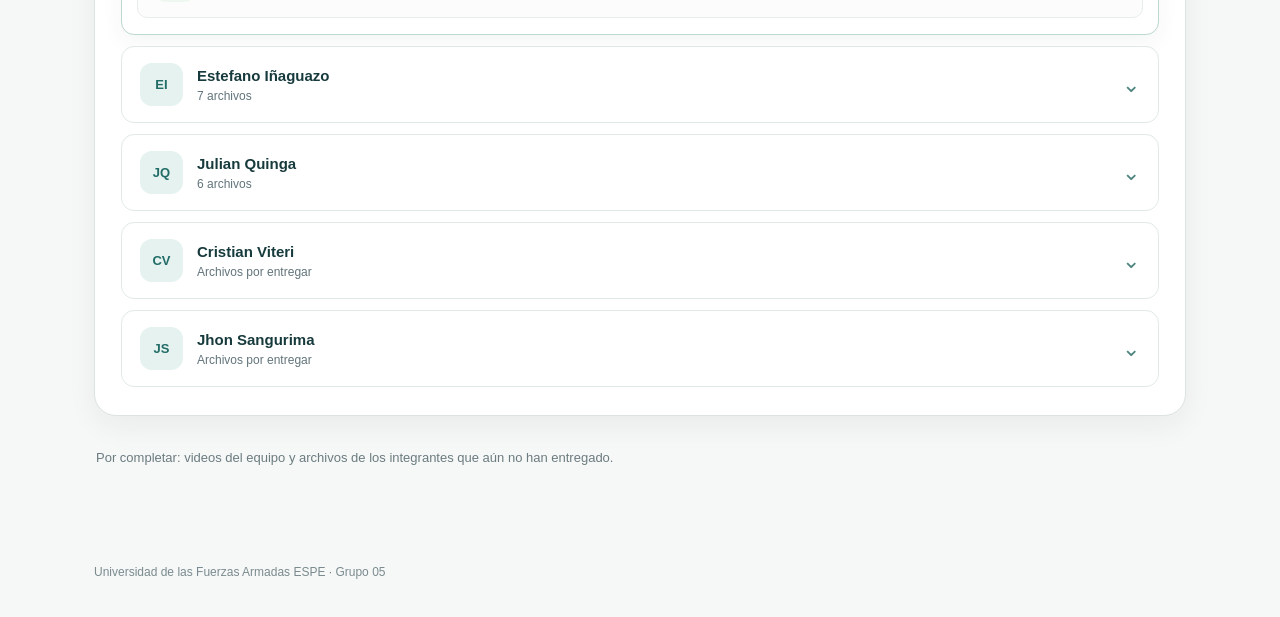
==== commit 004dbfd7: "Quitar referencia al responsable personal de la página" ====
--- a/index.html
+++ b/index.html
@@ -14,7 +14,6 @@
         <div class="brand-badge">Σ</div>
         <div><strong>ESTADÍSTICA</strong><small>Grupo 05 · ESPE</small></div>
       </div>
-      <div class="top-note">Responsable: Axel Revelo</div>
     </div>
   </header>
 
@@ -82,7 +81,7 @@
   </main>
 
   <footer class="footer">
-    <div class="wrap">Universidad de las Fuerzas Armadas ESPE · Grupo 05 · Página preparada para Axel Revelo</div>
+    <div class="wrap">Universidad de las Fuerzas Armadas ESPE · Grupo 05</div>
   </footer>
 
   <script src="recursos.js?v=20261103c" defer></script>
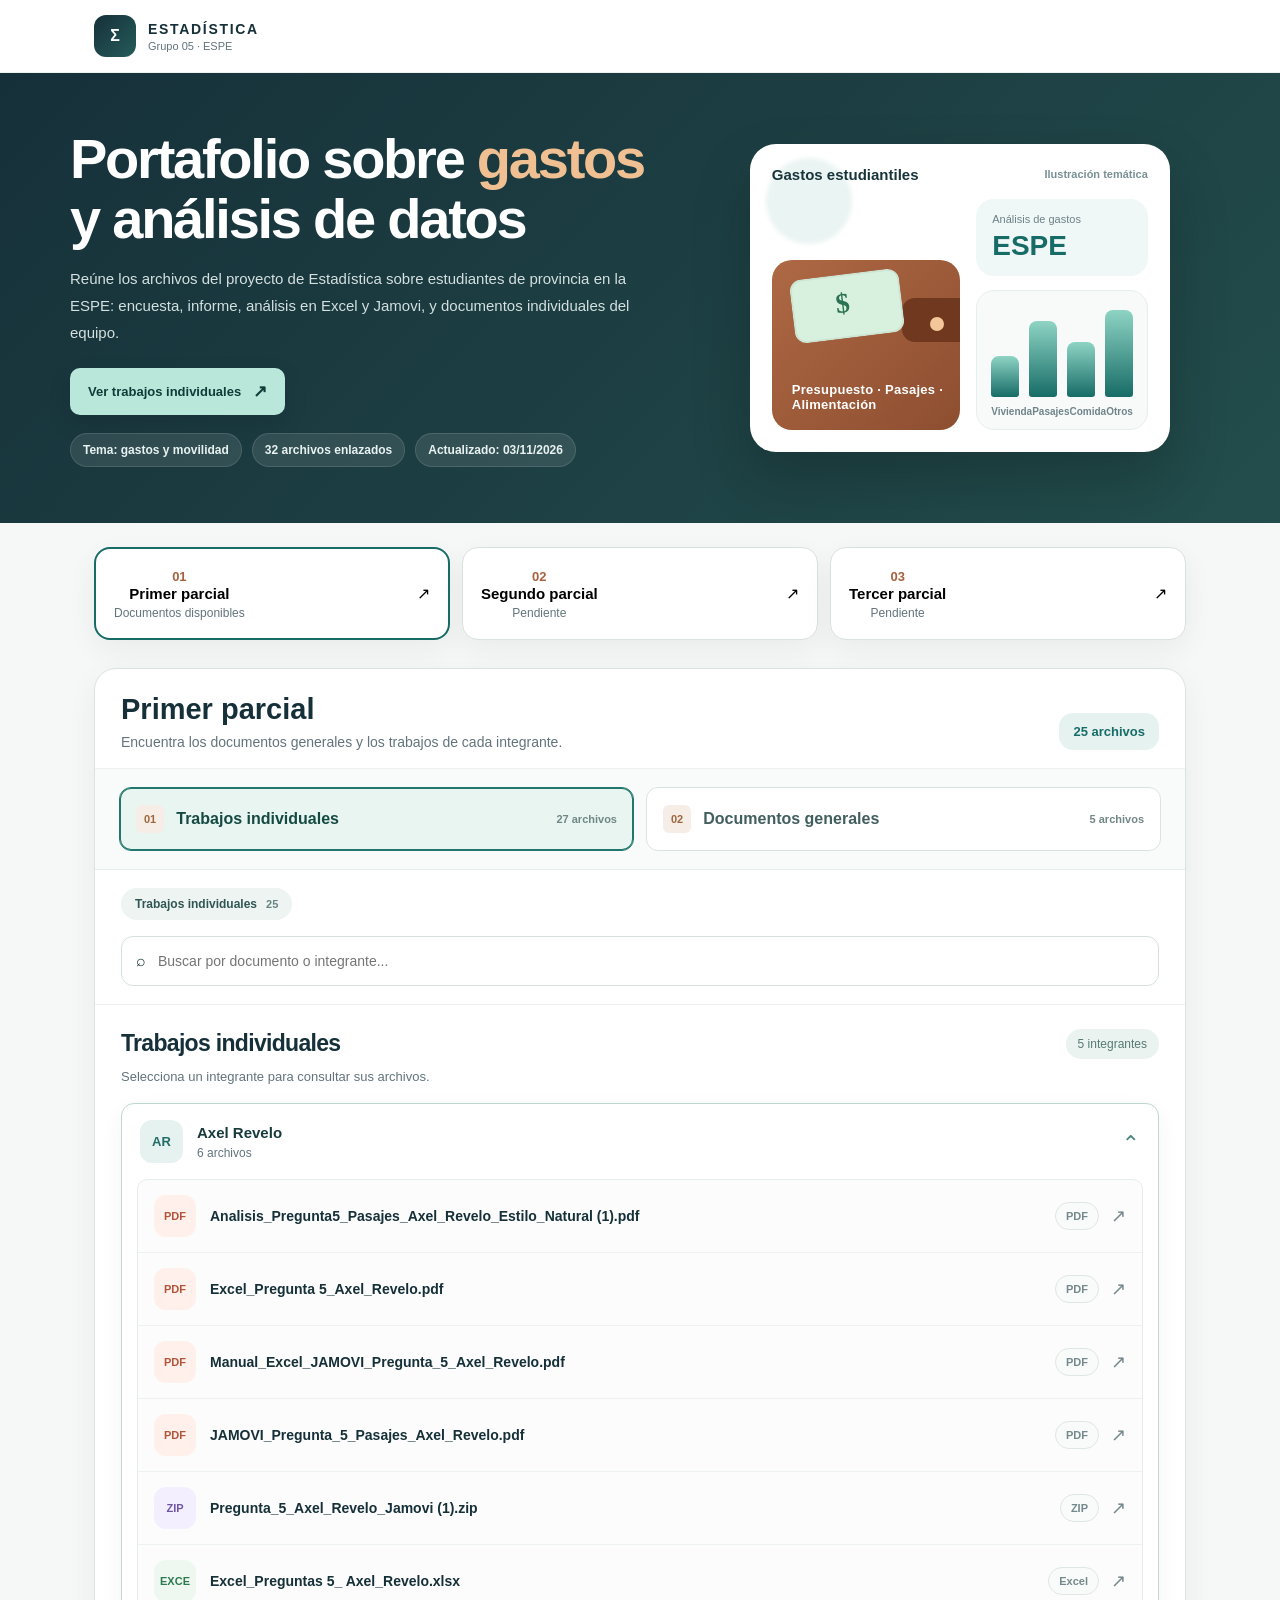
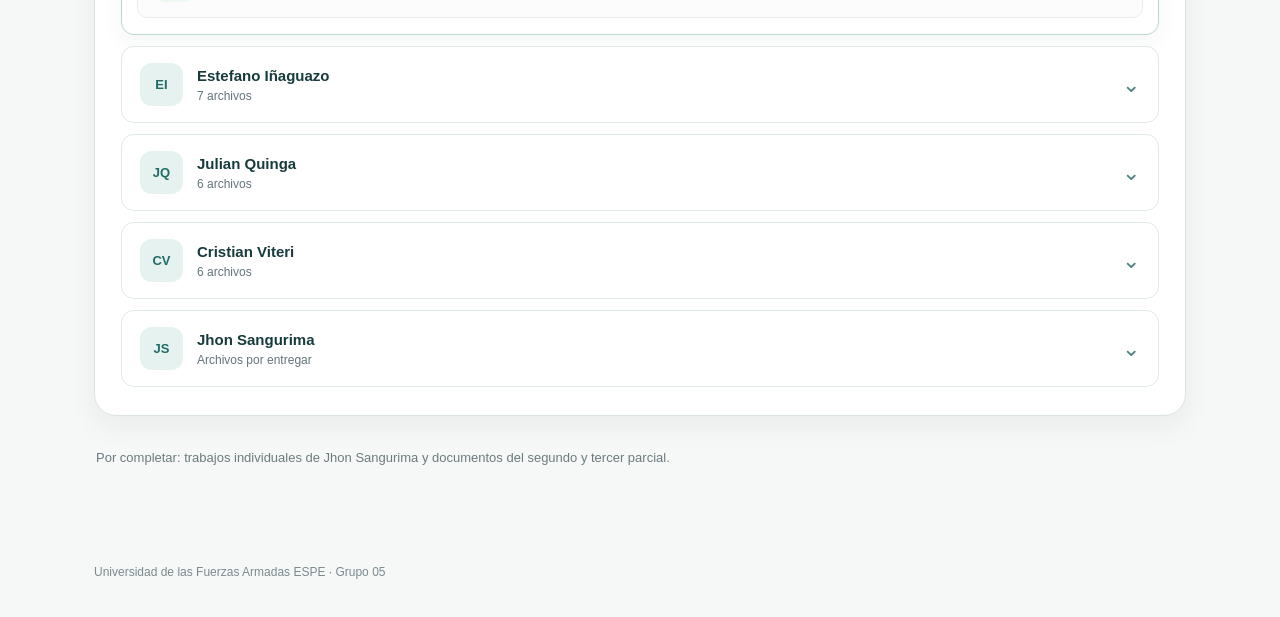
==== commit 10d1ee09: "Completar portafolio con videos y trabajos de Cristian desde Drive" ====
--- a/index.html
+++ b/index.html
@@ -5,7 +5,7 @@
   <meta name="viewport" content="width=device-width, initial-scale=1">
   <meta name="description" content="Portafolio de Estadística del Grupo 05 con enlaces directos a los archivos del proyecto.">
   <title>Portafolio de Estadística · Grupo 05</title>
-  <link rel="stylesheet" href="styles.css?v=20261103c">
+  <link rel="stylesheet" href="styles.css?v=20261103e">
 </head>
 <body>
   <header class="header">
@@ -25,7 +25,7 @@
         <a class="hero-to-work" href="#trabajos-individuales" id="heroWorkLink">Ver trabajos individuales <span aria-hidden="true">↗</span></a>
         <div class="hero-meta">
           <span class="pill">Tema: gastos y movilidad</span>
-          <span class="pill">24 archivos enlazados</span>
+          <span class="pill">32 archivos enlazados</span>
           <span class="pill">Actualizado: 03/11/2026</span>
         </div>
       </div>
@@ -67,7 +67,7 @@
           <div class="count" id="fileCount">0 archivos</div>
         </div>
         <div class="view-nav" id="viewNav" aria-label="Contenido del primer parcial">
-          <button class="view-button" type="button" data-section="individual" aria-pressed="true"><span class="view-num">01</span> Trabajos individuales <span class="view-quantity">19 archivos</span></button>
+          <button class="view-button" type="button" data-section="individual" aria-pressed="true"><span class="view-num">01</span> Trabajos individuales <span class="view-quantity">27 archivos</span></button>
           <button class="view-button" type="button" data-section="general" aria-pressed="false"><span class="view-num">02</span> Documentos generales <span class="view-quantity">5 archivos</span></button>
         </div>
         <div class="tools">
@@ -84,7 +84,7 @@
     <div class="wrap">Universidad de las Fuerzas Armadas ESPE · Grupo 05</div>
   </footer>
 
-  <script src="recursos.js?v=20261103c" defer></script>
-  <script src="app.js?v=20261103c" defer></script>
+  <script src="recursos.js?v=20261103e" defer></script>
+  <script src="app.js?v=20261103e" defer></script>
 </body>
 </html>
--- a/styles.css
+++ b/styles.css
@@ -89,3 +89,9 @@
 .view-num{font-size:11px;color:#9c673f;background:#f6eee6;border-radius:6px;padding:8px}
 .view-quantity{margin-left:auto;font-weight:600;font-size:11px;color:#718785}
 @media(max-width:660px){.view-nav{grid-template-columns:1fr;gap:8px;padding:12px 14px}.view-button{min-height:57px}.hero-to-work{margin-bottom:20px}}
+
+/* Vídeos del Grupo 05 dentro de Documentos generales */
+.video-subsection{display:grid;gap:13px;margin-top:18px}
+#videos-equipo{scroll-margin-top:100px}
+.type-Video{background:#fcefea;color:#b45b40}
+.video-subsection .item:hover{background:#f9fbfa}
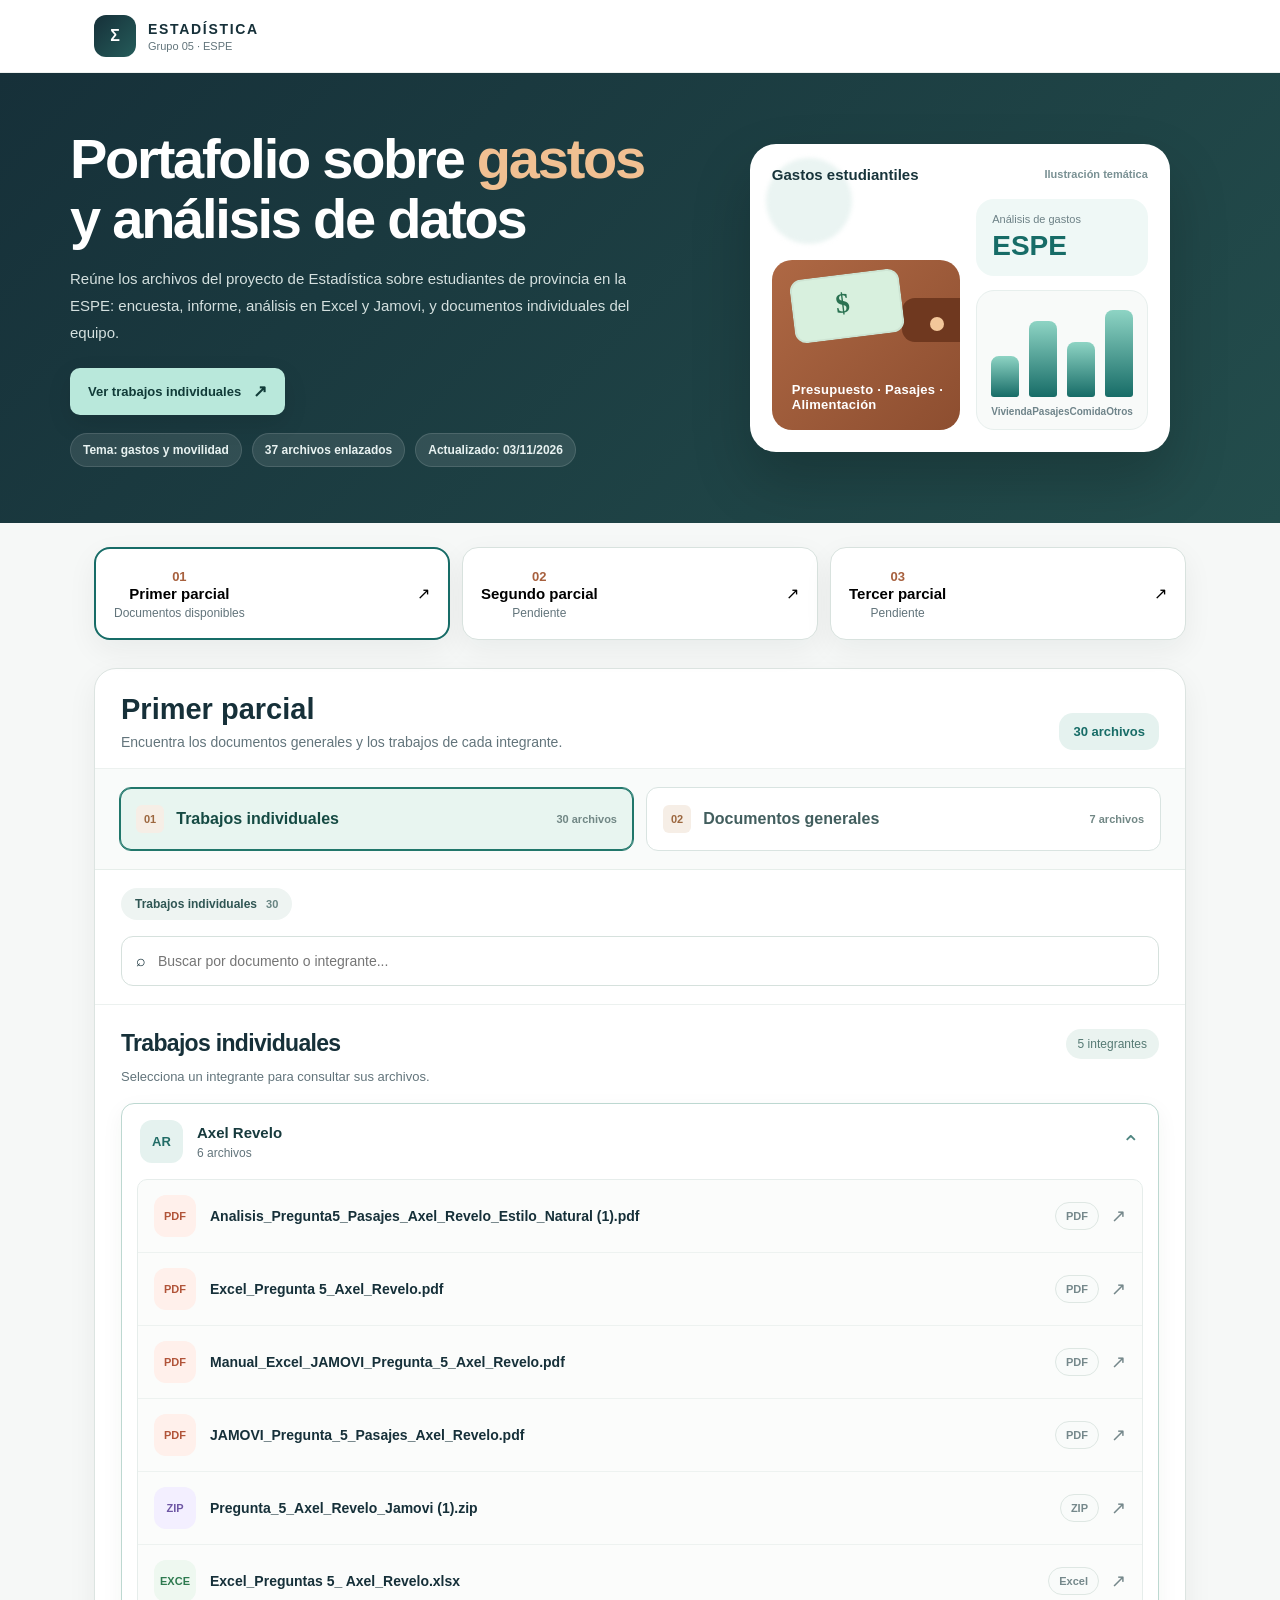
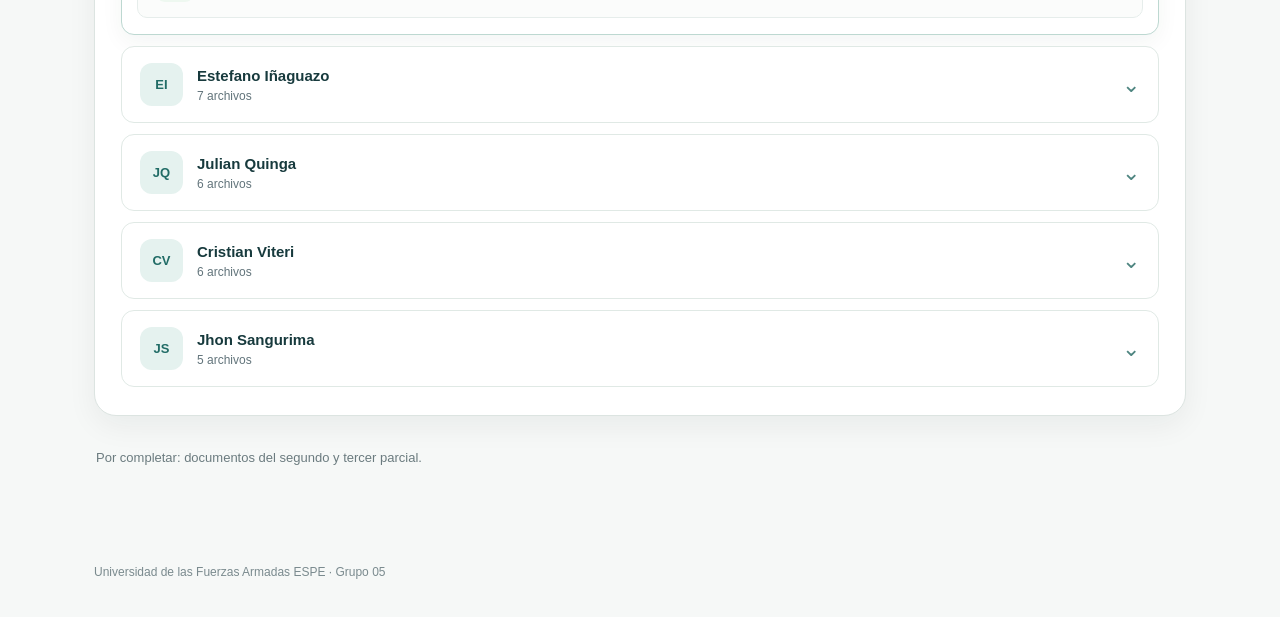
==== commit e7df2c0a: "Completar trabajos de Jhon y actualizar listado a 37 archivos" ====
--- a/index.html
+++ b/index.html
@@ -5,7 +5,7 @@
   <meta name="viewport" content="width=device-width, initial-scale=1">
   <meta name="description" content="Portafolio de Estadística del Grupo 05 con enlaces directos a los archivos del proyecto.">
   <title>Portafolio de Estadística · Grupo 05</title>
-  <link rel="stylesheet" href="styles.css?v=20261103e">
+  <link rel="stylesheet" href="styles.css?v=20261104f">
 </head>
 <body>
   <header class="header">
@@ -25,7 +25,7 @@
         <a class="hero-to-work" href="#trabajos-individuales" id="heroWorkLink">Ver trabajos individuales <span aria-hidden="true">↗</span></a>
         <div class="hero-meta">
           <span class="pill">Tema: gastos y movilidad</span>
-          <span class="pill">32 archivos enlazados</span>
+          <span class="pill">37 archivos enlazados</span>
           <span class="pill">Actualizado: 03/11/2026</span>
         </div>
       </div>
@@ -67,8 +67,8 @@
           <div class="count" id="fileCount">0 archivos</div>
         </div>
         <div class="view-nav" id="viewNav" aria-label="Contenido del primer parcial">
-          <button class="view-button" type="button" data-section="individual" aria-pressed="true"><span class="view-num">01</span> Trabajos individuales <span class="view-quantity">27 archivos</span></button>
-          <button class="view-button" type="button" data-section="general" aria-pressed="false"><span class="view-num">02</span> Documentos generales <span class="view-quantity">5 archivos</span></button>
+          <button class="view-button" type="button" data-section="individual" aria-pressed="true"><span class="view-num">01</span> Trabajos individuales <span class="view-quantity">30 archivos</span></button>
+          <button class="view-button" type="button" data-section="general" aria-pressed="false"><span class="view-num">02</span> Documentos generales <span class="view-quantity">7 archivos</span></button>
         </div>
         <div class="tools">
           <div class="index" id="index"></div>
@@ -84,7 +84,7 @@
     <div class="wrap">Universidad de las Fuerzas Armadas ESPE · Grupo 05</div>
   </footer>
 
-  <script src="recursos.js?v=20261103e" defer></script>
-  <script src="app.js?v=20261103e" defer></script>
+  <script src="recursos.js?v=20261104f" defer></script>
+  <script src="app.js?v=20261104f" defer></script>
 </body>
 </html>
